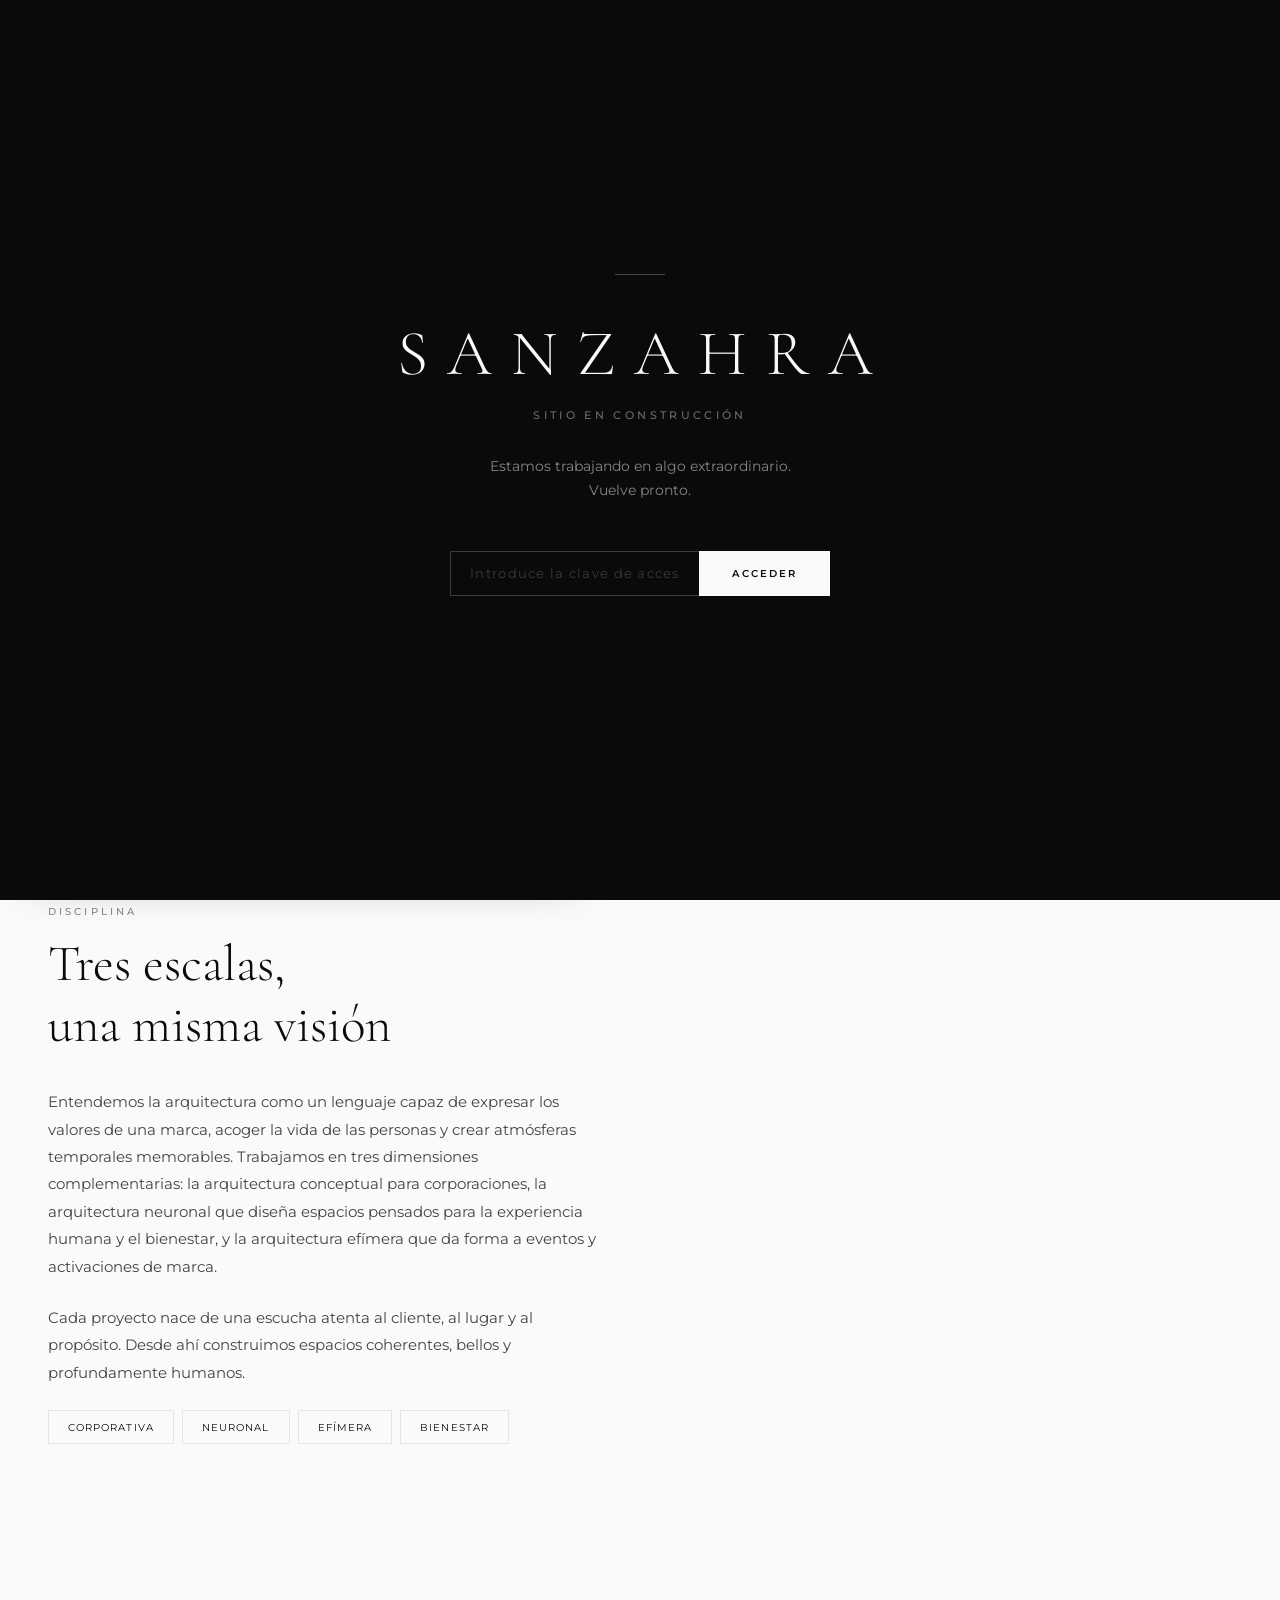
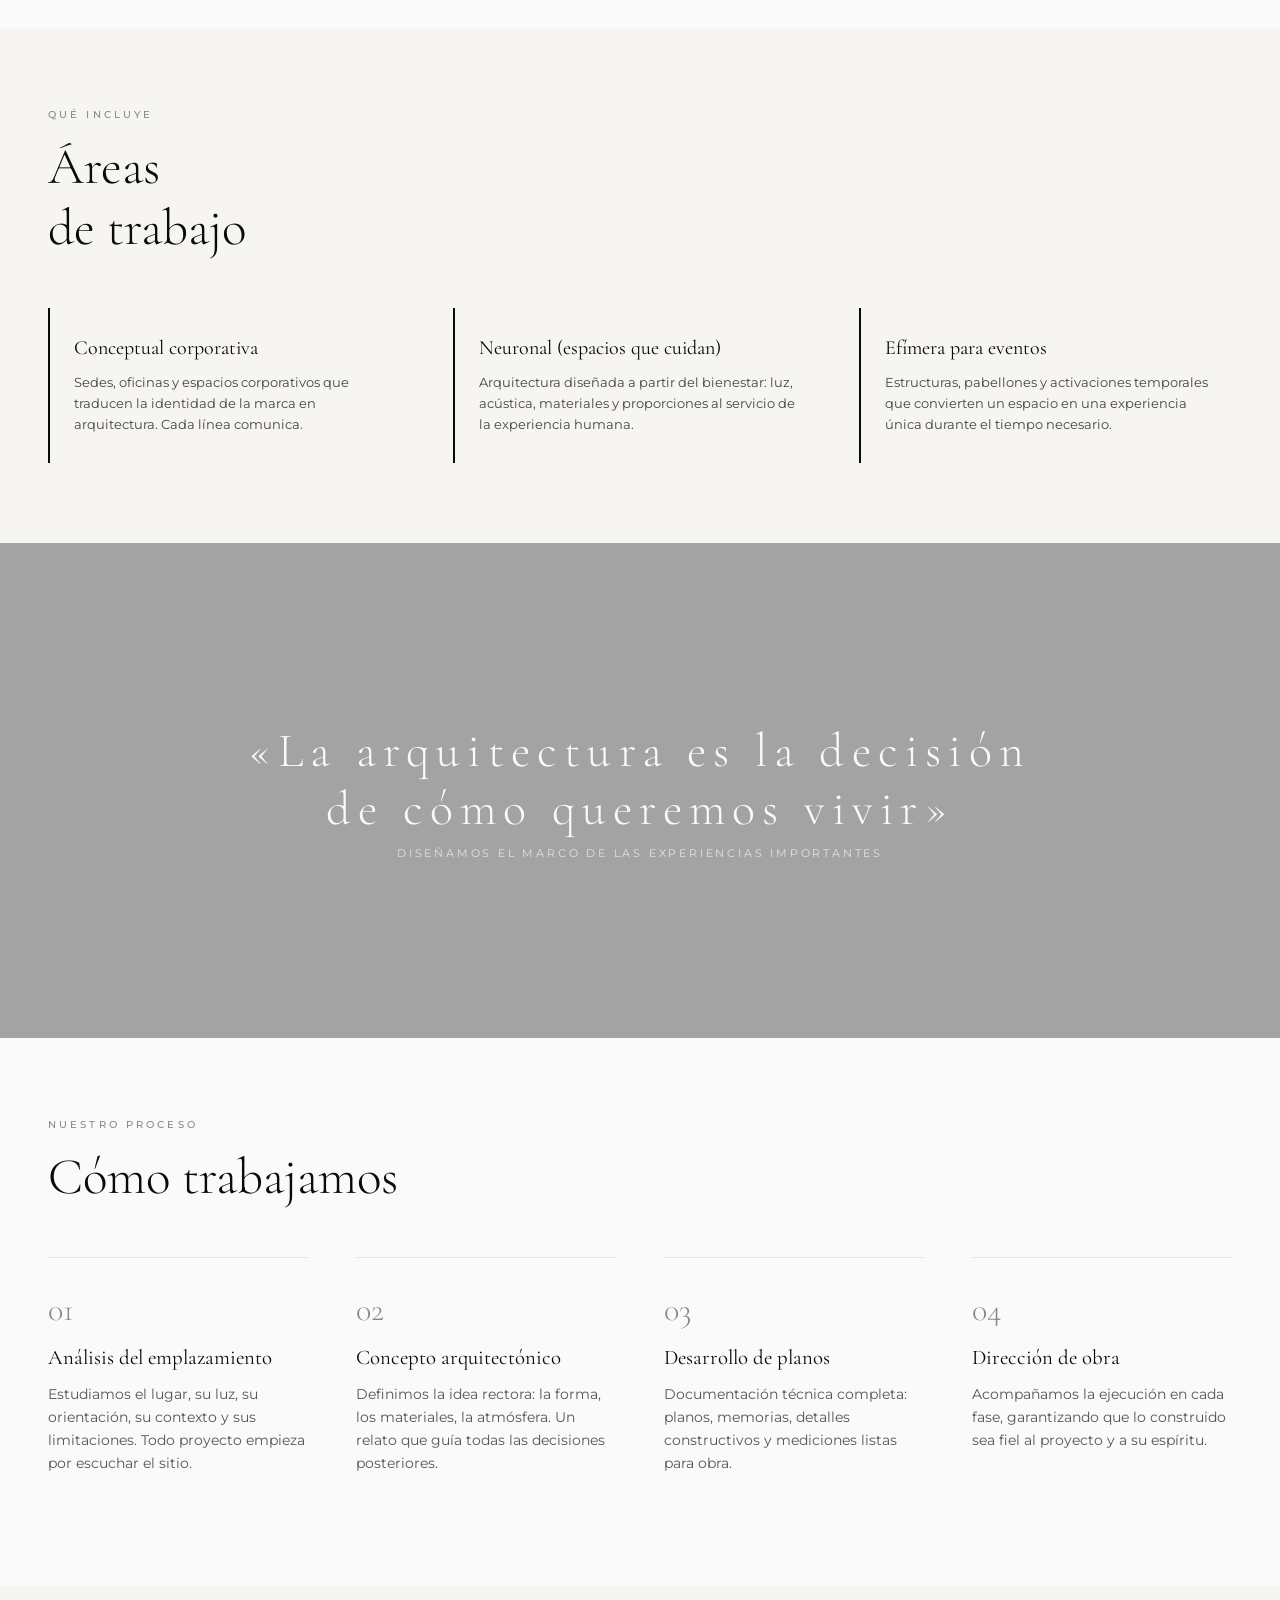
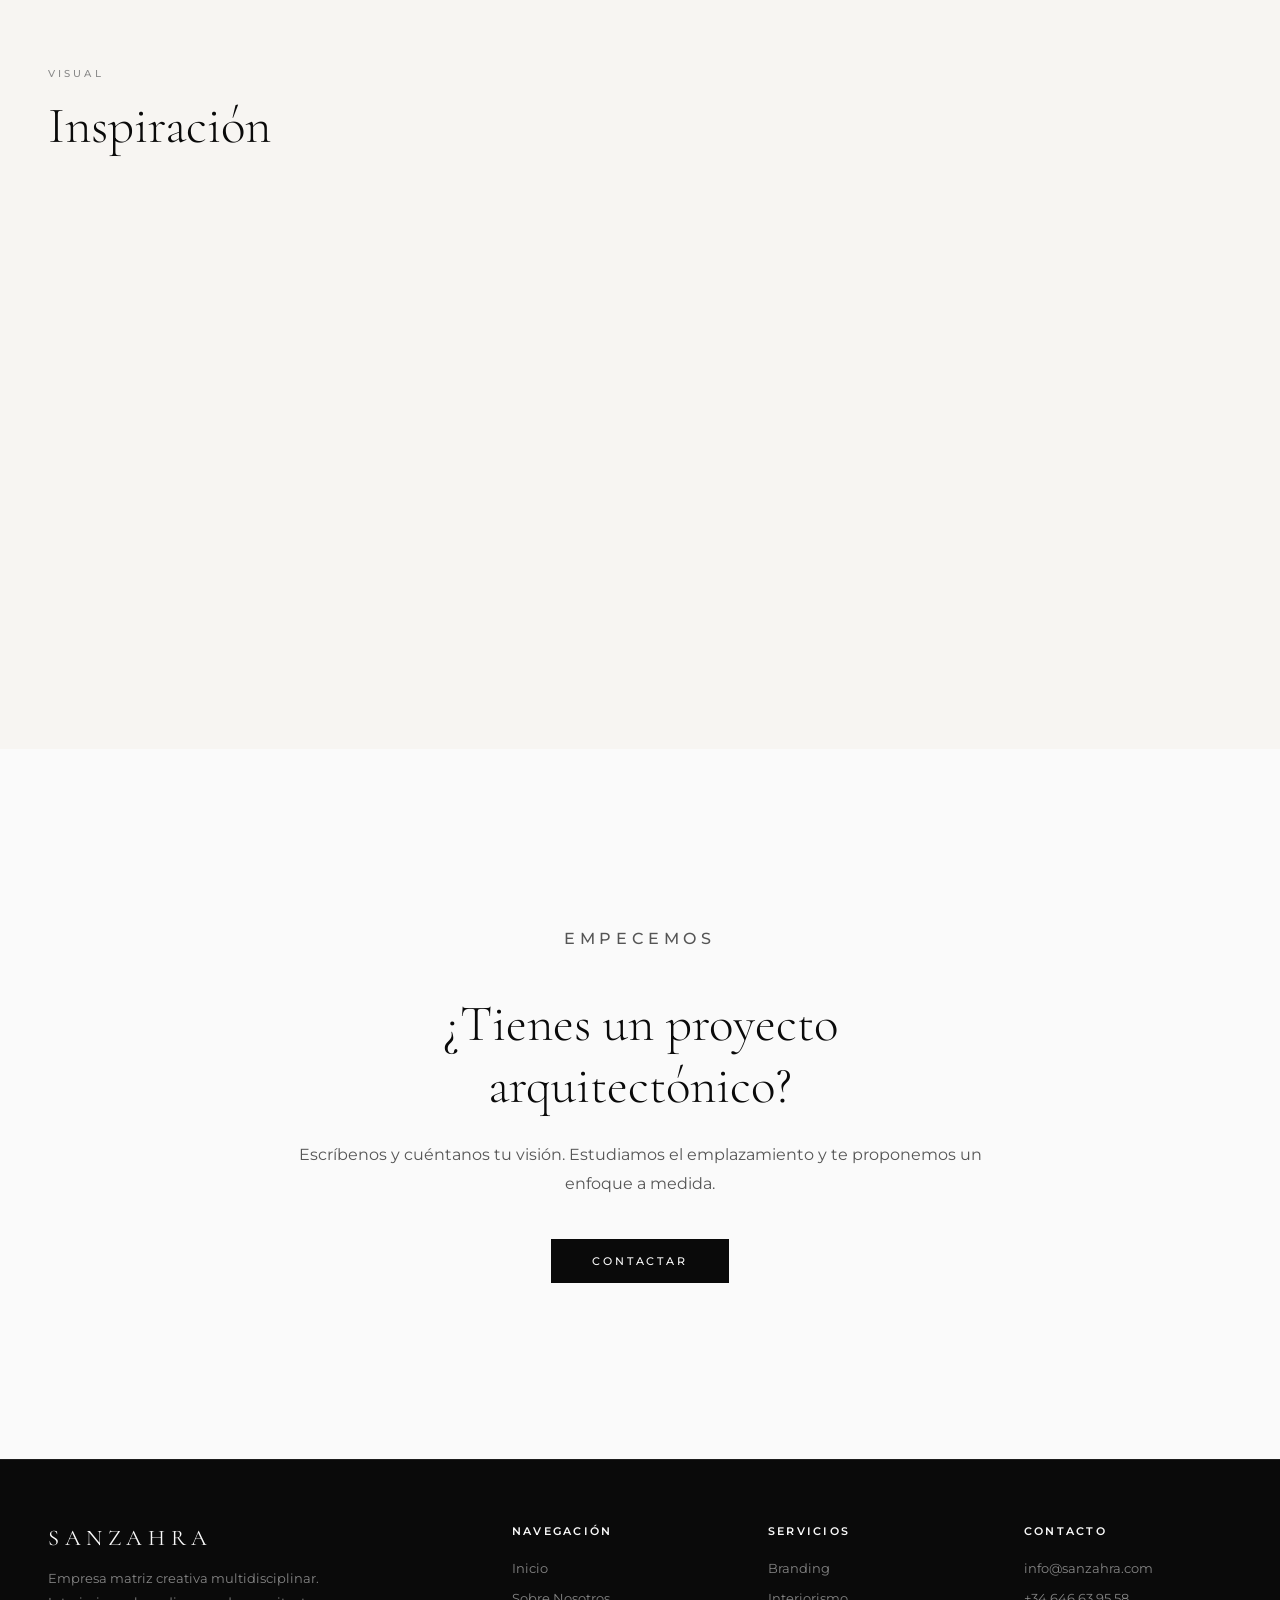
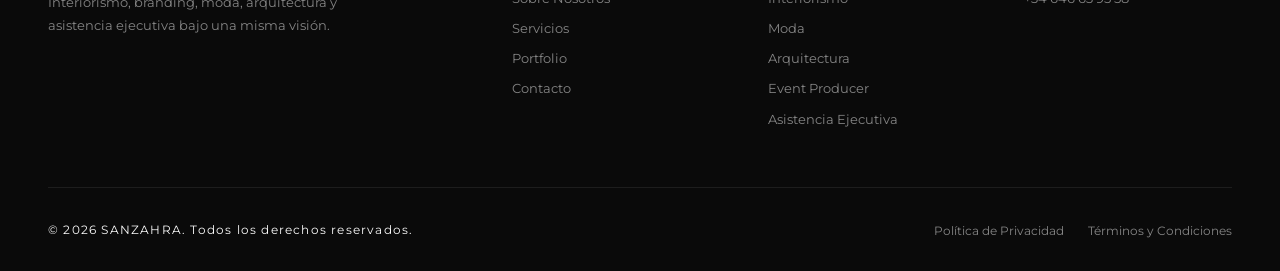
==== arquitectura.html @ 2884af5f "Apply meeting decisions (acta 17/04/2026) - Logo SANZAHRA: much larger (2.2rem) and distinctive from" ====
<!DOCTYPE html>
<html lang="es">
<head>
  <meta charset="UTF-8" />
  <meta name="viewport" content="width=device-width, initial-scale=1.0" />
  <meta name="description" content="Arquitectura SANZAHRA — Arquitectura conceptual, neuronal y efímera para corporaciones, espacios de bienestar y eventos." />
  <title>Arquitectura — SANZAHRA</title>
  <link rel="icon" type="image/svg+xml" href="assets/favicon.svg" />
  <link rel="preconnect" href="https://fonts.googleapis.com" />
  <link rel="preconnect" href="https://fonts.gstatic.com" crossorigin />
  <link href="https://fonts.googleapis.com/css2?family=Cormorant+Garamond:ital,wght@0,300;0,400;0,500;0,600;1,300;1,400&family=Montserrat:wght@300;400;500;600&display=swap" rel="stylesheet" />
  <link rel="stylesheet" href="assets/style.css" />
</head>
<body>

  <div id="maintenance">
    <div class="maint-inner">
      <div class="maint-line"></div>
      <h1 class="maint-title">SANZAHRA</h1>
      <p class="maint-sub">Sitio en construcci&oacute;n</p>
      <p class="maint-desc">Estamos trabajando en algo extraordinario.<br>Vuelve pronto.</p>
      <div class="maint-form">
        <input type="password" id="maintPass" placeholder="Introduce la clave de acceso" autocomplete="off" />
        <button id="maintBtn">Acceder</button>
      </div>
      <p class="maint-error" id="maintError">Clave incorrecta</p>
    </div>
  </div>

  <div id="loader"><span>SANZAHRA</span></div>

        <nav id="mainNav" data-transparent="true">
    <ul class="nav-links nav-links-left">
      <li><a href="index.html">Inicio</a></li>
      <li><a href="sobre-nosotros.html">Sobre Nosotros</a></li>
      <li class="has-dropdown">
        <a href="servicios.html" class="dropdown-toggle">Servicios</a>
        <ul class="dropdown">
          <li><a href="servicios.html">Ver todos</a></li>
          <li><a href="moda.html">Moda</a></li>
          <li><a href="interiorismo.html">Interiorismo</a></li>
          <li><a href="branding.html">Branding</a></li>
          <li><a href="arquitectura.html">Arquitectura</a></li>
          <li><a href="event-producer.html">Event Producer</a></li>
          <li><a href="asistencia-ejecutiva.html">Asistencia Ejecutiva</a></li>
        </ul>
      </li>
      <li><a href="portfolio.html">Portfolio</a></li>
    </ul>
    <a href="index.html" class="logo">SANZAHRA</a>
    <ul class="nav-links nav-links-right">
      <li><a href="moda.html">Moda</a></li>
      <li><a href="interiorismo.html">Interiorismo</a></li>
      <li><a href="branding.html">Branding</a></li>
      <li><a href="arquitectura.html">Arquitectura</a></li>
      <li><a href="contacto.html">Contacto</a></li>
    </ul>
    <div class="hamburger" id="hamburger"><span></span><span></span><span></span></div>
  </nav>

    <div class="mobile-menu" id="mobileMenu">
    <a href="index.html">Inicio</a>
    <a href="sobre-nosotros.html">Sobre Nosotros</a>
    <a href="servicios.html">Servicios</a>
    <a href="portfolio.html">Portfolio</a>
    <a href="moda.html">Moda</a>
    <a href="interiorismo.html">Interiorismo</a>
    <a href="branding.html">Branding</a>
    <a href="arquitectura.html">Arquitectura</a>
    <a href="event-producer.html">Event Producer</a>
    <a href="asistencia-ejecutiva.html">Asistencia Ejecutiva</a>
    <a href="contacto.html">Contacto</a>
  </div>

  <!-- Page Hero -->
  <section class="page-hero">
    <div class="hero-bg" style="background-image:url('https://images.unsplash.com/photo-1487958449943-2429e8be8625?w=1920&q=80')"></div>
    <div class="page-hero-content">
      <p class="kicker">Arquitectura</p>
      <h1>Arquitectura<br>como lenguaje</h1>
      <p class="subtitle">Proyectamos espacios que comunican, cuidan y perduran. Desde la arquitectura corporativa hasta la efímera, cada obra es una declaración de identidad.</p>
    </div>
  </section>

  <nav class="breadcrumb"><a href="index.html">Inicio</a> <span>/</span> <a href="servicios.html">Servicios</a> <span>/</span> Arquitectura</nav>

  <section>
    <div class="two-col">
      <div>
        <p class="section-label reveal">Disciplina</p>
        <h2 class="section-title reveal">Tres escalas,<br>una misma visi&oacute;n</h2>
        <p class="section-text reveal">Entendemos la arquitectura como un lenguaje capaz de expresar los valores de una marca, acoger la vida de las personas y crear atm&oacute;sferas temporales memorables. Trabajamos en tres dimensiones complementarias: la arquitectura conceptual para corporaciones, la arquitectura neuronal que dise&ntilde;a espacios pensados para la experiencia humana y el bienestar, y la arquitectura ef&iacute;mera que da forma a eventos y activaciones de marca.</p>
        <p class="section-text reveal">Cada proyecto nace de una escucha atenta al cliente, al lugar y al prop&oacute;sito. Desde ah&iacute; construimos espacios coherentes, bellos y profundamente humanos.</p>
        <div class="tag-list reveal">
          <span class="tag">Corporativa</span>
          <span class="tag">Neuronal</span>
          <span class="tag">Ef&iacute;mera</span>
          <span class="tag">Bienestar</span>
        </div>
      </div>
      <div class="two-col-image reveal" style="background-image:url('https://images.unsplash.com/photo-1449824913935-59a10b8d2000?w=800&q=80')"></div>
    </div>
  </section>

  <section class="bg-light">
    <div class="container">
      <p class="section-label reveal">Qu&eacute; incluye</p>
      <h2 class="section-title reveal">&Aacute;reas<br>de trabajo</h2>
    </div>
    <div class="features reveal">
      <div class="feature">
        <h4>Conceptual corporativa</h4>
        <p>Sedes, oficinas y espacios corporativos que traducen la identidad de la marca en arquitectura. Cada l&iacute;nea comunica.</p>
      </div>
      <div class="feature">
        <h4>Neuronal (espacios que cuidan)</h4>
        <p>Arquitectura dise&ntilde;ada a partir del bienestar: luz, ac&uacute;stica, materiales y proporciones al servicio de la experiencia humana.</p>
      </div>
      <div class="feature">
        <h4>Ef&iacute;mera para eventos</h4>
        <p>Estructuras, pabellones y activaciones temporales que convierten un espacio en una experiencia &uacute;nica durante el tiempo necesario.</p>
      </div>
    </div>
  </section>

  <div class="image-break" style="background-image:url('https://images.unsplash.com/photo-1520637836862-4d197d17c38a?w=1920&q=80')">
    <div class="image-break-text">
      <h3>&laquo;La arquitectura es la decisi&oacute;n<br>de c&oacute;mo queremos vivir&raquo;</h3>
      <p>Dise&ntilde;amos el marco de las experiencias importantes</p>
    </div>
  </div>

  <section>
    <div class="container">
      <p class="section-label reveal">Nuestro proceso</p>
      <h2 class="section-title reveal">C&oacute;mo trabajamos</h2>
    </div>
    <div class="process-grid reveal">
      <div class="process-step">
        <div class="step-num">01</div>
        <h4>An&aacute;lisis del emplazamiento</h4>
        <p>Estudiamos el lugar, su luz, su orientaci&oacute;n, su contexto y sus limitaciones. Todo proyecto empieza por escuchar el sitio.</p>
      </div>
      <div class="process-step">
        <div class="step-num">02</div>
        <h4>Concepto arquitect&oacute;nico</h4>
        <p>Definimos la idea rectora: la forma, los materiales, la atm&oacute;sfera. Un relato que gu&iacute;a todas las decisiones posteriores.</p>
      </div>
      <div class="process-step">
        <div class="step-num">03</div>
        <h4>Desarrollo de planos</h4>
        <p>Documentaci&oacute;n t&eacute;cnica completa: planos, memorias, detalles constructivos y mediciones listas para obra.</p>
      </div>
      <div class="process-step">
        <div class="step-num">04</div>
        <h4>Direcci&oacute;n de obra</h4>
        <p>Acompa&ntilde;amos la ejecuci&oacute;n en cada fase, garantizando que lo construido sea fiel al proyecto y a su esp&iacute;ritu.</p>
      </div>
    </div>
  </section>

  <section class="bg-light">
    <div class="container">
      <p class="section-label reveal">Visual</p>
      <h2 class="section-title reveal">Inspiraci&oacute;n</h2>
    </div>
    <div class="gallery reveal">
      <div class="gallery-item" style="background-image:url('https://images.unsplash.com/photo-1486406146926-c627a92ad1ab?w=800&q=80')"></div>
      <div class="gallery-item" style="background-image:url('https://images.unsplash.com/photo-1511818966892-d7d671e672a2?w=800&q=80')"></div>
      <div class="gallery-item" style="background-image:url('https://images.unsplash.com/photo-1496564203457-11bb12075d90?w=800&q=80')"></div>
    </div>
  </section>

  <section>
    <div class="cta-block">
      <p class="section-label">Empecemos</p>
      <h2 class="section-title">&iquest;Tienes un proyecto<br>arquitect&oacute;nico?</h2>
      <p>Escr&iacute;benos y cu&eacute;ntanos tu visi&oacute;n. Estudiamos el emplazamiento y te proponemos un enfoque a medida.</p>
      <a href="contacto.html" class="btn btn-dark">Contactar</a>
    </div>
  </section>

  <footer>
    <div class="footer-top">
      <div class="footer-brand">
        <span class="footer-logo">SANZAHRA</span>
        <p>Empresa matriz creativa multidisciplinar. Interiorismo, branding, moda, arquitectura y asistencia ejecutiva bajo una misma visi&oacute;n.</p>
      </div>
      <div class="footer-col"><h5>Navegaci&oacute;n</h5><ul><li><a href="index.html">Inicio</a></li><li><a href="sobre-nosotros.html">Sobre Nosotros</a></li><li><a href="servicios.html">Servicios</a></li><li><a href="portfolio.html">Portfolio</a></li><li><a href="contacto.html">Contacto</a></li></ul></div>
      <div class="footer-col"><h5>Servicios</h5><ul><li><a href="branding.html">Branding</a></li><li><a href="interiorismo.html">Interiorismo</a></li><li><a href="moda.html">Moda</a></li><li><a href="arquitectura.html">Arquitectura</a></li><li><a href="event-producer.html">Event Producer</a></li><li><a href="asistencia-ejecutiva.html">Asistencia Ejecutiva</a></li></ul></div>
      <div class="footer-col"><h5>Contacto</h5><ul><li><a href="mailto:info@sanzahra.com">info@sanzahra.com</a></li><li><a href="tel:+34646639558">+34 646 63 95 58</a></li></ul></div>
    </div>
    <div class="footer-bottom">
      <p>&copy; 2026 SANZAHRA. Todos los derechos reservados.</p>
      <ul class="footer-links"><li><a href="politica-privacidad.html">Pol&iacute;tica de Privacidad</a></li><li><a href="terminos-condiciones.html">T&eacute;rminos y Condiciones</a></li></ul>
    </div>
  </footer>

  <div id="cookieBanner" role="dialog" aria-label="Aviso de cookies">
    <h4 class="cookie-title">Utilizamos cookies</h4>
    <p class="cookie-text">Usamos cookies para mejorar tu experiencia, analizar el tr&aacute;fico y personalizar contenido. Puedes aceptar todas o rechazarlas. M&aacute;s informaci&oacute;n en nuestra <a href="politica-privacidad.html">pol&iacute;tica de privacidad</a>.</p>
    <div class="cookie-actions">
      <button class="accept" data-cookie-action="accepted">Aceptar</button>
      <button class="reject" data-cookie-action="rejected">Rechazar</button>
    </div>
  </div>

  <script src="assets/script.js"></script>
</body>
</html>
---- assets/style.css ----
/* ═══════════════════════════════════════════════════════
   SANZAHRA — Stylesheet principal
═══════════════════════════════════════════════════════ */

*, *::before, *::after { margin: 0; padding: 0; box-sizing: border-box; }

:root {
  --black: #0a0a0a;
  --white: #fafafa;
  --gray: #888;
  --light-gray: #e5e5e5;
  --cream: #f7f5f2;
  --serif: 'Cormorant Garamond', Georgia, serif;
  --sans: 'Montserrat', Helvetica, Arial, sans-serif;
}

html { scroll-behavior: smooth; font-size: 16px; }

body {
  font-family: var(--sans);
  background: var(--white);
  color: var(--black);
  overflow-x: hidden;
  -webkit-font-smoothing: antialiased;
}

img { max-width: 100%; display: block; }
a { color: inherit; }

/* ── MAINTENANCE ── */
#maintenance {
  position: fixed; inset: 0; z-index: 99999;
  background: var(--black);
  display: flex; align-items: center; justify-content: center;
  transition: opacity .6s ease, visibility .6s ease;
}
#maintenance.unlocked { opacity: 0; visibility: hidden; pointer-events: none; }
.maint-inner {
  text-align: center; width: 100%; max-width: 550px; padding: 2rem;
  display: flex; flex-direction: column; align-items: center; justify-content: center;
}
.maint-line { width: 50px; height: 1px; background: rgba(255,255,255,.25); margin: 0 auto 2.5rem; }
.maint-title {
  font-family: var(--serif); font-size: clamp(2.5rem, 6vw, 4rem); font-weight: 300;
  color: var(--white); letter-spacing: .3em; margin-bottom: 1rem; width: 100%;
}
.maint-sub {
  font-size: .7rem; font-weight: 500; letter-spacing: .3em; text-transform: uppercase;
  color: rgba(255,255,255,.4); margin-bottom: 2rem;
}
.maint-desc {
  font-size: .85rem; line-height: 1.8; color: rgba(255,255,255,.5); margin-bottom: 3rem;
}
.maint-form { display: flex; gap: 0; margin-bottom: 1rem; width: 100%; max-width: 380px; }
.maint-form input {
  flex: 1; background: transparent; border: 1px solid rgba(255,255,255,.2);
  border-right: none; padding: .9rem 1.2rem; color: var(--white);
  font-family: var(--sans); font-size: .8rem; outline: none;
  letter-spacing: .1em; transition: border-color .3s;
}
.maint-form input:focus { border-color: rgba(255,255,255,.5); }
.maint-form input::placeholder { color: rgba(255,255,255,.2); letter-spacing: .1em; }
.maint-form button {
  background: var(--white); border: 1px solid var(--white); color: var(--black);
  padding: .9rem 2rem; font-family: var(--sans); font-size: .65rem; font-weight: 600;
  letter-spacing: .2em; text-transform: uppercase; cursor: pointer; transition: all .3s;
}
.maint-form button:hover { background: transparent; color: var(--white); }
.maint-error {
  font-size: .7rem; color: #e74c3c; letter-spacing: .1em;
  opacity: 0; transition: opacity .3s;
}
.maint-error.show { opacity: 1; }
.maint-form.shake { animation: shake .4s ease; }
@keyframes shake { 0%,100%{transform:translateX(0)} 20%{transform:translateX(-8px)} 40%{transform:translateX(8px)} 60%{transform:translateX(-5px)} 80%{transform:translateX(5px)} }

/* ── LOADER ── */
#loader {
  position: fixed; inset: 0; z-index: 9999;
  background: var(--black);
  display: flex; align-items: center; justify-content: center;
  transition: opacity .8s ease, visibility .8s ease;
}
#loader.hide { opacity: 0; visibility: hidden; pointer-events: none; }
#loader span {
  font-family: var(--serif);
  font-size: clamp(2rem, 5vw, 4rem);
  color: var(--white);
  letter-spacing: .35em;
  animation: loaderPulse 1.6s ease-in-out infinite;
}
@keyframes loaderPulse { 0%,100%{opacity:.3} 50%{opacity:1} }

/* ── NAV ── */
nav#mainNav {
  position: fixed; top: 0; left: 0; width: 100%; z-index: 100;
  padding: 1.5rem 3rem;
  display: grid;
  grid-template-columns: 1fr auto 1fr;
  align-items: center;
  transition: background .4s, backdrop-filter .4s, padding .4s;
}
nav.scrolled,
nav.solid {
  background: rgba(250,250,250,.85);
  backdrop-filter: blur(12px);
  padding: 1rem 3rem;
  border-bottom: 1px solid var(--light-gray);
}
nav .logo {
  grid-column: 2;
  font-family: var(--serif);
  font-size: 2.2rem;
  font-weight: 500;
  letter-spacing: .28em;
  color: var(--white);
  text-decoration: none;
  transition: color .4s, font-size .4s;
  text-align: center;
  line-height: 1;
}
nav.scrolled .logo,
nav.solid .logo { font-size: 1.8rem; }
@media (max-width: 900px) {
  nav .logo { font-size: 1.5rem; }
}
nav.scrolled .logo,
nav.solid .logo { color: var(--black); }

.nav-links { display: flex; gap: 1.6rem; list-style: none; }
.nav-links-left { grid-column: 1; justify-self: start; }
.nav-links-right { grid-column: 3; justify-self: end; }
.nav-links a {
  font-size: .7rem;
  font-weight: 500;
  letter-spacing: .15em;
  text-transform: uppercase;
  color: rgba(255,255,255,.85);
  text-decoration: none;
  position: relative;
  transition: color .3s;
}
nav.scrolled .nav-links a,
nav.solid .nav-links a { color: var(--black); }
.nav-links a::after {
  content: ''; position: absolute; bottom: -4px; left: 0;
  width: 0; height: 1px; background: currentColor;
  transition: width .3s;
}
.nav-links a:hover::after,
.nav-links a.active::after { width: 100%; }

/* Dropdown */
.nav-links li.has-dropdown { position: relative; }
.nav-links .dropdown {
  position: absolute; top: calc(100% + 1rem); left: 50%; transform: translateX(-50%) translateY(-10px);
  background: rgba(10,10,10,.96); backdrop-filter: blur(14px);
  min-width: 240px; padding: 1.2rem 0;
  list-style: none; opacity: 0; visibility: hidden;
  transition: opacity .25s ease, visibility .25s ease, transform .25s ease;
  border: 1px solid rgba(255,255,255,.08);
  box-shadow: 0 20px 50px rgba(0,0,0,.35);
}
nav.scrolled .nav-links .dropdown,
nav.solid .nav-links .dropdown {
  background: rgba(255,255,255,.97);
  border-color: var(--light-gray);
}
.nav-links .dropdown li { display: block; }
.nav-links .dropdown a {
  display: block; padding: .7rem 1.8rem; font-size: .7rem;
  color: rgba(255,255,255,.85); white-space: nowrap; letter-spacing: .12em;
}
nav.scrolled .nav-links .dropdown a,
nav.solid .nav-links .dropdown a { color: var(--black); }
.nav-links .dropdown a::after { display: none; }
.nav-links .dropdown a:hover { background: rgba(255,255,255,.06); color: var(--white); }
nav.scrolled .nav-links .dropdown a:hover,
nav.solid .nav-links .dropdown a:hover { background: #f1f1f1; color: var(--black); }
.nav-links li.has-dropdown:hover .dropdown {
  opacity: 1; visibility: visible; transform: translateX(-50%) translateY(0);
}
.nav-links .dropdown-toggle::before {
  content: ''; display: inline-block; width: 6px; height: 6px;
  border-right: 1px solid currentColor; border-bottom: 1px solid currentColor;
  transform: rotate(45deg); margin-right: .4rem;
  transition: transform .25s;
}
.nav-links li.has-dropdown:hover .dropdown-toggle::before {
  transform: rotate(225deg);
}

/* hamburger */
.hamburger { display: none; flex-direction: column; gap: 5px; cursor: pointer; z-index: 200; grid-column: 3; justify-self: end; }
.hamburger span { width: 24px; height: 1.5px; background: var(--white); transition: all .3s; }
nav.scrolled .hamburger span,
nav.solid .hamburger span { background: var(--black); }
.hamburger.open span:nth-child(1) { transform: rotate(45deg) translate(5px,5px); }
.hamburger.open span:nth-child(2) { opacity: 0; }
.hamburger.open span:nth-child(3) { transform: rotate(-45deg) translate(4px,-4px); }

/* mobile menu */
.mobile-menu {
  position: fixed; inset: 0; z-index: 150;
  background: var(--black);
  display: flex; flex-direction: column; align-items: center; justify-content: center; gap: 1.5rem;
  opacity: 0; visibility: hidden; transition: all .4s;
}
.mobile-menu.open { opacity: 1; visibility: visible; }
.mobile-menu a {
  font-family: var(--serif); font-size: 1.5rem; color: var(--white);
  text-decoration: none; letter-spacing: .1em;
  opacity: 0; transform: translateY(20px); transition: opacity .4s, transform .4s;
}
.mobile-menu.open a { opacity: 1; transform: translateY(0); }

/* ── HERO SLIDER ── */
.hero-slider { position: absolute; inset: 0; overflow: hidden; }
.hero-slide {
  position: absolute; inset: 0;
  background-size: cover; background-position: center;
  opacity: 0; transition: opacity 1.6s ease;
}
.hero-slide.active { opacity: 1; }
.hero-slide::before {
  content: ''; position: absolute; inset: 0;
  background: rgba(0,0,0,.5);
}
.hero-slider-dots {
  position: absolute; bottom: 2.5rem; left: 50%; transform: translateX(-50%);
  display: flex; gap: .6rem; z-index: 3;
}
.hero-slider-dot {
  width: 28px; height: 2px; background: rgba(255,255,255,.3);
  cursor: pointer; transition: background .3s;
  border: none; padding: 0;
}
.hero-slider-dot.active { background: var(--white); }
.hero-slide-label {
  position: absolute; bottom: 5rem; left: 50%; transform: translateX(-50%);
  font-size: .65rem; font-weight: 500; letter-spacing: .4em;
  text-transform: uppercase; color: rgba(255,255,255,.8);
  z-index: 3; transition: opacity .6s;
}

/* ── LIGHTBOX ── */
#lightbox {
  position: fixed; inset: 0; z-index: 9500;
  background: rgba(0,0,0,.93);
  display: none; align-items: center; justify-content: center;
  opacity: 0; transition: opacity .3s;
}
#lightbox.open { display: flex; opacity: 1; }
#lightbox img {
  max-width: 90vw; max-height: 85vh;
  object-fit: contain;
  box-shadow: 0 20px 60px rgba(0,0,0,.5);
}
.lightbox-close, .lightbox-prev, .lightbox-next {
  position: absolute; z-index: 1;
  background: transparent; border: 1px solid rgba(255,255,255,.3);
  color: var(--white); width: 48px; height: 48px;
  display: flex; align-items: center; justify-content: center;
  cursor: pointer; font-size: 1.1rem; transition: all .3s;
}
.lightbox-close:hover, .lightbox-prev:hover, .lightbox-next:hover {
  background: rgba(255,255,255,.1); border-color: var(--white);
}
.lightbox-close { top: 2rem; right: 2rem; }
.lightbox-prev { left: 2rem; top: 50%; transform: translateY(-50%); }
.lightbox-next { right: 2rem; top: 50%; transform: translateY(-50%); }
.lightbox-caption {
  position: absolute; bottom: 2rem; left: 50%; transform: translateX(-50%);
  color: rgba(255,255,255,.7); font-size: .75rem; letter-spacing: .2em;
  text-transform: uppercase; text-align: center;
}
.masonry-item, .portfolio-item { cursor: zoom-in; }

/* ── HERO (home) ── */
.hero {
  position: relative; height: 100vh; width: 100%;
  display: flex; align-items: center; justify-content: center;
  background: var(--black); overflow: hidden;
}
.hero-bg {
  position: absolute; inset: 0;
  background-size: cover; background-position: center; background-repeat: no-repeat;
}
.hero-bg::before {
  content: ''; position: absolute; inset: 0;
  background: rgba(0,0,0,.5);
}
.hero-content {
  position: relative; z-index: 3; text-align: center;
  animation: heroFadeIn 1.5s ease .5s both;
  padding: 0 1.5rem;
}
@keyframes heroFadeIn { from{opacity:0;transform:translateY(30px)} to{opacity:1;transform:translateY(0)} }
.hero h1 {
  font-family: var(--serif); font-size: clamp(3rem, 8vw, 7rem); font-weight: 300;
  color: var(--white); letter-spacing: .3em; margin-bottom: 1.5rem;
}
.hero p {
  font-size: .75rem; font-weight: 400; letter-spacing: .3em; text-transform: uppercase;
  color: rgba(255,255,255,.6); margin-bottom: 3rem;
}
.hero-line { width: 60px; height: 1px; background: rgba(255,255,255,.3); margin: 0 auto 2rem; }
.hero-scroll { position: absolute; bottom: 3rem; left: 50%; transform: translateX(-50%); z-index: 2; }
.hero-scroll span {
  display: block; width: 1px; height: 50px;
  background: linear-gradient(to bottom, rgba(255,255,255,.5), transparent);
  animation: scrollLine 2s ease-in-out infinite;
}
@keyframes scrollLine { 0%{transform:scaleY(0);transform-origin:top} 50%{transform:scaleY(1);transform-origin:top} 51%{transform-origin:bottom} 100%{transform:scaleY(0);transform-origin:bottom} }

/* ── ABOUT HERO con fondo neutro + logo ── */
.about-hero .about-hero-bg {
  position: absolute; inset: 0;
  background: linear-gradient(135deg, #1a1a1a 0%, #0a0a0a 40%, #141414 100%);
}
.about-hero .about-hero-bg::before {
  content: ''; position: absolute; inset: 0;
  background-image:
    radial-gradient(circle at 20% 20%, rgba(255,255,255,.04) 0, transparent 40%),
    radial-gradient(circle at 80% 80%, rgba(255,255,255,.03) 0, transparent 40%);
}
.about-brand {
  font-family: var(--serif);
  font-size: clamp(3.5rem, 9vw, 7rem);
  font-weight: 300;
  color: var(--white);
  letter-spacing: .25em;
  margin: 1.5rem 0;
  text-align: center;
}

/* ── EQUIPO con emoticonos/iniciales ── */
.team-card .team-photo.avatar-style {
  background: linear-gradient(135deg, #f5f1ea, #e8dfd1);
  display: flex; align-items: center; justify-content: center;
  font-family: var(--serif); font-size: 4.5rem; font-weight: 300;
  color: rgba(0,0,0,.5);
}
.team-card .team-emoji {
  font-size: 4rem; opacity: .6;
}

/* ── MODA: Coming Soon cards ── */
.coming-soon-card {
  position: relative; padding: 4rem 2rem;
  background: var(--black); color: var(--white);
  text-align: center; border: 1px solid rgba(255,255,255,.08);
}
.coming-soon-card .cs-logo {
  font-family: var(--serif); font-size: 2.5rem; font-weight: 300;
  letter-spacing: .1em; margin-bottom: 1.5rem;
}
.coming-soon-card .cs-badge {
  display: inline-block; padding: .4rem 1.2rem;
  border: 1px solid rgba(255,255,255,.3);
  font-size: .65rem; letter-spacing: .25em; text-transform: uppercase;
  color: rgba(255,255,255,.6); margin-top: 1rem;
}
.coming-soon-card .cs-desc {
  color: rgba(255,255,255,.6); margin-top: 1rem;
  max-width: 500px; margin-left: auto; margin-right: auto;
  line-height: 1.7; font-size: .9rem;
}

/* ── PAGE HERO (subpáginas) ── */
.page-hero {
  position: relative; min-height: 75vh; width: 100%;
  display: flex; align-items: flex-end; justify-content: center;
  background: var(--black); overflow: hidden;
  padding: 14rem 2rem 5rem;
}
.page-hero .hero-bg::before { background: rgba(0,0,0,.55); }
.page-hero-content { position: relative; z-index: 2; text-align: center; max-width: 800px; }
.page-hero .kicker {
  font-size: .7rem; font-weight: 500; letter-spacing: .3em;
  text-transform: uppercase; color: rgba(255,255,255,.5); margin-bottom: 1rem;
}
.page-hero h1 {
  font-family: var(--serif); font-size: clamp(2.5rem, 6vw, 5rem);
  font-weight: 300; color: var(--white); letter-spacing: .15em;
  margin-bottom: 1.5rem; line-height: 1.1;
}
.page-hero .subtitle {
  font-size: 1rem; font-weight: 300; color: rgba(255,255,255,.7);
  max-width: 600px; margin: 0 auto; line-height: 1.7;
}

/* ── BREADCRUMB ── */
.breadcrumb {
  padding: 2rem 3rem 0;
  font-size: .7rem; letter-spacing: .15em; text-transform: uppercase;
  color: var(--gray);
}
.breadcrumb a { color: var(--gray); text-decoration: none; transition: color .3s; }
.breadcrumb a:hover { color: var(--black); }
.breadcrumb span { margin: 0 .5rem; opacity: .5; }

/* ── SECTIONS BASE ── */
section { padding: 5rem 3rem; }
.container { max-width: 1200px; margin: 0 auto; }
.container-wide { max-width: 1400px; margin: 0 auto; }
.section-label {
  font-size: .65rem; font-weight: 500; letter-spacing: .3em;
  text-transform: uppercase; color: var(--gray); margin-bottom: 1rem;
}
.section-title {
  font-family: var(--serif); font-size: clamp(2rem, 4vw, 3.5rem);
  font-weight: 300; line-height: 1.2; margin-bottom: 2rem;
}
.section-text { font-size: .95rem; line-height: 1.8; color: #444; max-width: 650px; }
.section-text + .section-text { margin-top: 1.5rem; }

/* reveal */
.reveal { opacity: 0; transform: translateY(40px); transition: opacity .8s ease, transform .8s ease; }
.reveal.visible { opacity: 1; transform: translateY(0); }

/* ── BUTTONS ── */
.btn {
  display: inline-block;
  background: transparent;
  border: 1px solid var(--black);
  color: var(--black);
  padding: .9rem 2.5rem;
  font-family: var(--sans);
  font-size: .7rem;
  font-weight: 500;
  letter-spacing: .25em;
  text-transform: uppercase;
  cursor: pointer;
  text-decoration: none;
  transition: all .3s;
}
.btn:hover { background: var(--black); color: var(--white); }
.btn-dark { background: var(--black); color: var(--white); border-color: var(--black); }
.btn-dark:hover { background: transparent; color: var(--black); }
.btn-light {
  border-color: var(--white); color: var(--white);
}
.btn-light:hover { background: var(--white); color: var(--black); }

/* ── MARQUEE ── */
.marquee-container {
  overflow: hidden; padding: 2.5rem 0;
  border-top: 1px solid var(--light-gray); border-bottom: 1px solid var(--light-gray);
}
.marquee { display: flex; width: max-content; animation: marquee 25s linear infinite; }
@keyframes marquee { 0%{transform:translateX(0)} 100%{transform:translateX(-50%)} }
.marquee span {
  font-family: var(--serif); font-size: clamp(1.5rem, 4vw, 3rem); font-weight: 300;
  letter-spacing: .15em; white-space: nowrap; padding: 0 2rem; color: var(--black); opacity: .5;
}
.marquee span.filled { opacity: .3; }

/* ── TWO-COL ── */
.two-col {
  display: grid; grid-template-columns: 1fr 1fr; gap: 4rem;
  align-items: center; max-width: 1200px; margin: 0 auto;
}
.two-col.reverse > :first-child { order: 2; }
.two-col-image {
  aspect-ratio: 3/4;
  background-size: cover; background-position: center;
  position: relative; overflow: hidden;
}
.two-col-image.wide { aspect-ratio: 4/3; }
.two-col-image.tall { aspect-ratio: 3/5; }

/* ── IMAGE BREAK ── */
.image-break {
  width: 100%; height: 55vh; min-height: 400px;
  background-size: cover; background-position: center; background-attachment: fixed;
  position: relative;
}
.image-break::after {
  content: ''; position: absolute; inset: 0;
  background: rgba(0,0,0,.35);
}
.image-break-text {
  position: absolute; inset: 0; z-index: 2;
  display: flex; flex-direction: column; align-items: center; justify-content: center;
  color: var(--white); text-align: center; padding: 0 2rem;
}
.image-break-text h3 {
  font-family: var(--serif); font-size: clamp(1.8rem, 4vw, 3rem);
  font-weight: 300; letter-spacing: .15em; margin-bottom: .5rem;
}
.image-break-text p {
  font-size: .7rem; letter-spacing: .25em; text-transform: uppercase;
  color: rgba(255,255,255,.7);
}

/* ── SERVICES VISUAL GRID ── */
.services-visual-grid {
  display: grid; grid-template-columns: repeat(3, 1fr);
  max-width: 1400px; margin: 3rem auto 0; gap: 4px;
}
.service-visual-card {
  position: relative; aspect-ratio: 3/4; overflow: hidden; cursor: pointer;
  background-size: cover; background-position: center;
  text-decoration: none;
  transition: transform .6s ease;
}
.service-visual-card:hover { transform: scale(1.01); }
.service-visual-card::before {
  content: ''; position: absolute; inset: 0;
  background: linear-gradient(to top, rgba(0,0,0,.8) 0%, rgba(0,0,0,.1) 60%);
  transition: background .4s;
}
.service-visual-card:hover::before {
  background: linear-gradient(to top, rgba(0,0,0,.9) 0%, rgba(0,0,0,.3) 60%);
}
.service-visual-card .card-content {
  position: absolute; bottom: 0; left: 0; right: 0;
  padding: 2.5rem; color: var(--white); z-index: 2;
}
.service-visual-card .card-number {
  font-family: var(--serif); font-size: 1rem; font-weight: 300;
  color: rgba(255,255,255,.5); margin-bottom: .5rem; letter-spacing: .1em;
}
.service-visual-card h3 {
  font-family: var(--serif); font-size: 1.6rem; font-weight: 300;
  letter-spacing: .05em; margin-bottom: .5rem;
}
.service-visual-card p {
  font-size: .72rem; line-height: 1.6; color: rgba(255,255,255,.7);
  max-height: 0; overflow: hidden; transition: max-height .4s ease, margin .4s;
}
.service-visual-card:hover p { max-height: 100px; margin-top: .5rem; }
.service-visual-card .card-arrow {
  position: absolute; top: 2rem; right: 2rem;
  font-size: 1.2rem; color: rgba(255,255,255,.4);
  transition: color .3s, transform .3s;
  z-index: 2;
}
.service-visual-card:hover .card-arrow { color: var(--white); transform: translate(3px,-3px); }

/* ── PORTFOLIO ── */
.portfolio-grid {
  display: grid; grid-template-columns: repeat(4, 1fr); grid-template-rows: auto auto;
  gap: 4px; max-width: 100%; margin: 3rem -3rem 0;
}
.portfolio-item {
  position: relative; overflow: hidden; cursor: pointer;
  background-size: cover; background-position: center;
  min-height: 300px;
  text-decoration: none;
}
.portfolio-item.tall { grid-row: span 2; min-height: 604px; }
.portfolio-item.wide { grid-column: span 2; }
.portfolio-item::before {
  content: ''; position: absolute; inset: 0;
  background: rgba(0,0,0,0); transition: background .4s;
}
.portfolio-item:hover::before { background: rgba(0,0,0,.55); }
.portfolio-item .portfolio-info {
  position: absolute; bottom: 0; left: 0; right: 0;
  padding: 2rem; color: var(--white); z-index: 2;
  transform: translateY(20px); opacity: 0; transition: all .4s;
}
.portfolio-item:hover .portfolio-info { transform: translateY(0); opacity: 1; }
.portfolio-info h4 {
  font-family: var(--serif); font-size: 1.3rem; font-weight: 300;
  letter-spacing: .05em; margin-bottom: .3rem;
}
.portfolio-info span {
  font-size: .65rem; letter-spacing: .15em; text-transform: uppercase;
  color: rgba(255,255,255,.7);
}

/* ── GALLERY (service pages) ── */
.gallery {
  display: grid; grid-template-columns: repeat(3, 1fr); gap: 1rem;
  max-width: 1400px; margin: 0 auto;
}
.gallery-item {
  aspect-ratio: 4/5;
  background-size: cover; background-position: center;
  overflow: hidden; position: relative;
}

/* ── TAGS ── */
.tag-list { display: flex; flex-wrap: wrap; gap: .5rem; margin-top: 1.5rem; }
.tag {
  font-size: .65rem; letter-spacing: .1em; text-transform: uppercase;
  padding: .6rem 1.2rem; border: 1px solid var(--light-gray); transition: all .3s;
  background: transparent;
}
.tag:hover { background: var(--black); color: var(--white); border-color: var(--black); }

/* ── PROCESS STEPS ── */
.process-grid {
  display: grid; grid-template-columns: repeat(4, 1fr); gap: 3rem;
  max-width: 1200px; margin: 3rem auto 0;
}
.process-step {
  padding: 2rem 0; border-top: 1px solid var(--light-gray);
}
.process-step .step-num {
  font-family: var(--serif); font-size: 2rem; font-weight: 300;
  color: var(--gray); display: block; margin-bottom: 1rem;
}
.process-step h4 {
  font-family: var(--serif); font-size: 1.3rem; font-weight: 400;
  margin-bottom: .8rem;
}
.process-step p {
  font-size: .85rem; line-height: 1.7; color: #555;
}

/* ── FEATURE LIST ── */
.features {
  display: grid; grid-template-columns: repeat(3, 1fr); gap: 2rem;
  max-width: 1200px; margin: 3rem auto 0;
}
.features-row { grid-template-columns: repeat(4, 1fr); gap: 1.5rem; }
.feature {
  padding: 1.8rem 1.5rem; background: var(--cream); border-left: 2px solid var(--black);
}
.features-row .feature { padding: 1.5rem 1.2rem; }
.feature h4 {
  font-family: var(--serif); font-size: 1.25rem; font-weight: 400;
  margin-bottom: .7rem;
}
.feature p {
  font-size: .82rem; line-height: 1.6; color: #444;
}

/* alternating bg */
.bg-light { background: var(--cream); }
.bg-dark { background: var(--black); color: var(--white); }
.bg-dark .section-label { color: rgba(255,255,255,.4); }
.bg-dark .section-title { color: var(--white); }
.bg-dark .section-text { color: rgba(255,255,255,.7); }

/* ── CTA BLOCK ── */
.cta-block {
  text-align: center; padding: 6rem 2rem; max-width: 800px; margin: 0 auto;
}
.cta-block .section-title { margin-bottom: 1.5rem; }
.cta-block p { font-size: 1rem; line-height: 1.8; color: #555; margin-bottom: 2.5rem; }

/* ── CONTACT FORM ── */
.contact-grid {
  display: grid; grid-template-columns: 1fr 1.1fr; gap: 5rem;
  max-width: 1200px; margin: 0 auto;
  align-items: start;
}
.contact-info .section-label { color: rgba(255,255,255,.45); margin-bottom: 1.2rem; }
.contact-info .section-title { color: var(--white); margin-bottom: 1.5rem; }
.contact-info > p { font-size: .95rem; line-height: 1.85; color: rgba(255,255,255,.7); margin-bottom: 2.5rem; max-width: 480px; }
.contact-info ul { list-style: none; display: flex; flex-direction: column; gap: 1.5rem; padding: 0; }
.contact-info li {
  display: grid; grid-template-columns: 110px 1fr; gap: 1.5rem;
  align-items: baseline; padding-bottom: 1.3rem;
  border-bottom: 1px solid rgba(255,255,255,.08);
}
.contact-info li:last-child { border-bottom: none; }
.contact-info li strong {
  font-size: .65rem; font-weight: 600; letter-spacing: .25em;
  text-transform: uppercase; color: rgba(255,255,255,.45);
}
.contact-info li a,
.contact-info li span { font-size: .92rem; color: var(--white); text-decoration: none; line-height: 1.5; border: none; }
.contact-info li a:hover { color: rgba(255,255,255,.7); }

.contact-form { display: flex; flex-direction: column; gap: 1.8rem; }
.contact-form label {
  display: flex; flex-direction: column; gap: .5rem;
}
.contact-form label > span {
  font-size: .65rem; font-weight: 600; letter-spacing: .25em;
  text-transform: uppercase; color: rgba(255,255,255,.5);
}
.contact-form input,
.contact-form textarea {
  background: transparent; border: none; border-bottom: 1px solid rgba(255,255,255,.2);
  padding: .8rem 0; color: var(--white); font-family: var(--sans); font-size: .95rem;
  outline: none; transition: border-color .3s;
}
.contact-form input:focus, .contact-form textarea:focus { border-color: var(--white); }
.contact-form input::placeholder, .contact-form textarea::placeholder { color: rgba(255,255,255,.25); }
.contact-form textarea { resize: vertical; min-height: 110px; }
.contact-form button {
  align-self: flex-start; margin-top: 1rem;
  background: transparent; border: 1px solid var(--white);
  color: var(--white); padding: 1rem 3rem; font-family: var(--sans); font-size: .7rem;
  font-weight: 500; letter-spacing: .25em; text-transform: uppercase; cursor: pointer; transition: all .3s;
}
.contact-form button:hover { background: var(--white); color: var(--black); }

/* ── LEGAL PAGES ── */
.legal {
  max-width: 850px; margin: 0 auto; padding: 10rem 2rem 6rem;
  font-size: .95rem; line-height: 1.8; color: #333;
}
.legal h1 {
  font-family: var(--serif); font-size: clamp(2rem, 4vw, 3rem);
  font-weight: 300; margin-bottom: .5rem;
}
.legal .legal-meta {
  font-size: .7rem; letter-spacing: .15em; text-transform: uppercase;
  color: var(--gray); margin-bottom: 3rem;
}
.legal h2 {
  font-family: var(--serif); font-size: 1.6rem; font-weight: 400;
  margin: 2.5rem 0 1rem;
}
.legal p { margin-bottom: 1rem; }
.legal ul { margin: 1rem 0 1rem 1.5rem; }
.legal li { margin-bottom: .5rem; }

/* ── FOOTER ── */
footer {
  background: var(--black); border-top: 1px solid rgba(255,255,255,.08);
  padding: 4rem 3rem 2rem;
}
.footer-top {
  display: grid; grid-template-columns: 2fr 1fr 1fr 1fr; gap: 3rem;
  max-width: 1400px; margin: 0 auto 3rem;
}
.footer-brand .footer-logo {
  font-family: var(--serif); font-size: 1.4rem; font-weight: 400;
  letter-spacing: .25em; color: var(--white); margin-bottom: 1rem;
  display: block;
}
.footer-brand p {
  font-size: .8rem; line-height: 1.8; color: rgba(255,255,255,.5);
  max-width: 320px;
}
.footer-col h5 {
  font-size: .7rem; font-weight: 600; letter-spacing: .2em;
  text-transform: uppercase; color: var(--white); margin-bottom: 1.2rem;
}
.footer-col ul { list-style: none; }
.footer-col li { margin-bottom: .7rem; }
.footer-col a {
  font-size: .8rem; color: rgba(255,255,255,.5); text-decoration: none;
  transition: color .3s;
}
.footer-col a:hover { color: var(--white); }
.footer-bottom {
  padding-top: 2rem; border-top: 1px solid rgba(255,255,255,.08);
  display: flex; justify-content: space-between; align-items: center;
  max-width: 1400px; margin: 0 auto; flex-wrap: wrap; gap: 1rem;
}
.footer-bottom p {
  font-size: .75rem; color: var(--white); letter-spacing: .1em;
}
.footer-bottom .footer-links {
  display: flex; gap: 1.5rem; list-style: none;
}
.footer-bottom .footer-links a {
  font-size: .75rem; color: rgba(255,255,255,.5); text-decoration: none;
  transition: color .3s;
}
.footer-bottom .footer-links a:hover { color: var(--white); }

/* ── COOKIE BANNER ── */
#cookieBanner {
  position: fixed; bottom: 2rem; left: 2rem; right: 2rem;
  max-width: 540px; z-index: 9000;
  background: var(--black); color: var(--white);
  padding: 1.5rem 1.8rem;
  border: 1px solid rgba(255,255,255,.1);
  box-shadow: 0 10px 40px rgba(0,0,0,.4);
  transform: translateY(150%); opacity: 0;
  transition: transform .6s ease, opacity .6s ease;
}
#cookieBanner.show { transform: translateY(0); opacity: 1; }
.cookie-title {
  font-family: var(--serif); font-size: 1.2rem; font-weight: 400;
  margin-bottom: .5rem;
}
.cookie-text {
  font-size: .8rem; line-height: 1.6; color: rgba(255,255,255,.65);
  margin-bottom: 1.2rem;
}
.cookie-text a { color: var(--white); border-bottom: 1px solid rgba(255,255,255,.3); text-decoration: none; }
.cookie-actions { display: flex; gap: .8rem; flex-wrap: wrap; }
.cookie-actions button {
  font-family: var(--sans); font-size: .68rem;
  letter-spacing: .2em; text-transform: uppercase;
  padding: .7rem 1.5rem; cursor: pointer; border: 1px solid var(--white);
  background: transparent; color: var(--white); transition: all .3s;
}
.cookie-actions .accept { background: var(--white); color: var(--black); }
.cookie-actions .accept:hover { background: transparent; color: var(--white); }
.cookie-actions .reject:hover { background: var(--white); color: var(--black); }

/* ── RESPONSIVE ── */
@media (max-width: 1024px) {
  .services-visual-grid { grid-template-columns: repeat(2, 1fr); }
  .portfolio-grid { grid-template-columns: repeat(3, 1fr); }
  .process-grid, .features { grid-template-columns: repeat(2, 1fr); }
  .gallery { grid-template-columns: repeat(2, 1fr); }
  .footer-top { grid-template-columns: 1fr 1fr; }
}

@media (max-width: 900px) {
  .nav-links { display: none !important; }
  .hamburger { display: flex; }
  nav { padding: 1.2rem 1.5rem; grid-template-columns: 1fr auto 1fr; }
  nav .logo { grid-column: 2; }
  section { padding: 3.5rem 1.5rem; }
  .breadcrumb { padding: 1.5rem 1.5rem 0; }
  .features-row { grid-template-columns: 1fr 1fr; gap: 1rem; }
  .two-col, .contact-grid { grid-template-columns: 1fr; gap: 2rem; }
  .two-col.reverse > :first-child { order: 0; }
  .services-visual-grid { grid-template-columns: 1fr; }
  .service-visual-card { aspect-ratio: 16/10; }
  .portfolio-grid { grid-template-columns: 1fr 1fr; margin: 3rem -1.5rem 0; }
  .portfolio-item.tall { grid-row: span 1; min-height: 300px; }
  .portfolio-item.wide { grid-column: span 1; }
  .gallery { grid-template-columns: 1fr; }
  .image-break { background-attachment: scroll; }
  .process-grid, .features { grid-template-columns: 1fr; gap: 1.5rem; }
  .footer-top { grid-template-columns: 1fr; gap: 2rem; }
  .footer-bottom { flex-direction: column; text-align: center; }
  #cookieBanner { left: 1rem; right: 1rem; bottom: 1rem; padding: 1.2rem; }
}

/* ── NUEVAS MAQUETACIONES ── */

/* sobre-nosotros: narrativo */
.pull-quote {
  max-width: 900px;
  margin: 0 auto;
  text-align: center;
  font-family: 'Cormorant Garamond', serif;
  font-style: italic;
  font-weight: 300;
  font-size: clamp(1.8rem, 3.5vw, 3rem);
  line-height: 1.3;
  color: #1a1a1a;
  padding: 2rem 1rem;
}
.pull-quote::before,
.pull-quote::after {
  content: '';
  display: block;
  width: 60px;
  height: 1px;
  background: #b8a07a;
  margin: 2rem auto;
}
.full-image {
  width: 100%;
  aspect-ratio: 21/9;
  background-size: cover;
  background-position: center;
  background-repeat: no-repeat;
}
.stat-block {
  display: grid;
  grid-template-columns: 1fr 1fr;
  gap: 4rem;
  align-items: center;
  max-width: 1200px;
  margin: 0 auto;
}
.stat-block .stat-num {
  font-family: 'Cormorant Garamond', serif;
  font-size: clamp(5rem, 12vw, 10rem);
  font-weight: 300;
  line-height: 1;
  color: #b8a07a;
  letter-spacing: -0.02em;
}
.stat-block .stat-text h3 {
  font-family: 'Cormorant Garamond', serif;
  font-size: 2rem;
  margin-bottom: 1rem;
  font-weight: 400;
}
.stat-block .stat-text p {
  font-size: 1rem;
  line-height: 1.8;
  color: #555;
}
.timeline {
  display: flex;
  justify-content: space-between;
  align-items: flex-start;
  gap: 2rem;
  max-width: 1200px;
  margin: 3rem auto 0;
  position: relative;
}
.timeline::before {
  content: '';
  position: absolute;
  top: 14px;
  left: 5%;
  right: 5%;
  height: 1px;
  background: #d9cdb8;
  z-index: 0;
}
.timeline-item {
  flex: 1;
  text-align: center;
  position: relative;
  z-index: 1;
}
.timeline-dot {
  width: 12px;
  height: 12px;
  background: #b8a07a;
  border: 3px solid #faf7f2;
  border-radius: 50%;
  margin: 0 auto 1.5rem;
  box-shadow: 0 0 0 4px rgba(184,160,122,0.2);
}
.timeline-year {
  font-family: 'Cormorant Garamond', serif;
  font-size: 2rem;
  font-weight: 500;
  color: #1a1a1a;
  margin-bottom: 0.5rem;
}
.timeline-item p {
  font-size: 0.9rem;
  color: #666;
  line-height: 1.6;
}
.team-grid {
  display: grid;
  grid-template-columns: repeat(3, 1fr);
  gap: 3rem;
  max-width: 1200px;
  margin: 3rem auto 0;
}
.team-card { text-align: center; }
.team-photo {
  width: 100%;
  aspect-ratio: 3/4;
  background-size: cover;
  background-position: center;
  margin-bottom: 1.5rem;
  filter: grayscale(30%);
  transition: filter 0.4s ease;
}
.team-card:hover .team-photo { filter: grayscale(0%); }
.team-card h4 {
  font-family: 'Cormorant Garamond', serif;
  font-size: 1.5rem;
  font-weight: 500;
  margin-bottom: 0.3rem;
}
.team-card .role {
  font-size: 0.75rem;
  letter-spacing: 0.2em;
  text-transform: uppercase;
  color: #b8a07a;
}

/* servicios: catálogo vertical */
.service-row {
  display: grid;
  grid-template-columns: 1fr 1fr;
  gap: 4rem;
  align-items: center;
  padding: 5rem 0;
  border-bottom: 1px solid #ece5d7;
  position: relative;
  overflow: hidden;
}
.service-row:last-child { border-bottom: none; }
.service-row.reverse > :first-child { order: 2; }
.service-row-image {
  width: 100%;
  aspect-ratio: 4/3;
  background-size: cover;
  background-position: center;
}
.service-row-content {
  display: flex;
  flex-direction: column;
  gap: 1.5rem;
  position: relative;
}
.service-row-content .big-num {
  font-family: 'Cormorant Garamond', serif;
  font-size: clamp(4rem, 8vw, 6rem);
  font-weight: 300;
  color: #e8ddc7;
  line-height: 1;
  letter-spacing: -0.02em;
}
.service-row-content h3 {
  font-family: 'Cormorant Garamond', serif;
  font-size: clamp(2rem, 4vw, 2.5rem);
  font-weight: 400;
  line-height: 1.1;
  color: #1a1a1a;
  margin: 0;
}
.service-row-content > p {
  font-size: 1rem;
  line-height: 1.8;
  color: #555;
}
.service-row-content ul {
  list-style: disc;
  padding-left: 1.3rem;
  color: #777;
  font-size: 0.95rem;
  line-height: 1.8;
}
.service-row-content ul li { margin-bottom: 0.4rem; }
.service-row-content .btn { align-self: flex-start; }

/* portfolio: masonry */
.portfolio-filters {
  display: flex;
  justify-content: center;
  gap: 0.5rem;
  flex-wrap: wrap;
  margin: 4rem auto 1rem;
  max-width: 1200px;
}
.portfolio-filter {
  background: none;
  border: none;
  border-bottom: 1px solid transparent;
  padding: 0.6rem 1.2rem;
  font-family: 'Montserrat', sans-serif;
  font-size: 0.75rem;
  letter-spacing: 0.2em;
  text-transform: uppercase;
  color: #666;
  cursor: pointer;
  transition: all 0.3s ease;
}
.portfolio-filter:hover,
.portfolio-filter.active {
  color: #1a1a1a;
  border-bottom-color: #b8a07a;
}
.masonry {
  columns: 3;
  column-gap: 4px;
  max-width: 1400px;
  margin: 0 auto;
  padding: 0 0.5rem;
}
.masonry-item {
  break-inside: avoid;
  margin-bottom: 4px;
  position: relative;
  display: block;
  background: #fff;
  overflow: hidden;
  cursor: pointer;
}
.masonry-item .img {
  width: 100%;
  display: block;
  background-size: cover;
  background-position: center;
  transition: transform 0.6s ease;
}
.masonry-item:hover .img { transform: scale(1.04); }
.masonry-item .info {
  padding: 1.2rem 1.4rem;
  background: #faf7f2;
}
.masonry-item .info h4 {
  font-family: 'Cormorant Garamond', serif;
  font-size: 1.3rem;
  font-weight: 500;
  color: #1a1a1a;
  margin: 0 0 0.3rem;
}
.masonry-item .info span {
  font-size: 0.7rem;
  letter-spacing: 0.18em;
  text-transform: uppercase;
  color: #b8a07a;
}

/* contacto: imagen + formulario en dos bloques */
.contact-duo {
  display: grid;
  grid-template-columns: 1fr 1fr;
  gap: 4rem;
  max-width: 1200px;
  margin: 0 auto;
  align-items: stretch;
}
.contact-duo-image {
  background-size: cover;
  background-position: center;
  background-repeat: no-repeat;
  min-height: 520px;
  aspect-ratio: auto;
}
.contact-duo-form {
  display: flex;
  flex-direction: column;
}
.contact-duo-lead {
  font-size: .95rem; line-height: 1.7; color: #555;
  margin-bottom: 2rem; max-width: 460px;
}
.contact-duo .contact-simple-info {
  margin-top: 2rem;
  padding-top: 2rem;
  border-top: 1px solid rgba(0,0,0,.08);
}
@media (max-width: 900px) {
  .contact-duo { grid-template-columns: 1fr; gap: 2rem; }
  .contact-duo-image { min-height: 300px; }
}

/* contacto: simple split imagen + formulario (legacy) */
.contact-simple {
  display: grid;
  grid-template-columns: 1fr 1fr;
  min-height: 100vh;
  padding: 0 !important;
}
.contact-simple-image {
  background-size: cover;
  background-position: center;
  background-repeat: no-repeat;
}
.contact-simple-form {
  padding: 8rem 4rem 4rem;
  background: var(--cream);
  display: flex;
  flex-direction: column;
  justify-content: center;
  max-width: 640px;
}
.contact-simple-form .kicker-dark {
  font-size: .7rem; font-weight: 500; letter-spacing: .3em;
  text-transform: uppercase; color: var(--gray); margin-bottom: 1rem;
}
.contact-simple-form h1 {
  font-family: var(--serif); font-size: clamp(2.2rem, 4vw, 3.2rem);
  font-weight: 300; letter-spacing: .05em; margin-bottom: 1rem; color: var(--black);
}
.contact-simple-form .lead {
  font-size: .95rem; line-height: 1.7; color: #555; margin-bottom: 2.5rem;
  max-width: 440px;
}
.contact-form-simple {
  display: flex; flex-direction: column; gap: 1rem; margin-bottom: 2.5rem;
}
.contact-form-simple input,
.contact-form-simple textarea {
  background: transparent;
  border: none;
  border-bottom: 1px solid rgba(0,0,0,.15);
  padding: .9rem 0;
  font-family: var(--sans); font-size: .9rem;
  color: var(--black); outline: none;
  transition: border-color .3s;
}
.contact-form-simple input:focus,
.contact-form-simple textarea:focus { border-color: var(--black); }
.contact-form-simple input::placeholder,
.contact-form-simple textarea::placeholder { color: rgba(0,0,0,.35); }
.contact-form-simple textarea { resize: vertical; min-height: 90px; }
.contact-form-simple button {
  align-self: flex-start; margin-top: .8rem;
  background: var(--black); border: 1px solid var(--black);
  color: var(--white); padding: .9rem 2.8rem;
  font-family: var(--sans); font-size: .7rem; font-weight: 500;
  letter-spacing: .25em; text-transform: uppercase;
  cursor: pointer; transition: all .3s;
}
.contact-form-simple button:hover { background: transparent; color: var(--black); }
.contact-simple-info {
  display: flex; flex-direction: column; gap: .7rem;
  padding-top: 2rem; border-top: 1px solid rgba(0,0,0,.1);
  font-size: .85rem; color: #555;
}
.contact-simple-info a {
  color: var(--black); text-decoration: none;
  border-bottom: 1px solid rgba(0,0,0,.15);
  padding-bottom: 2px; width: fit-content;
  transition: border-color .3s;
}
.contact-simple-info a:hover { border-color: var(--black); }
@media (max-width: 900px) {
  .contact-simple { grid-template-columns: 1fr; min-height: auto; }
  .contact-simple-image { min-height: 45vh; }
  .contact-simple-form { padding: 4rem 1.5rem; }
}

/* contacto: split asimétrico */
.page-hero.short { min-height: 45vh; height: 45vh; }
.contact-split {
  display: grid;
  grid-template-columns: 1fr 1fr;
  gap: 0;
  min-height: 80vh;
}
.contact-side-image {
  background-size: cover;
  background-position: center;
  min-height: 100%;
}
.contact-side-form {
  padding: 5rem 4rem;
  background: #faf7f2;
  display: flex;
  flex-direction: column;
  justify-content: center;
}
.contact-side-form h2 {
  font-family: 'Cormorant Garamond', serif;
  font-size: 2.2rem;
  font-weight: 400;
  margin-bottom: 0.6rem;
  color: #1a1a1a;
}
.contact-side-form > p {
  color: #666;
  margin-bottom: 2rem;
  font-size: 0.95rem;
}
.contact-quick-info {
  display: grid;
  grid-template-columns: repeat(4, 1fr);
  gap: 0;
  max-width: 1200px;
  margin: 0 auto;
}
.contact-quick-info .item {
  text-align: center;
  padding: 2rem 1.5rem;
  border-left: 1px solid #ece5d7;
}
.contact-quick-info .item:first-child { border-left: none; }
.contact-quick-info .icon-line {
  width: 30px;
  height: 1px;
  background: #b8a07a;
  margin: 0 auto 1.2rem;
}
.contact-quick-info h5 {
  font-size: 0.7rem;
  letter-spacing: 0.25em;
  text-transform: uppercase;
  color: #b8a07a;
  margin-bottom: 0.8rem;
  font-weight: 500;
}
.contact-quick-info p,
.contact-quick-info a {
  font-family: 'Cormorant Garamond', serif;
  font-size: 1.15rem;
  color: #1a1a1a;
  text-decoration: none;
  line-height: 1.4;
}
.contact-quick-info a:hover { color: #b8a07a; }
.faq {
  max-width: 800px;
  margin: 3rem auto 0;
}
.faq details {
  border-top: 1px solid #ece5d7;
  padding: 1.5rem 0;
  cursor: pointer;
}
.faq details:last-of-type { border-bottom: 1px solid #ece5d7; }
.faq summary {
  font-family: 'Cormorant Garamond', serif;
  font-size: 1.3rem;
  font-weight: 500;
  color: #1a1a1a;
  list-style: none;
  display: flex;
  justify-content: space-between;
  align-items: center;
  cursor: pointer;
}
.faq summary::-webkit-details-marker { display: none; }
.faq summary::after {
  content: '+';
  font-family: 'Cormorant Garamond', serif;
  font-size: 1.8rem;
  color: #b8a07a;
  transition: transform 0.3s ease;
  font-weight: 300;
}
.faq details[open] summary::after { content: '\2212'; }
.faq details p {
  margin-top: 1rem;
  color: #666;
  font-size: 0.95rem;
  line-height: 1.8;
}
.contact-map {
  width: 100%;
  aspect-ratio: 16/6;
  background-size: cover;
  background-position: center;
  filter: grayscale(40%) contrast(1.05);
}

/* Responsive new layouts */
@media (max-width: 900px) {
  .stat-block { grid-template-columns: 1fr; gap: 1.5rem; text-align: center; }
  .timeline { flex-direction: column; gap: 2.5rem; }
  .timeline::before {
    top: 5%; bottom: 5%; left: 50%; right: auto;
    width: 1px; height: auto;
  }
  .team-grid { grid-template-columns: 1fr; gap: 2rem; }
  .service-row { grid-template-columns: 1fr; gap: 2rem; padding: 3.5rem 0; }
  .service-row.reverse > :first-child { order: 0; }
  .masonry { columns: 2; }
  .contact-split { grid-template-columns: 1fr; min-height: auto; }
  .contact-side-image { min-height: 300px; }
  .contact-side-form { padding: 3rem 1.5rem; }
  .contact-quick-info { grid-template-columns: 1fr 1fr; }
  .contact-quick-info .item { border-left: none; border-top: 1px solid #ece5d7; }
  .contact-quick-info .item:nth-child(-n+2) { border-top: none; }
  .pull-quote { font-size: 1.6rem; padding: 1.5rem 1rem; }
  .full-image { aspect-ratio: 16/10; }
}
@media (max-width: 600px) {
  .masonry { columns: 1; }
  .contact-quick-info { grid-template-columns: 1fr; }
  .contact-quick-info .item { border-top: 1px solid #ece5d7; }
  .contact-quick-info .item:first-child { border-top: none; }
}
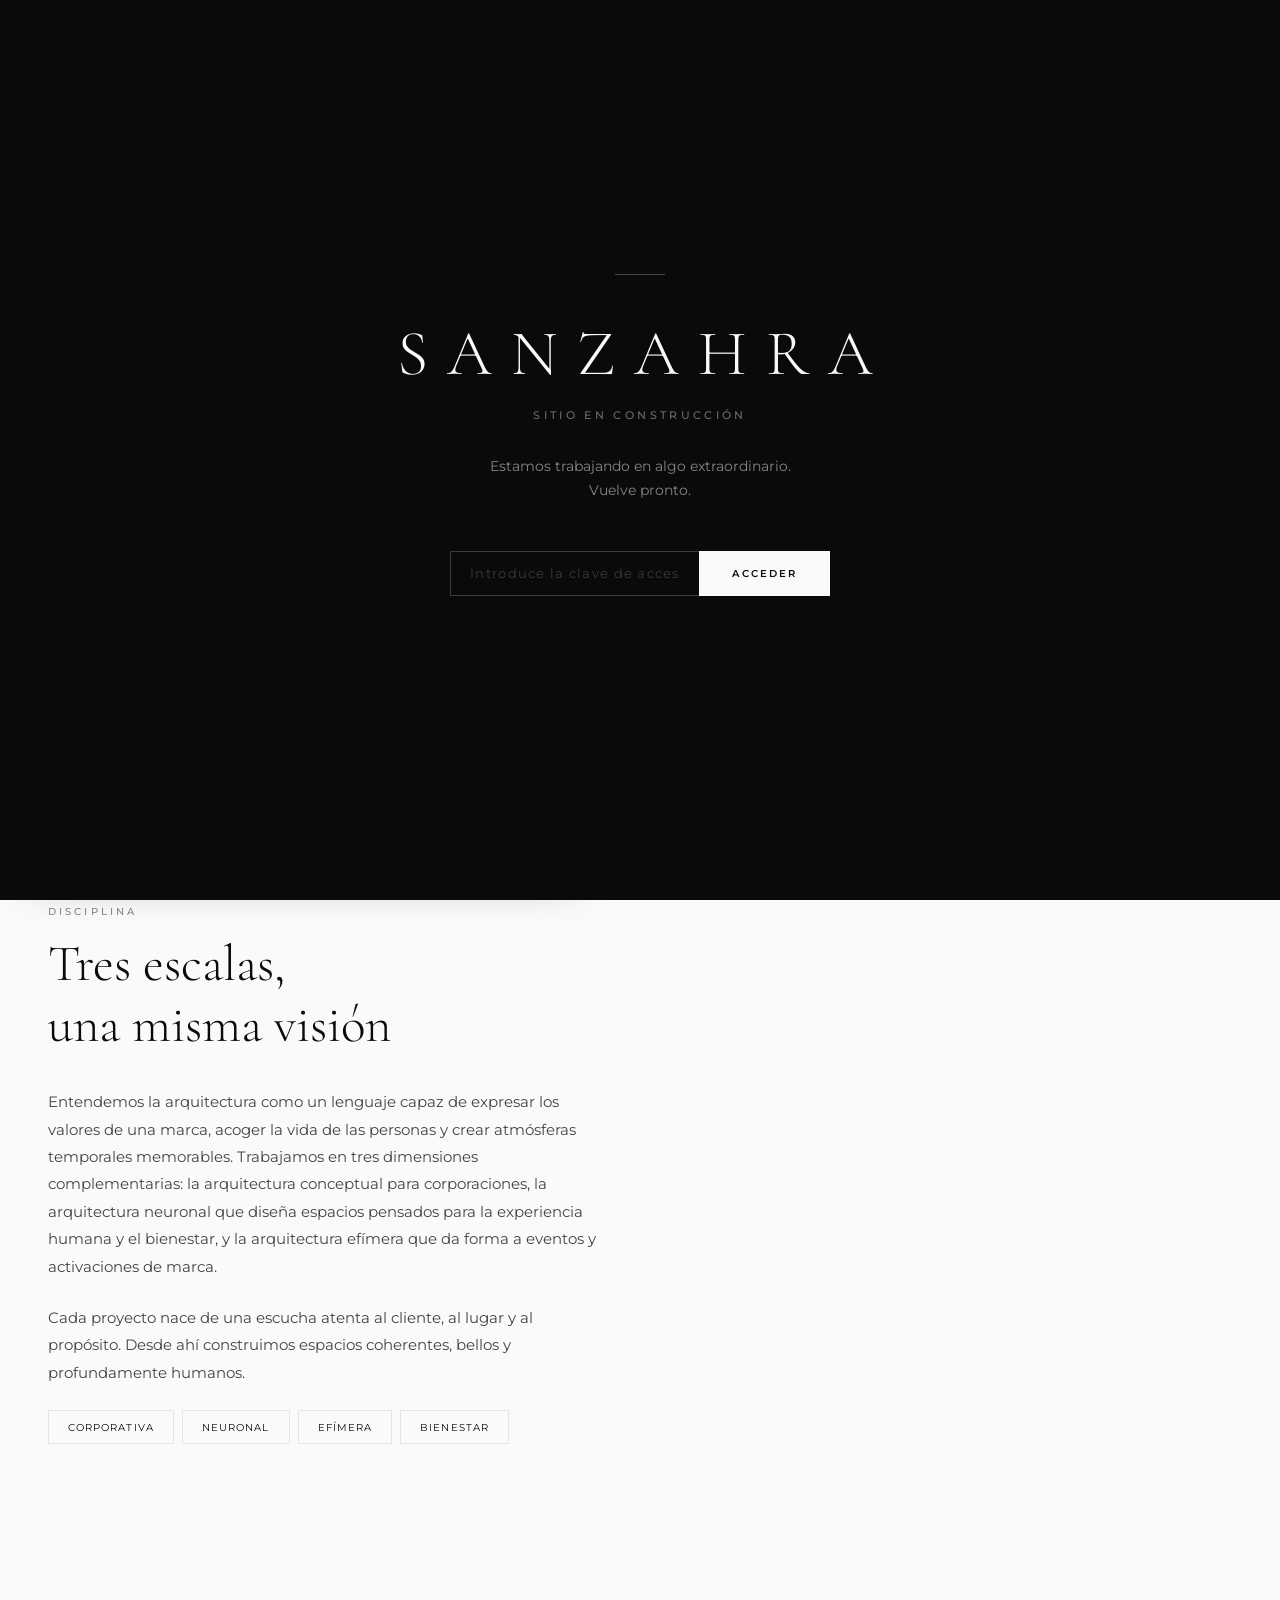
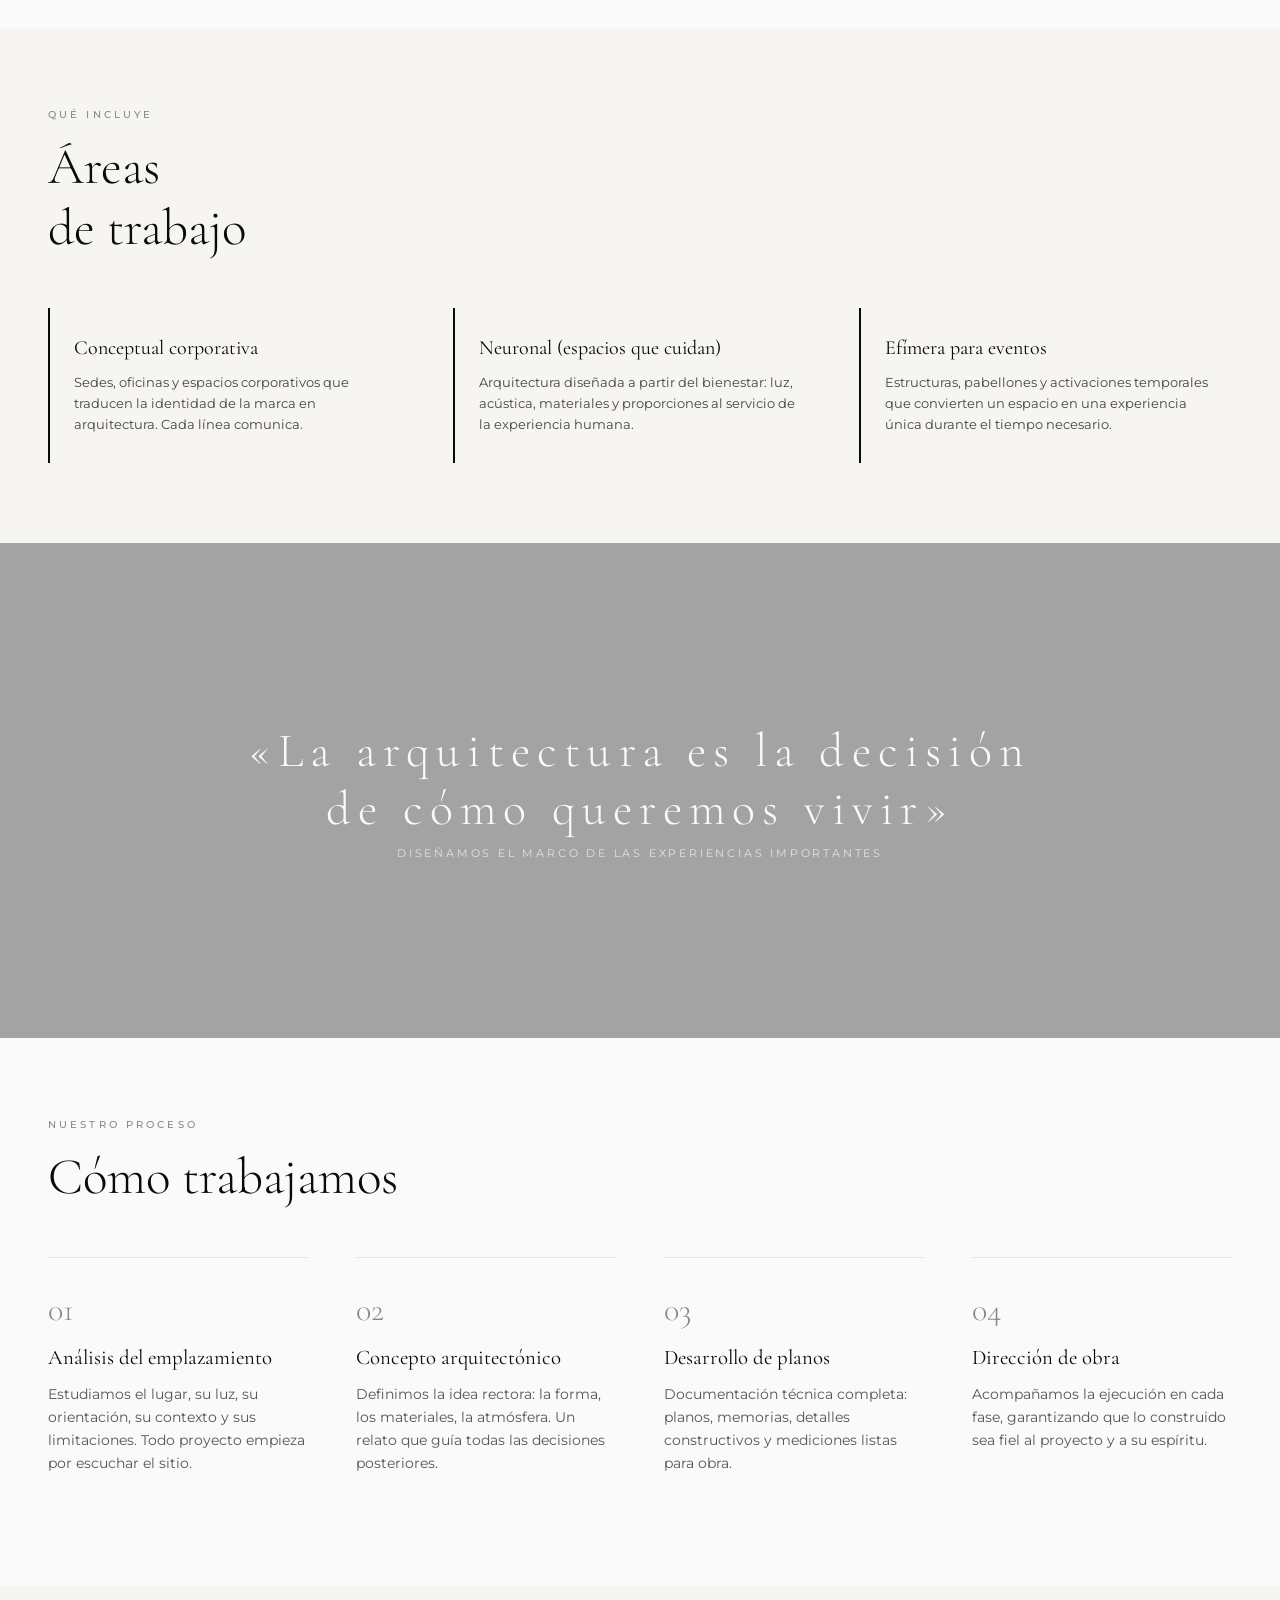
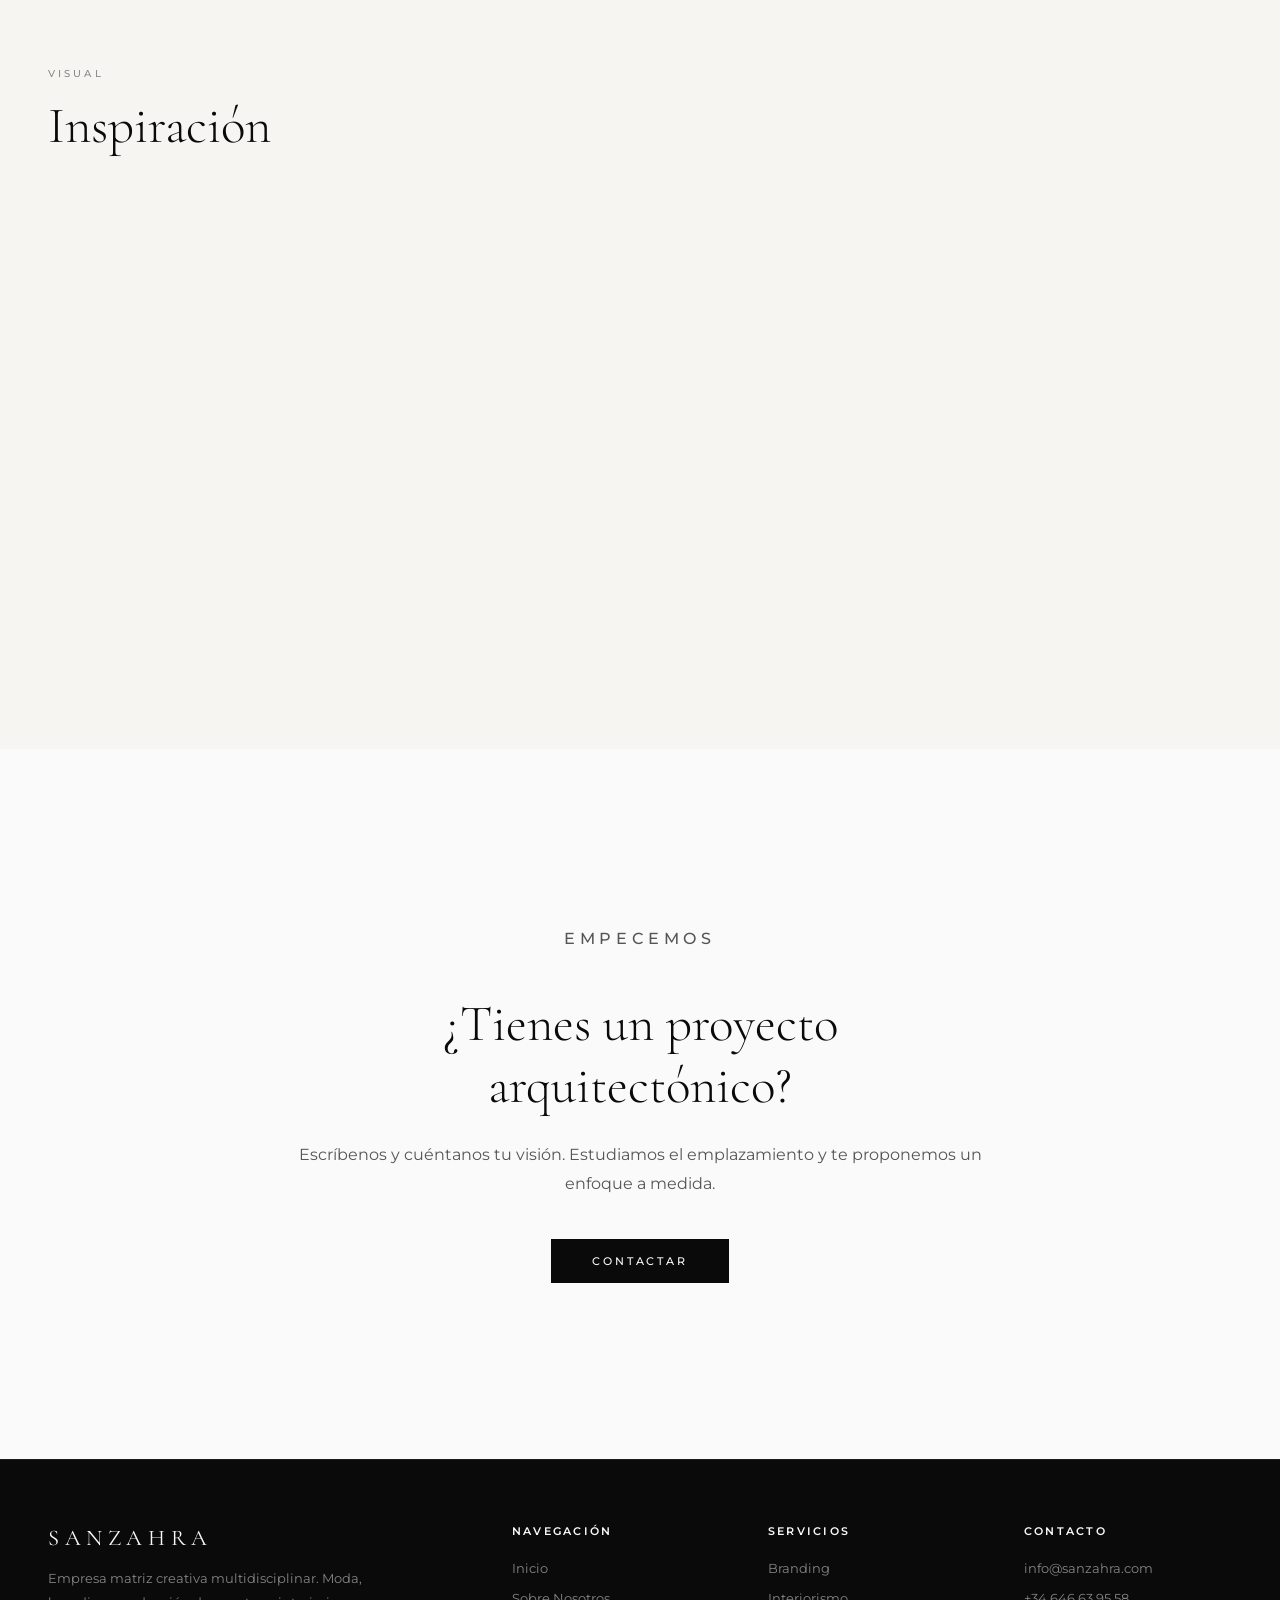
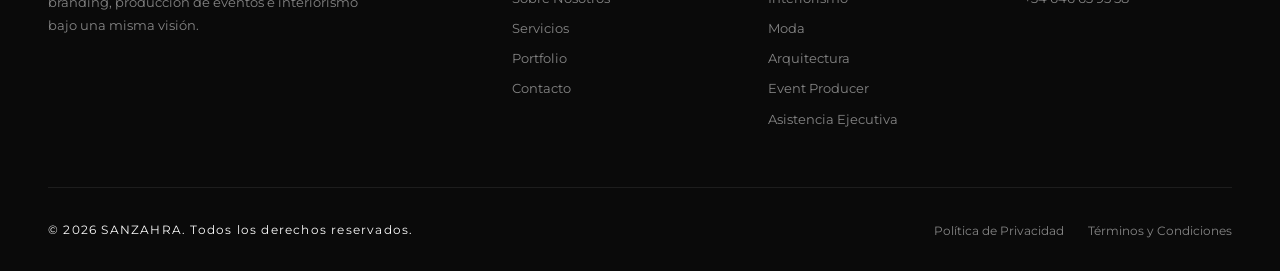
==== commit 87320904: "Reduce interiorismo prominence, emphasize moda/branding/eventos - Home intro: image and text now abo" ====
--- a/arquitectura.html
+++ b/arquitectura.html
@@ -29,7 +29,7 @@
 
   <div id="loader"><span>SANZAHRA</span></div>
 
-        <nav id="mainNav" data-transparent="true">
+          <nav id="mainNav" data-transparent="true">
     <ul class="nav-links nav-links-left">
       <li><a href="index.html">Inicio</a></li>
       <li><a href="sobre-nosotros.html">Sobre Nosotros</a></li>
@@ -38,10 +38,10 @@
         <ul class="dropdown">
           <li><a href="servicios.html">Ver todos</a></li>
           <li><a href="moda.html">Moda</a></li>
+          <li><a href="branding.html">Branding</a></li>
+          <li><a href="event-producer.html">Producci&oacute;n de Eventos</a></li>
           <li><a href="interiorismo.html">Interiorismo</a></li>
-          <li><a href="branding.html">Branding</a></li>
           <li><a href="arquitectura.html">Arquitectura</a></li>
-          <li><a href="event-producer.html">Event Producer</a></li>
           <li><a href="asistencia-ejecutiva.html">Asistencia Ejecutiva</a></li>
         </ul>
       </li>
@@ -49,25 +49,33 @@
     </ul>
     <a href="index.html" class="logo">SANZAHRA</a>
     <ul class="nav-links nav-links-right">
-      <li><a href="moda.html">Moda</a></li>
+      <li class="has-dropdown">
+        <a href="moda.html" class="dropdown-toggle">Moda</a>
+        <ul class="dropdown">
+          <li><a href="moda.html#marcas-propias">Marcas propias</a></li>
+          <li><a href="moda.html#colaboraciones">Colaboraciones</a></li>
+          <li><a href="moda.html#talento">Talento</a></li>
+          <li><a href="moda.html#identidad">Identidad de marcas</a></li>
+        </ul>
+      </li>
+      <li><a href="branding.html">Branding</a></li>
+      <li><a href="event-producer.html">Producci&oacute;n de Eventos</a></li>
       <li><a href="interiorismo.html">Interiorismo</a></li>
-      <li><a href="branding.html">Branding</a></li>
-      <li><a href="arquitectura.html">Arquitectura</a></li>
       <li><a href="contacto.html">Contacto</a></li>
     </ul>
     <div class="hamburger" id="hamburger"><span></span><span></span><span></span></div>
   </nav>
 
-    <div class="mobile-menu" id="mobileMenu">
+      <div class="mobile-menu" id="mobileMenu">
     <a href="index.html">Inicio</a>
     <a href="sobre-nosotros.html">Sobre Nosotros</a>
     <a href="servicios.html">Servicios</a>
     <a href="portfolio.html">Portfolio</a>
     <a href="moda.html">Moda</a>
+    <a href="branding.html">Branding</a>
+    <a href="event-producer.html">Producci&oacute;n de Eventos</a>
     <a href="interiorismo.html">Interiorismo</a>
-    <a href="branding.html">Branding</a>
     <a href="arquitectura.html">Arquitectura</a>
-    <a href="event-producer.html">Event Producer</a>
     <a href="asistencia-ejecutiva.html">Asistencia Ejecutiva</a>
     <a href="contacto.html">Contacto</a>
   </div>
@@ -184,7 +192,7 @@
     <div class="footer-top">
       <div class="footer-brand">
         <span class="footer-logo">SANZAHRA</span>
-        <p>Empresa matriz creativa multidisciplinar. Interiorismo, branding, moda, arquitectura y asistencia ejecutiva bajo una misma visi&oacute;n.</p>
+        <p>Empresa matriz creativa multidisciplinar. Moda, branding, producci&oacute;n de eventos e interiorismo bajo una misma visi&oacute;n.</p>
       </div>
       <div class="footer-col"><h5>Navegaci&oacute;n</h5><ul><li><a href="index.html">Inicio</a></li><li><a href="sobre-nosotros.html">Sobre Nosotros</a></li><li><a href="servicios.html">Servicios</a></li><li><a href="portfolio.html">Portfolio</a></li><li><a href="contacto.html">Contacto</a></li></ul></div>
       <div class="footer-col"><h5>Servicios</h5><ul><li><a href="branding.html">Branding</a></li><li><a href="interiorismo.html">Interiorismo</a></li><li><a href="moda.html">Moda</a></li><li><a href="arquitectura.html">Arquitectura</a></li><li><a href="event-producer.html">Event Producer</a></li><li><a href="asistencia-ejecutiva.html">Asistencia Ejecutiva</a></li></ul></div>
--- a/assets/style.css
+++ b/assets/style.css
@@ -110,19 +110,23 @@
 nav .logo {
   grid-column: 2;
   font-family: var(--serif);
-  font-size: 2.2rem;
+  font-size: 3rem;
   font-weight: 500;
-  letter-spacing: .28em;
+  letter-spacing: .3em;
   color: var(--white);
   text-decoration: none;
   transition: color .4s, font-size .4s;
   text-align: center;
   line-height: 1;
 }
+/* En el inicio el logo se mantiene más discreto */
+body.is-home nav .logo { font-size: 2.2rem; letter-spacing: .28em; }
 nav.scrolled .logo,
-nav.solid .logo { font-size: 1.8rem; }
+nav.solid .logo { font-size: 2rem; letter-spacing: .25em; }
+body.is-home nav.scrolled .logo { font-size: 1.8rem; }
 @media (max-width: 900px) {
-  nav .logo { font-size: 1.5rem; }
+  nav .logo { font-size: 1.8rem; }
+  body.is-home nav .logo { font-size: 1.5rem; }
 }
 nav.scrolled .logo,
 nav.solid .logo { color: var(--black); }
@@ -219,7 +223,7 @@
 .hero-slide {
   position: absolute; inset: 0;
   background-size: cover; background-position: center;
-  opacity: 0; transition: opacity 1.6s ease;
+  opacity: 0; transition: opacity .9s ease;
 }
 .hero-slide.active { opacity: 1; }
 .hero-slide::before {
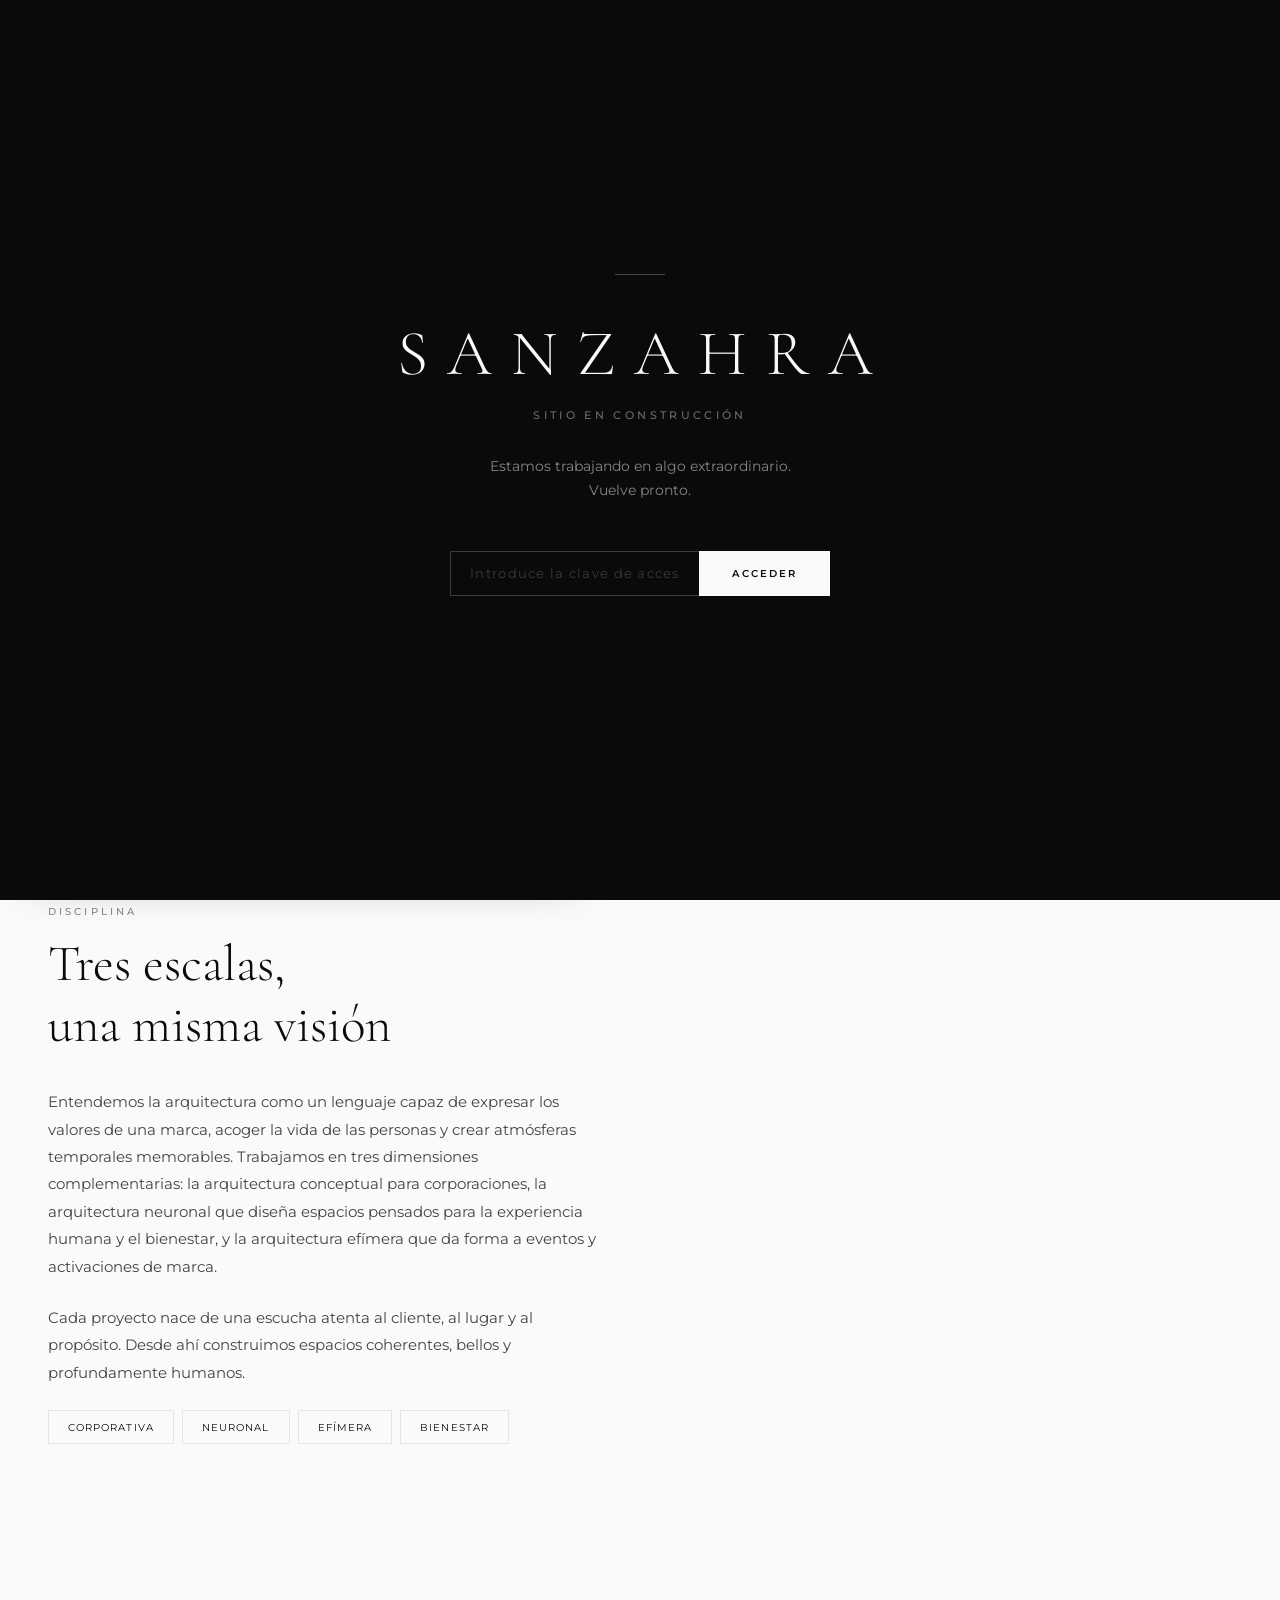
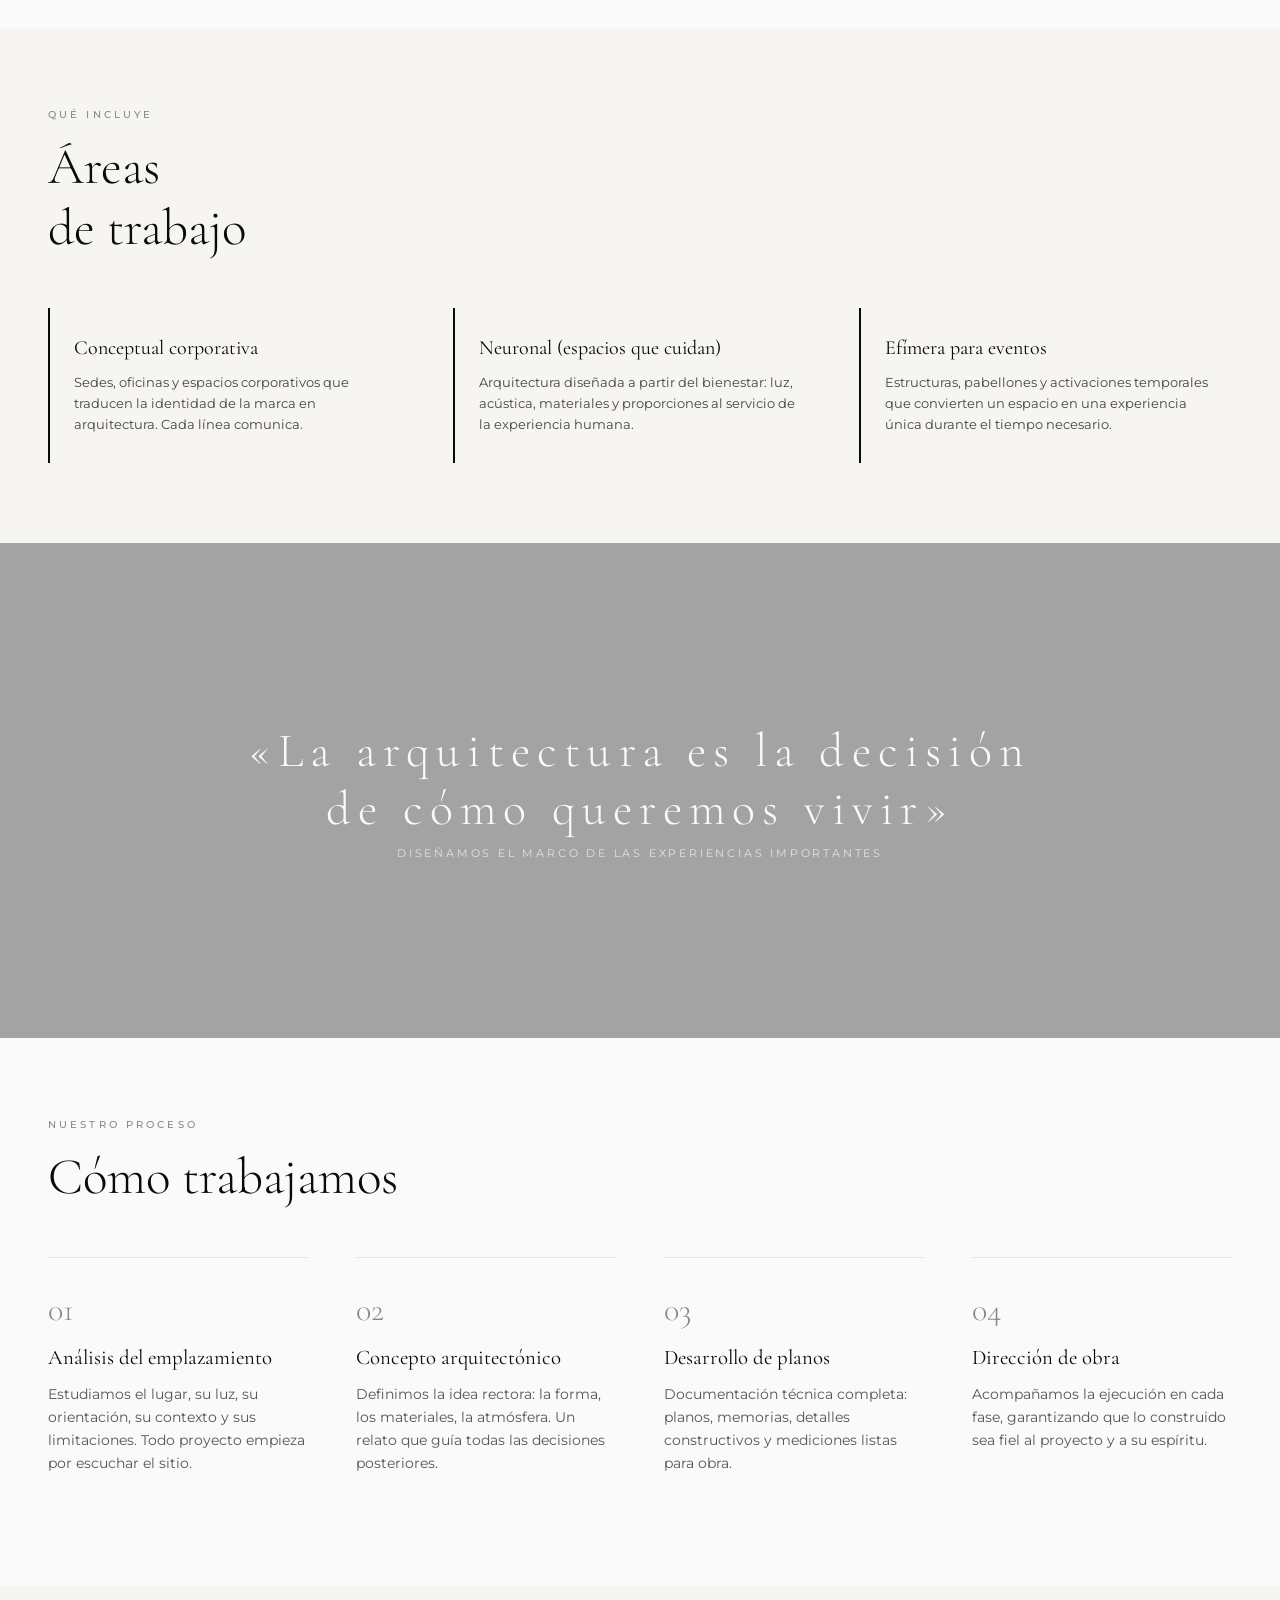
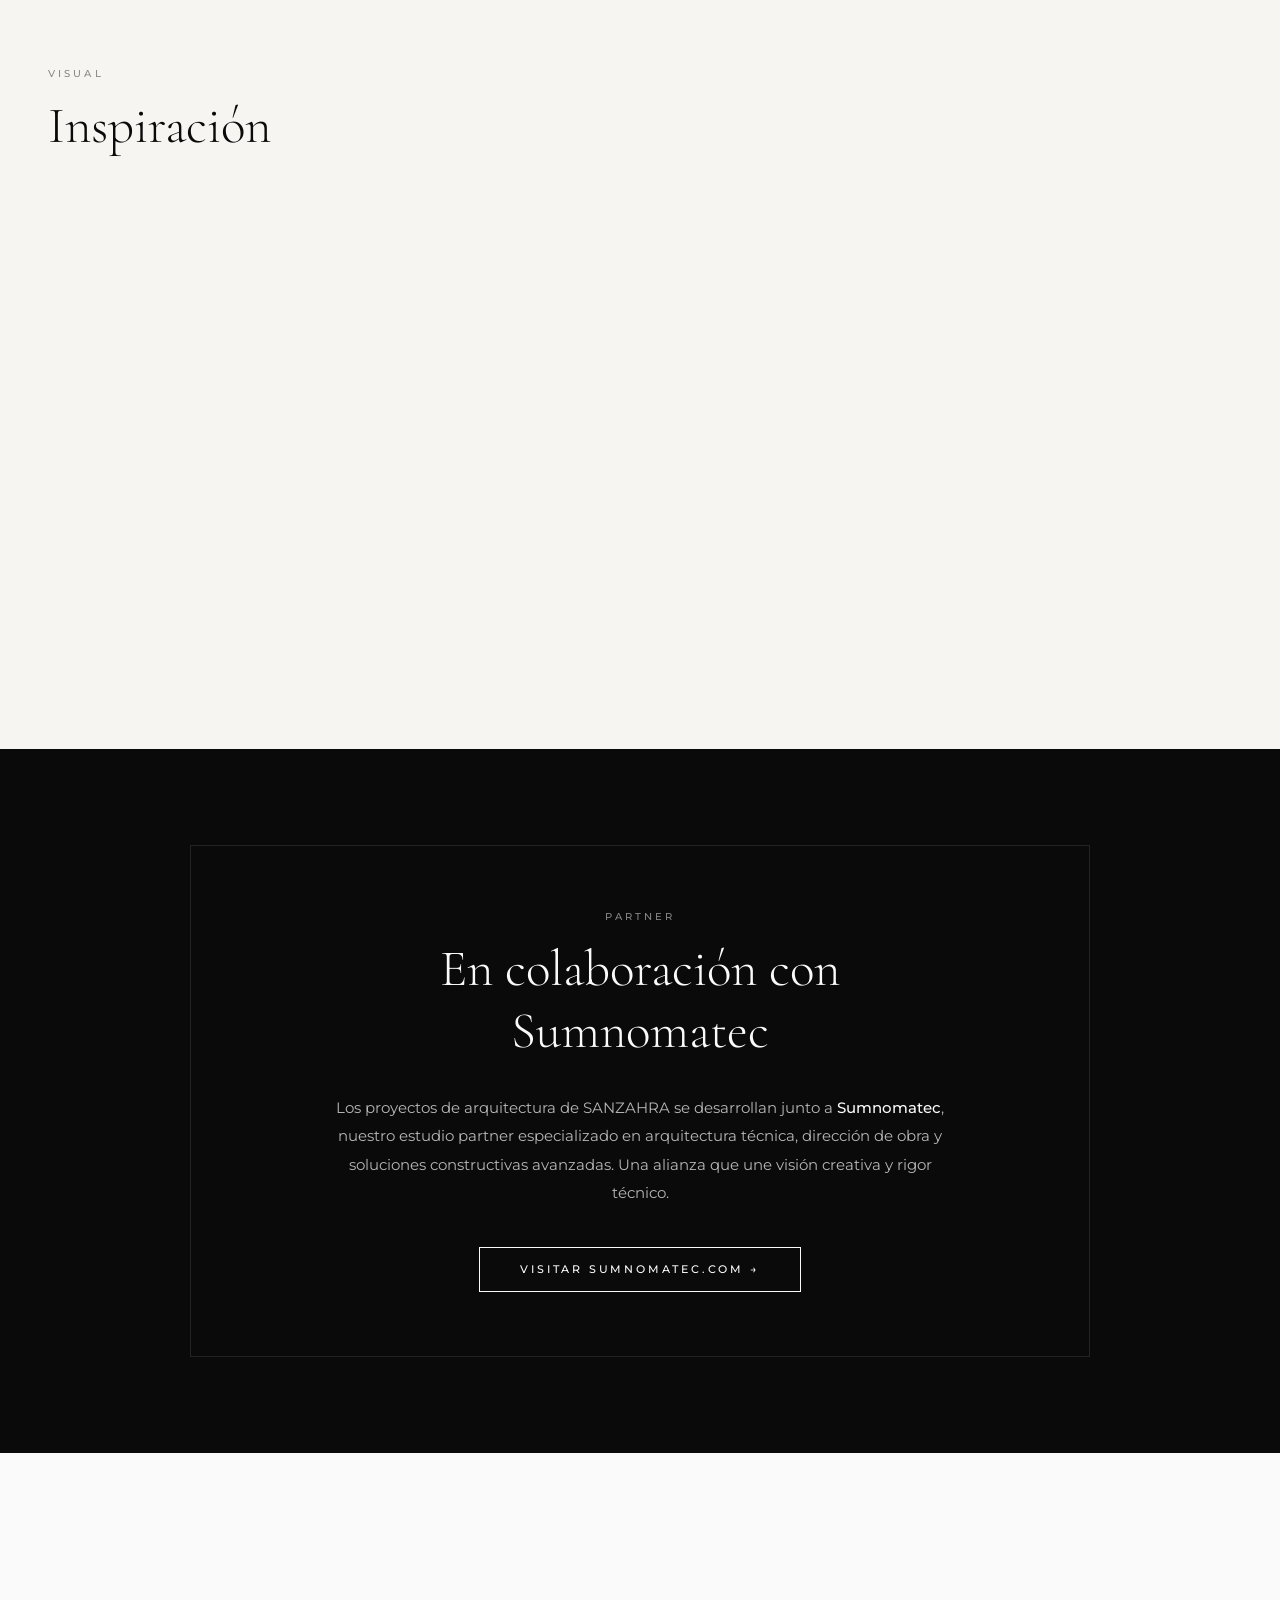
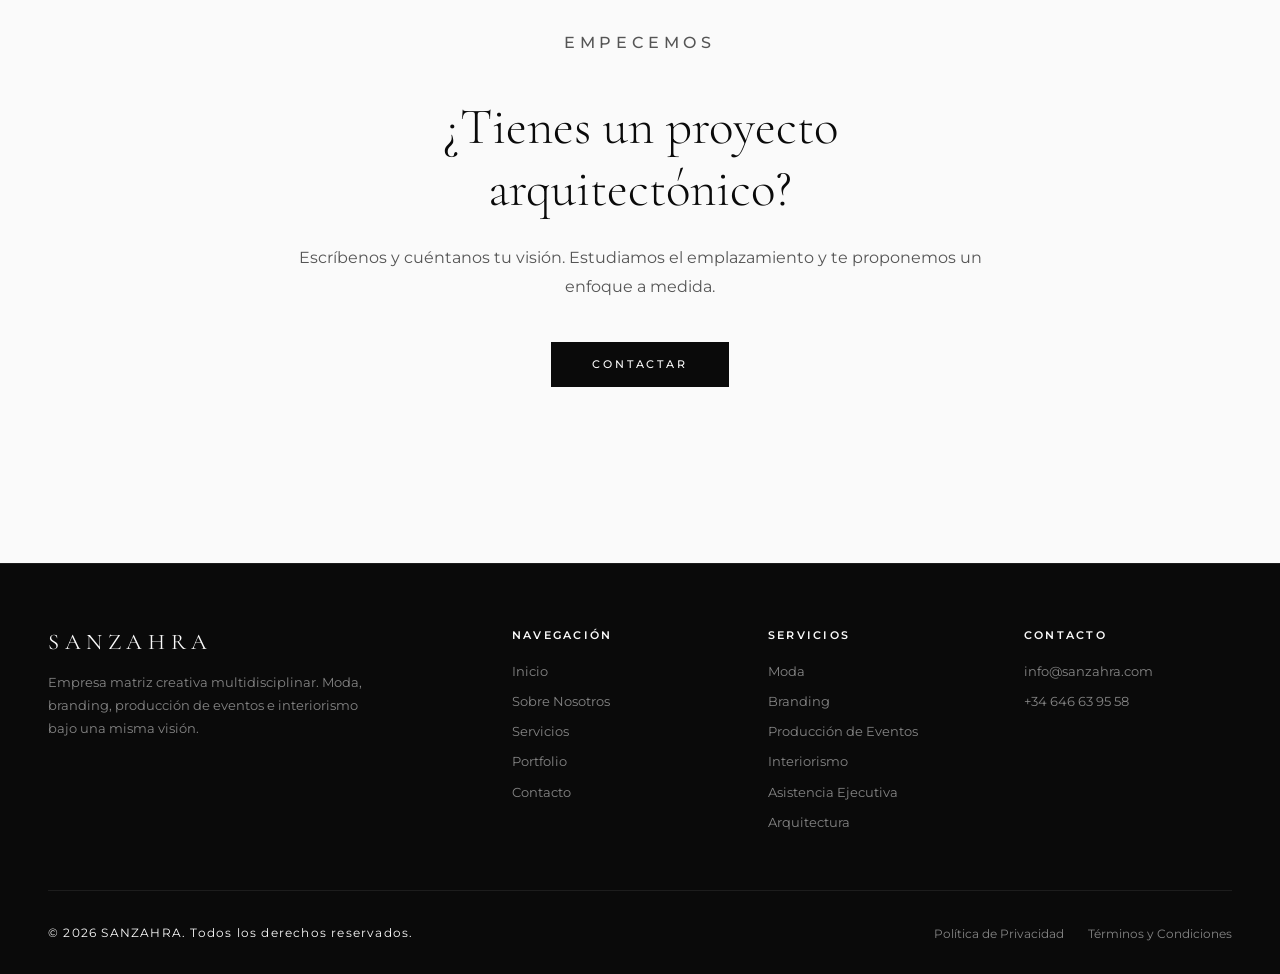
==== commit 52bf0a33: "Move Arquitectura to last position + link to Sumnomatec partner Arquitectura now always last: - Serv" ====
--- a/arquitectura.html
+++ b/arquitectura.html
@@ -29,7 +29,7 @@
 
   <div id="loader"><span>SANZAHRA</span></div>
 
-          <nav id="mainNav" data-transparent="true">
+            <nav id="mainNav" data-transparent="true">
     <ul class="nav-links nav-links-left">
       <li><a href="index.html">Inicio</a></li>
       <li><a href="sobre-nosotros.html">Sobre Nosotros</a></li>
@@ -41,8 +41,8 @@
           <li><a href="branding.html">Branding</a></li>
           <li><a href="event-producer.html">Producci&oacute;n de Eventos</a></li>
           <li><a href="interiorismo.html">Interiorismo</a></li>
+          <li><a href="asistencia-ejecutiva.html">Asistencia Ejecutiva</a></li>
           <li><a href="arquitectura.html">Arquitectura</a></li>
-          <li><a href="asistencia-ejecutiva.html">Asistencia Ejecutiva</a></li>
         </ul>
       </li>
       <li><a href="portfolio.html">Portfolio</a></li>
@@ -66,7 +66,7 @@
     <div class="hamburger" id="hamburger"><span></span><span></span><span></span></div>
   </nav>
 
-      <div class="mobile-menu" id="mobileMenu">
+        <div class="mobile-menu" id="mobileMenu">
     <a href="index.html">Inicio</a>
     <a href="sobre-nosotros.html">Sobre Nosotros</a>
     <a href="servicios.html">Servicios</a>
@@ -75,8 +75,8 @@
     <a href="branding.html">Branding</a>
     <a href="event-producer.html">Producci&oacute;n de Eventos</a>
     <a href="interiorismo.html">Interiorismo</a>
+    <a href="asistencia-ejecutiva.html">Asistencia Ejecutiva</a>
     <a href="arquitectura.html">Arquitectura</a>
-    <a href="asistencia-ejecutiva.html">Asistencia Ejecutiva</a>
     <a href="contacto.html">Contacto</a>
   </div>
 
@@ -131,7 +131,7 @@
     </div>
   </section>
 
-  <div class="image-break" style="background-image:url('https://images.unsplash.com/photo-1520637836862-4d197d17c38a?w=1920&q=80')">
+  <div class="image-break" style="background-image:url('https://images.unsplash.com/photo-1449824913935-59a10b8d2000?w=1920&q=80')">
     <div class="image-break-text">
       <h3>&laquo;La arquitectura es la decisi&oacute;n<br>de c&oacute;mo queremos vivir&raquo;</h3>
       <p>Dise&ntilde;amos el marco de las experiencias importantes</p>
@@ -176,6 +176,18 @@
       <div class="gallery-item" style="background-image:url('https://images.unsplash.com/photo-1486406146926-c627a92ad1ab?w=800&q=80')"></div>
       <div class="gallery-item" style="background-image:url('https://images.unsplash.com/photo-1511818966892-d7d671e672a2?w=800&q=80')"></div>
       <div class="gallery-item" style="background-image:url('https://images.unsplash.com/photo-1496564203457-11bb12075d90?w=800&q=80')"></div>
+    </div>
+  </section>
+
+  <!-- Partner: Sumnomatec -->
+  <section class="partner-section">
+    <div class="container reveal">
+      <div class="partner-card">
+        <p class="section-label" style="color: rgba(255,255,255,.5);">Partner</p>
+        <h2 class="section-title" style="color: var(--white);">En colaboraci&oacute;n con<br>Sumnomatec</h2>
+        <p class="partner-desc">Los proyectos de arquitectura de SANZAHRA se desarrollan junto a <strong>Sumnomatec</strong>, nuestro estudio partner especializado en arquitectura t&eacute;cnica, direcci&oacute;n de obra y soluciones constructivas avanzadas. Una alianza que une visi&oacute;n creativa y rigor t&eacute;cnico.</p>
+        <a href="https://sumnomatec.com" target="_blank" rel="noopener" class="btn btn-light">Visitar sumnomatec.com &rarr;</a>
+      </div>
     </div>
   </section>
 
@@ -195,7 +207,7 @@
         <p>Empresa matriz creativa multidisciplinar. Moda, branding, producci&oacute;n de eventos e interiorismo bajo una misma visi&oacute;n.</p>
       </div>
       <div class="footer-col"><h5>Navegaci&oacute;n</h5><ul><li><a href="index.html">Inicio</a></li><li><a href="sobre-nosotros.html">Sobre Nosotros</a></li><li><a href="servicios.html">Servicios</a></li><li><a href="portfolio.html">Portfolio</a></li><li><a href="contacto.html">Contacto</a></li></ul></div>
-      <div class="footer-col"><h5>Servicios</h5><ul><li><a href="branding.html">Branding</a></li><li><a href="interiorismo.html">Interiorismo</a></li><li><a href="moda.html">Moda</a></li><li><a href="arquitectura.html">Arquitectura</a></li><li><a href="event-producer.html">Event Producer</a></li><li><a href="asistencia-ejecutiva.html">Asistencia Ejecutiva</a></li></ul></div>
+      <div class="footer-col"><h5>Servicios</h5><ul><li><a href="moda.html">Moda</a></li><li><a href="branding.html">Branding</a></li><li><a href="event-producer.html">Producci&oacute;n de Eventos</a></li><li><a href="interiorismo.html">Interiorismo</a></li><li><a href="asistencia-ejecutiva.html">Asistencia Ejecutiva</a></li><li><a href="arquitectura.html">Arquitectura</a></li></ul></div>
       <div class="footer-col"><h5>Contacto</h5><ul><li><a href="mailto:info@sanzahra.com">info@sanzahra.com</a></li><li><a href="tel:+34646639558">+34 646 63 95 58</a></li></ul></div>
     </div>
     <div class="footer-bottom">
--- a/assets/style.css
+++ b/assets/style.css
@@ -348,6 +348,21 @@
 .team-card .team-emoji {
   font-size: 4rem; opacity: .6;
 }
+
+/* ── PARTNER SECTION ── */
+.partner-section {
+  background: var(--black);
+  padding: 6rem 3rem;
+}
+.partner-card {
+  max-width: 900px; margin: 0 auto; text-align: center;
+  padding: 4rem 2rem; border: 1px solid rgba(255,255,255,.1);
+}
+.partner-desc {
+  color: rgba(255,255,255,.7); line-height: 1.85; font-size: .95rem;
+  max-width: 620px; margin: 0 auto 2.5rem;
+}
+.partner-desc strong { color: var(--white); font-weight: 500; }
 
 /* ── MODA: Coming Soon cards ── */
 .coming-soon-card {
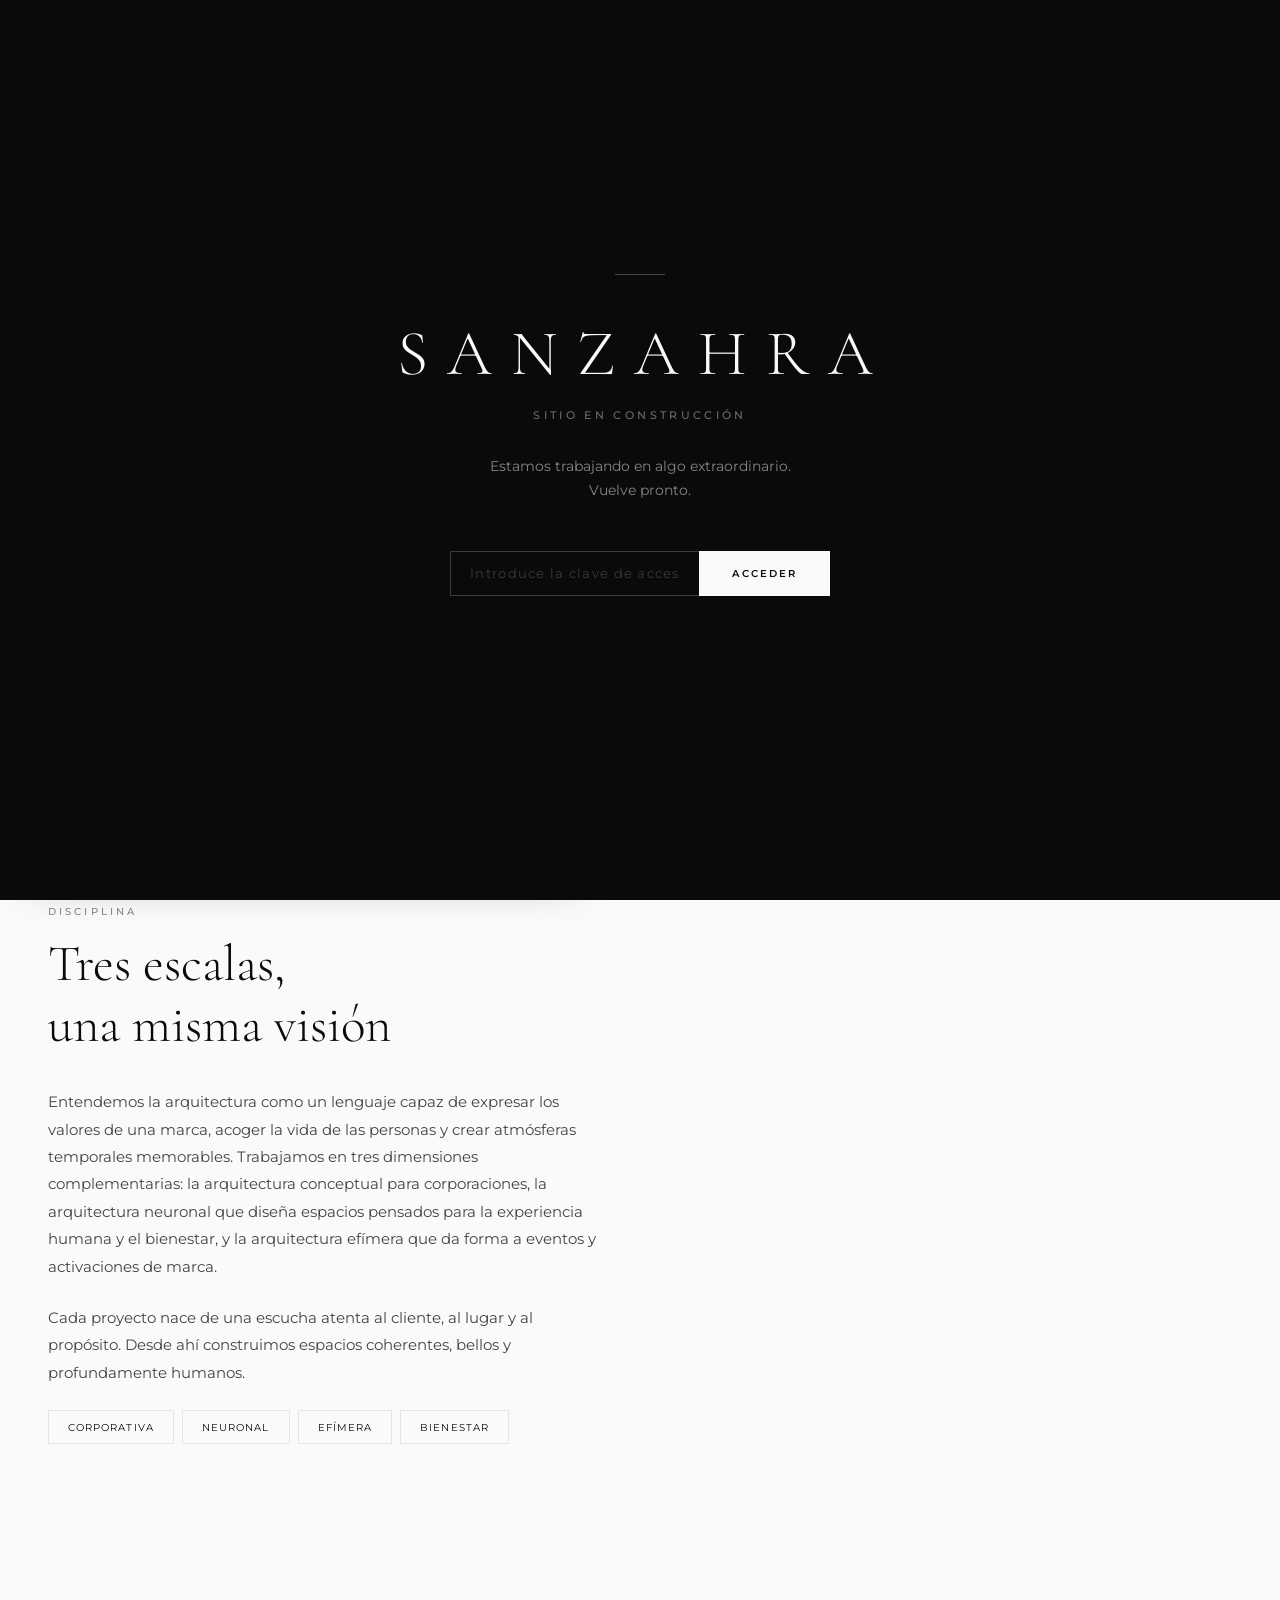
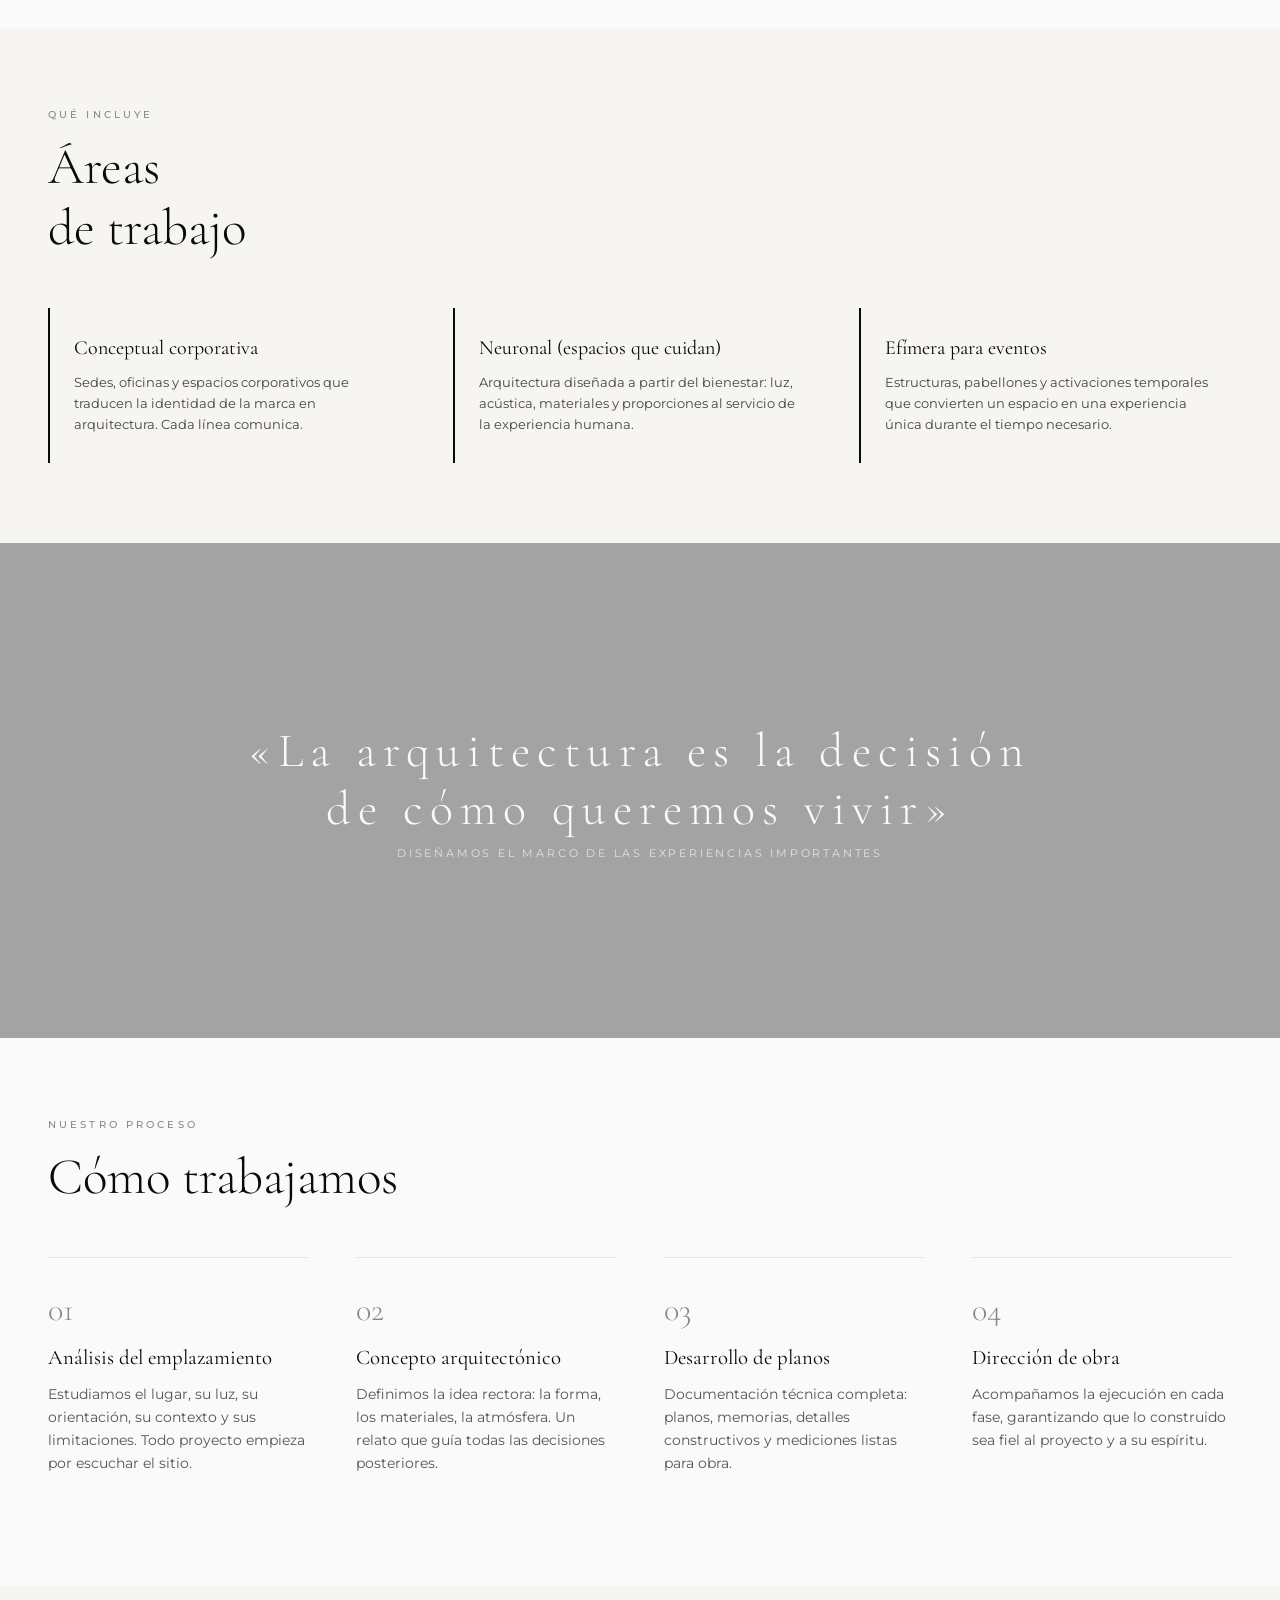
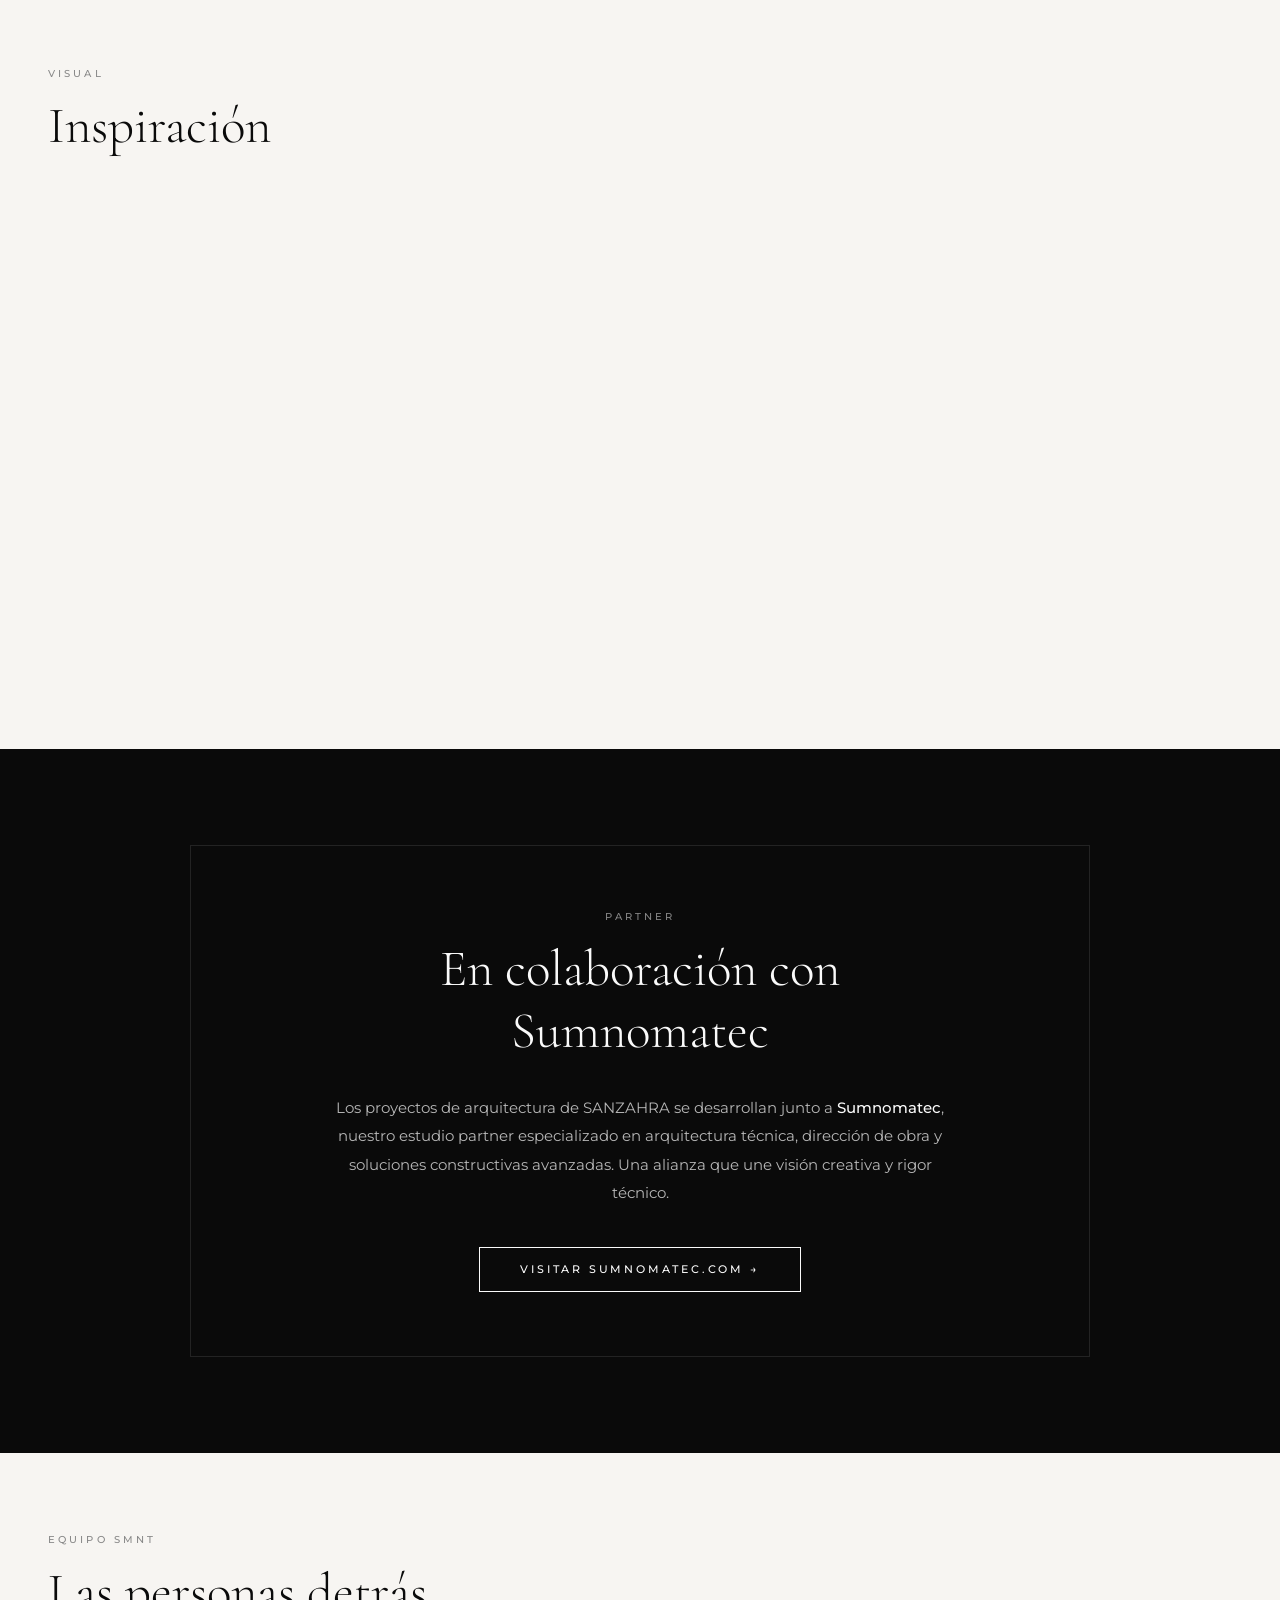
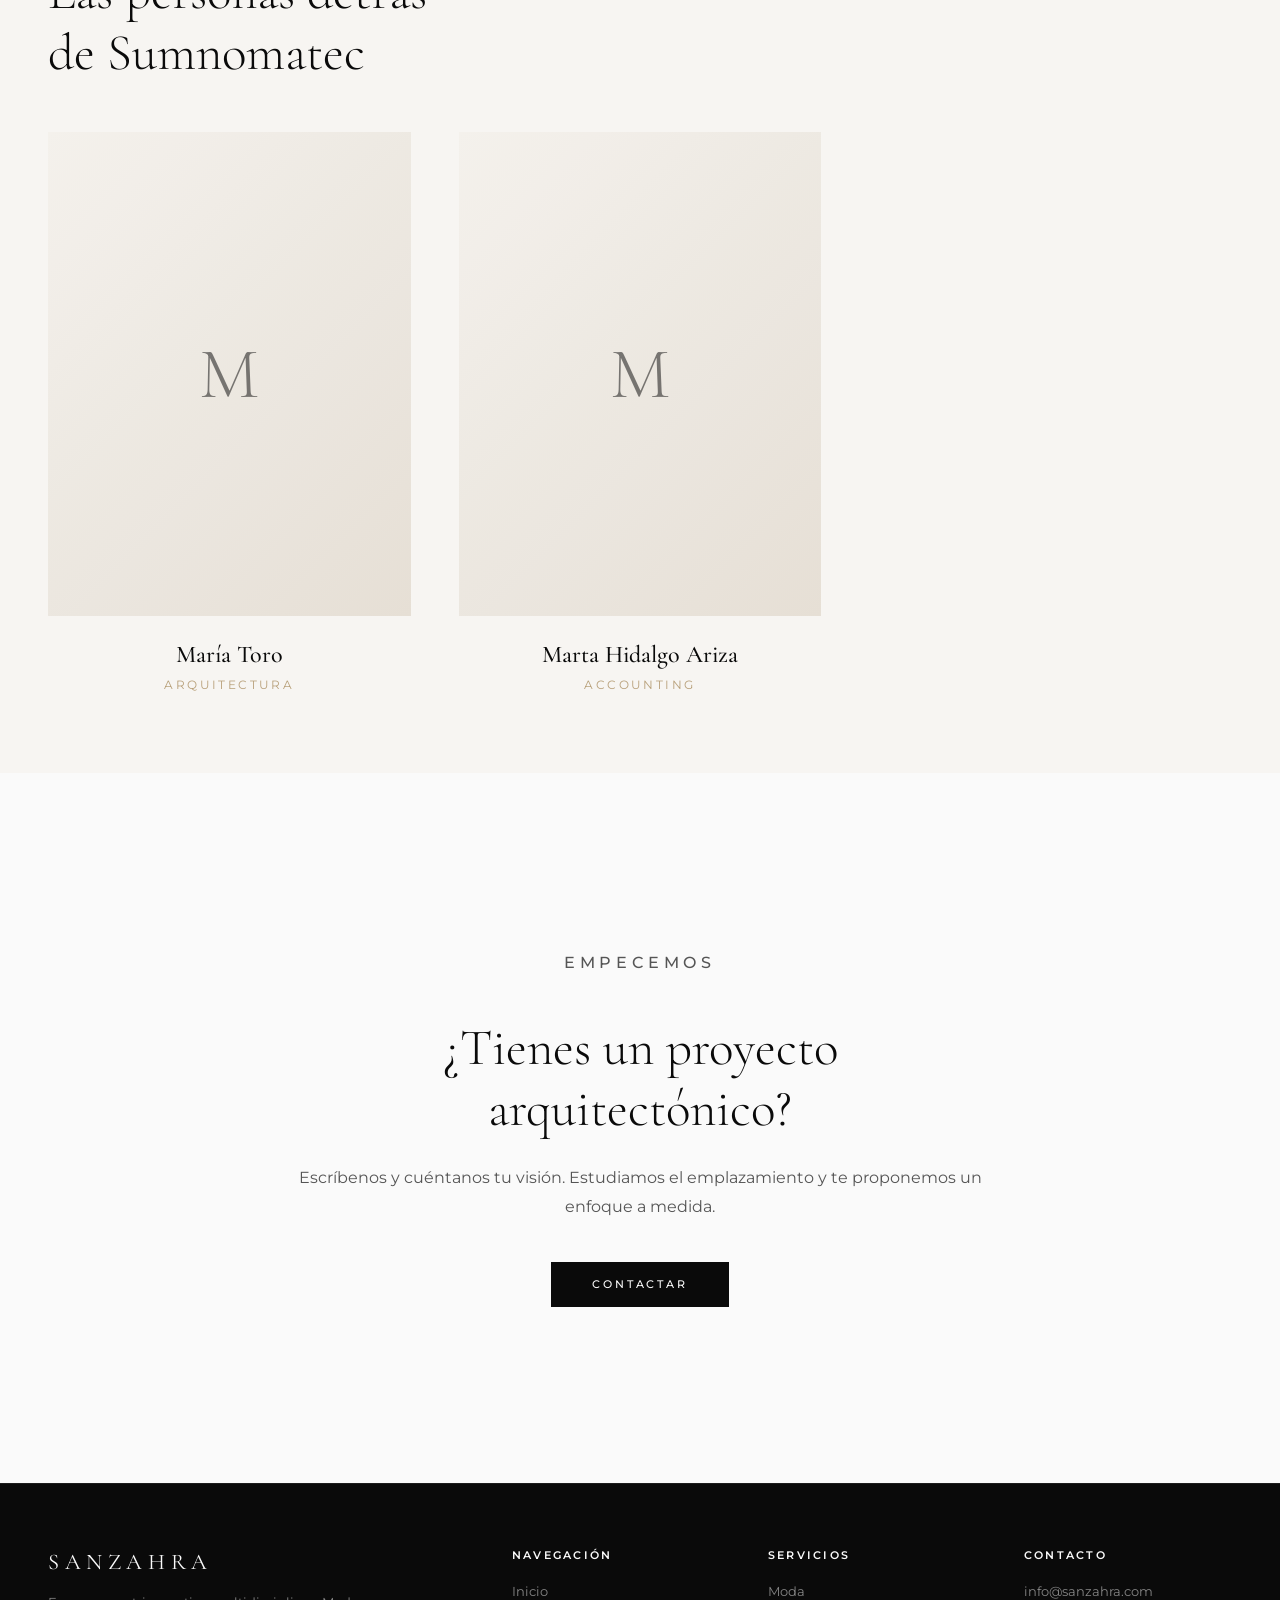
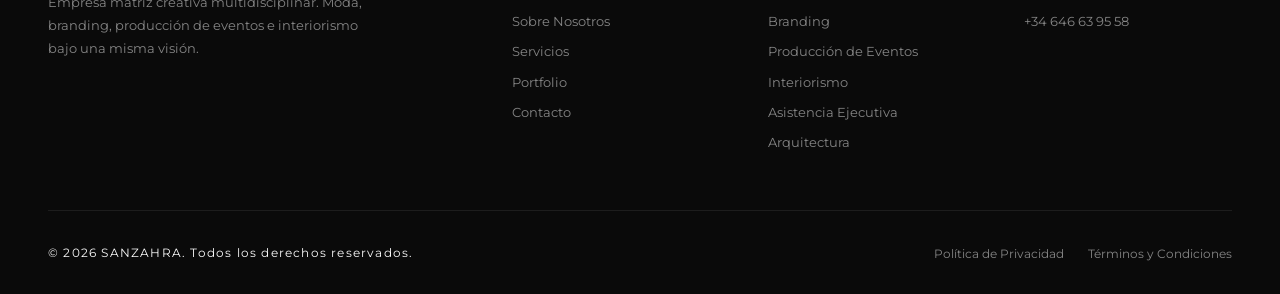
==== commit a6bc2988: "Apply client feedback (acta 20/04): Sobre Nosotros: - Team reordered: Tamara Moreno (Moda y Marketin" ====
--- a/arquitectura.html
+++ b/arquitectura.html
@@ -191,6 +191,26 @@
     </div>
   </section>
 
+  <!-- Equipo SMNT -->
+  <section class="bg-light">
+    <div class="container">
+      <p class="section-label reveal">Equipo SMNT</p>
+      <h2 class="section-title reveal">Las personas detr&aacute;s<br>de Sumnomatec</h2>
+    </div>
+    <div class="team-grid reveal">
+      <div class="team-card">
+        <div class="team-photo avatar-style">M</div>
+        <h4>Mar&iacute;a Toro</h4>
+        <span class="role">Arquitectura</span>
+      </div>
+      <div class="team-card">
+        <div class="team-photo avatar-style">M</div>
+        <h4>Marta Hidalgo Ariza</h4>
+        <span class="role">Accounting</span>
+      </div>
+    </div>
+  </section>
+
   <section>
     <div class="cta-block">
       <p class="section-label">Empecemos</p>
--- a/assets/style.css
+++ b/assets/style.css
@@ -131,11 +131,12 @@
 nav.scrolled .logo,
 nav.solid .logo { color: var(--black); }
 
-.nav-links { display: flex; gap: 1.6rem; list-style: none; }
+.nav-links { display: flex; gap: 1.4rem; list-style: none; flex-wrap: nowrap; }
 .nav-links-left { grid-column: 1; justify-self: start; }
 .nav-links-right { grid-column: 3; justify-self: end; }
 .nav-links a {
-  font-size: .7rem;
+  font-size: .68rem;
+  white-space: nowrap;
   font-weight: 500;
   letter-spacing: .15em;
   text-transform: uppercase;
@@ -363,6 +364,77 @@
   max-width: 620px; margin: 0 auto 2.5rem;
 }
 .partner-desc strong { color: var(--white); font-weight: 500; }
+
+/* ── LA FLORECILLA MODAL ── */
+.cs-btn {
+  display: inline-block;
+  background: var(--white); color: var(--black);
+  border: 1px solid var(--white);
+  padding: 1rem 2.5rem;
+  font-family: var(--sans); font-size: .72rem; font-weight: 500;
+  letter-spacing: .3em; text-transform: uppercase;
+  cursor: pointer; margin-top: 1.5rem;
+  transition: all .3s;
+}
+.cs-btn:hover { background: transparent; color: var(--white); }
+
+.fl-modal {
+  position: fixed; inset: 0; z-index: 9600;
+  display: none; align-items: center; justify-content: center;
+  background: rgba(0,0,0,.92); backdrop-filter: blur(8px);
+  opacity: 0; transition: opacity .4s ease;
+  padding: 2rem;
+}
+.fl-modal.open { display: flex; opacity: 1; }
+.fl-modal-inner {
+  position: relative; width: 100%; max-width: 1100px; height: 85vh; max-height: 800px;
+  overflow: hidden; box-shadow: 0 30px 80px rgba(0,0,0,.6);
+}
+.fl-modal-bg {
+  position: absolute; inset: 0;
+  background-size: cover; background-position: center;
+  animation: flZoom 8s ease-out infinite alternate;
+}
+@keyframes flZoom { from { transform: scale(1); } to { transform: scale(1.08); } }
+.fl-modal-bg::after {
+  content: ''; position: absolute; inset: 0;
+  background: linear-gradient(to bottom, rgba(0,0,0,.2) 0%, rgba(0,0,0,.55) 70%, rgba(0,0,0,.8) 100%);
+}
+.fl-modal-content {
+  position: absolute; inset: 0; z-index: 2;
+  display: flex; flex-direction: column; align-items: center; justify-content: center;
+  text-align: center; color: var(--white); padding: 2rem;
+}
+.fl-brand {
+  font-family: var(--serif); font-size: clamp(1.4rem, 3vw, 2.2rem);
+  font-weight: 300; letter-spacing: .15em;
+  margin-bottom: 2rem;
+  opacity: .9;
+}
+.fl-title {
+  font-family: var(--serif);
+  font-size: clamp(4rem, 12vw, 9rem);
+  font-weight: 300; letter-spacing: .2em;
+  line-height: .95;
+  margin-bottom: 2.5rem;
+}
+.fl-sub {
+  font-size: .95rem; letter-spacing: .1em; line-height: 1.8;
+  color: rgba(255,255,255,.8); max-width: 480px;
+}
+.fl-close {
+  position: absolute; top: 2rem; right: 2rem; z-index: 9602;
+  background: transparent; border: 1px solid rgba(255,255,255,.3);
+  color: var(--white); width: 48px; height: 48px;
+  font-size: 1.5rem; cursor: pointer; line-height: 1;
+  display: flex; align-items: center; justify-content: center;
+  transition: all .3s;
+}
+.fl-close:hover { background: rgba(255,255,255,.1); border-color: var(--white); }
+@media (max-width: 700px) {
+  .fl-modal-inner { height: 90vh; }
+  .fl-close { top: 1rem; right: 1rem; }
+}
 
 /* ── MODA: Coming Soon cards ── */
 .coming-soon-card {
@@ -812,12 +884,25 @@
 .cookie-actions .reject:hover { background: var(--white); color: var(--black); }
 
 /* ── RESPONSIVE ── */
+@media (max-width: 1280px) {
+  /* Nav ajustado para que todos los enlaces sean visibles */
+  nav#mainNav { padding: 1.3rem 1.5rem; }
+  nav .logo { font-size: 2rem; letter-spacing: .22em; }
+  body.is-home nav .logo { font-size: 1.6rem; letter-spacing: .2em; }
+  .nav-links { gap: 1rem; }
+  .nav-links a { font-size: .62rem; letter-spacing: .12em; }
+}
+
 @media (max-width: 1024px) {
   .services-visual-grid { grid-template-columns: repeat(2, 1fr); }
   .portfolio-grid { grid-template-columns: repeat(3, 1fr); }
   .process-grid, .features { grid-template-columns: repeat(2, 1fr); }
   .gallery { grid-template-columns: repeat(2, 1fr); }
   .footer-top { grid-template-columns: 1fr 1fr; }
+  /* Nav más compacto en tablets */
+  nav .logo { font-size: 1.6rem; }
+  .nav-links { gap: .8rem; }
+  .nav-links a { font-size: .58rem; }
 }
 
 @media (max-width: 900px) {
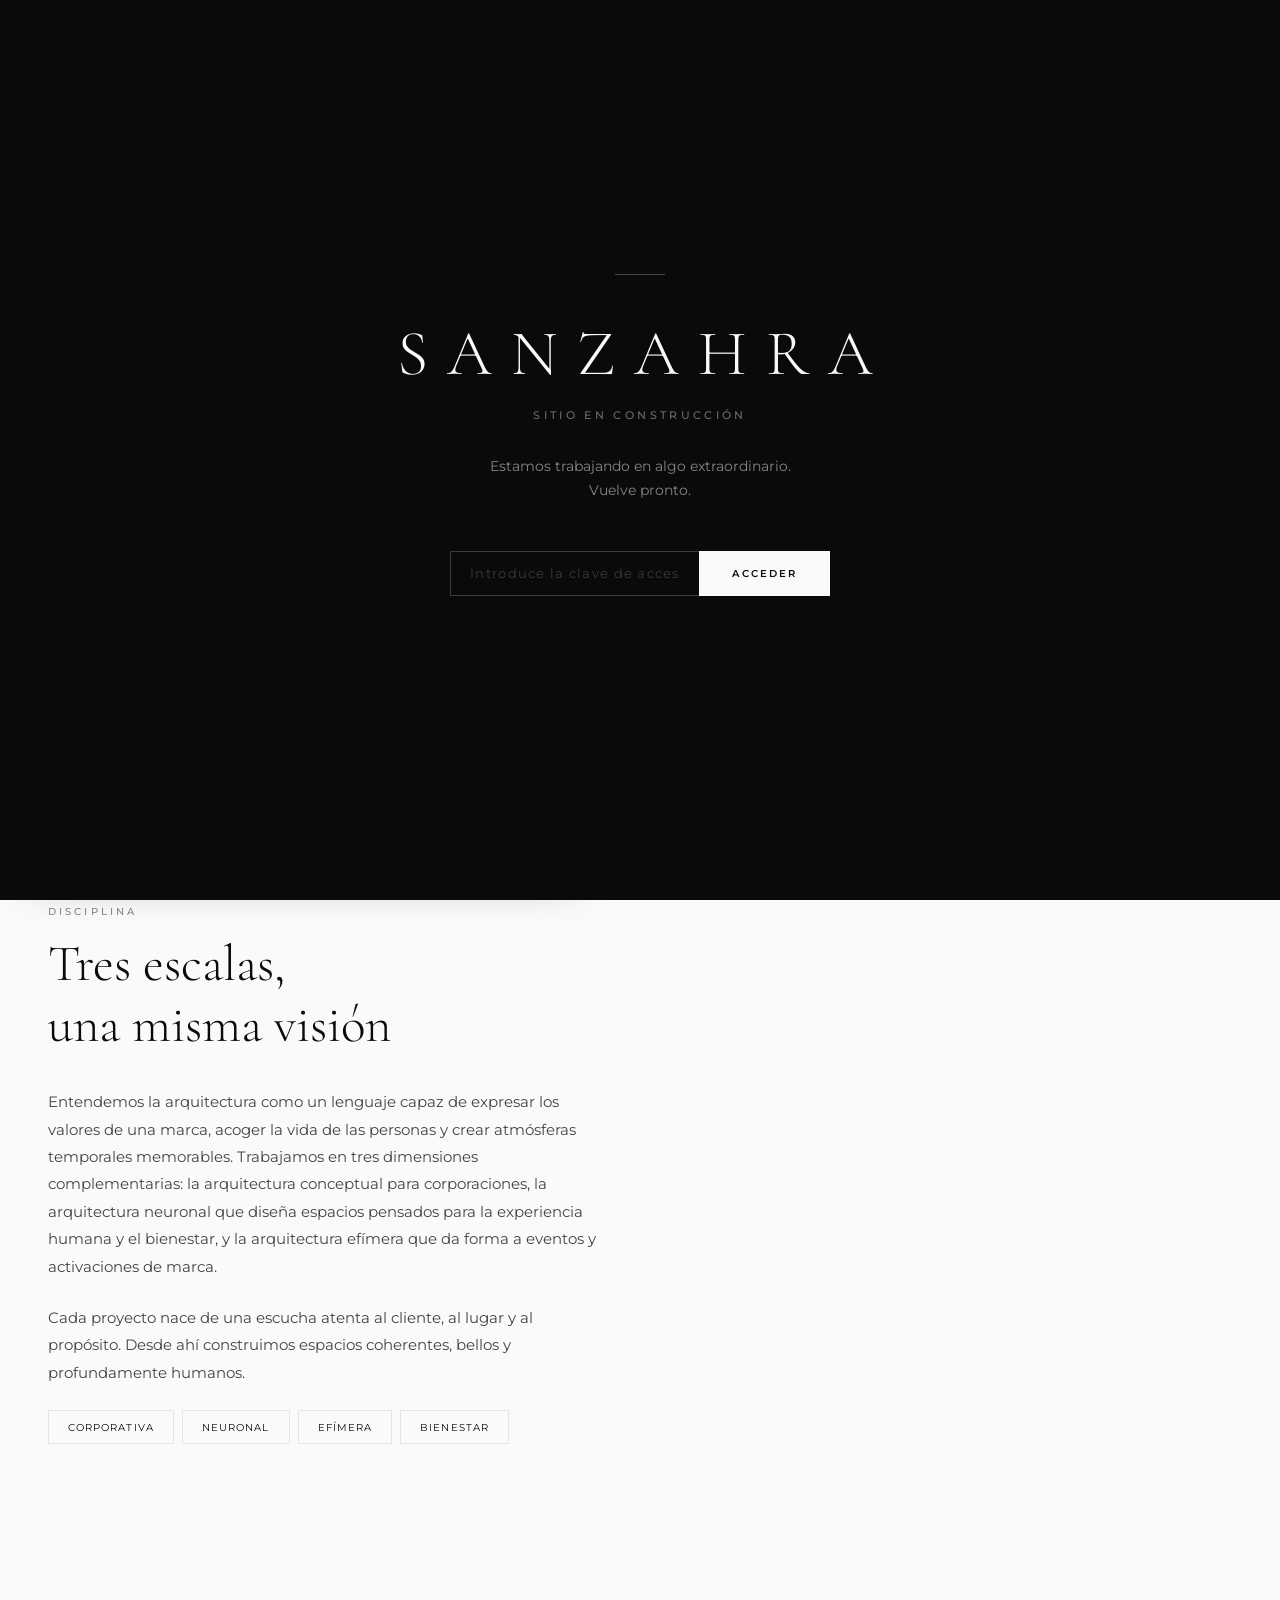
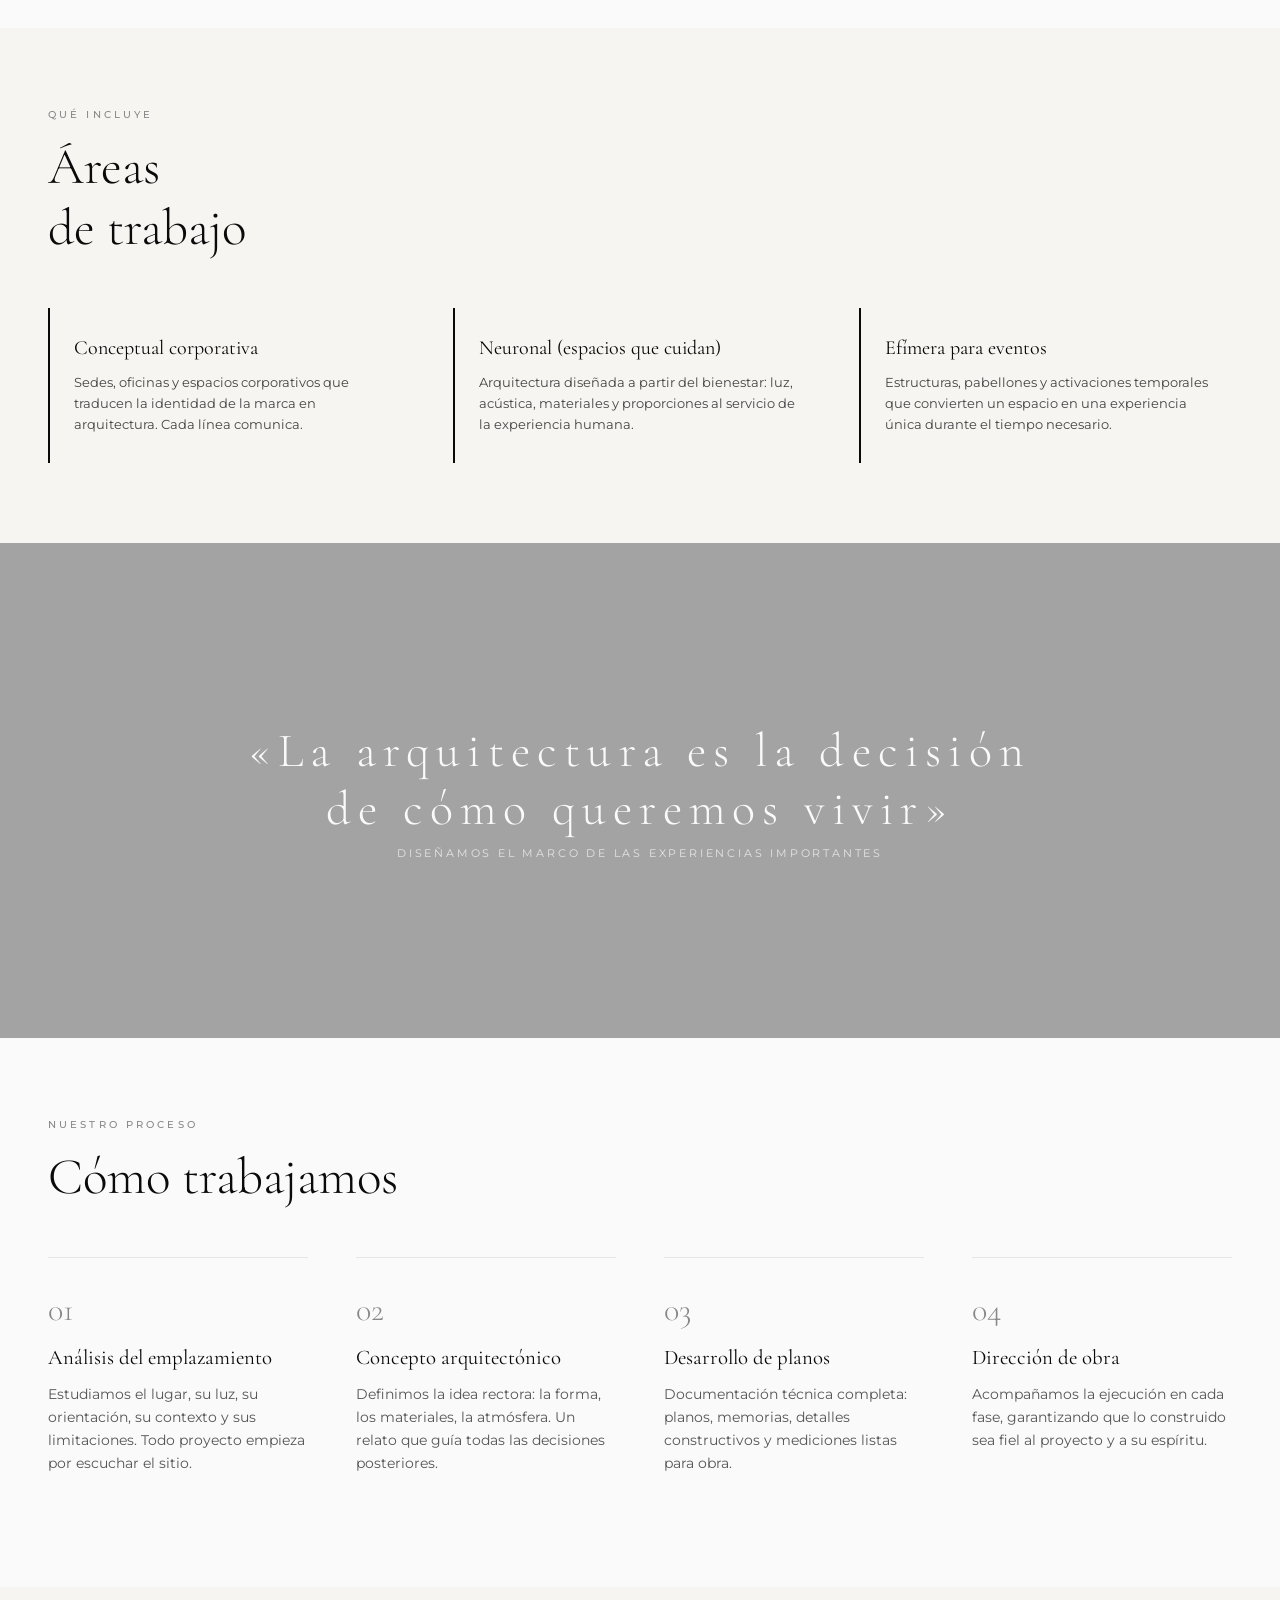
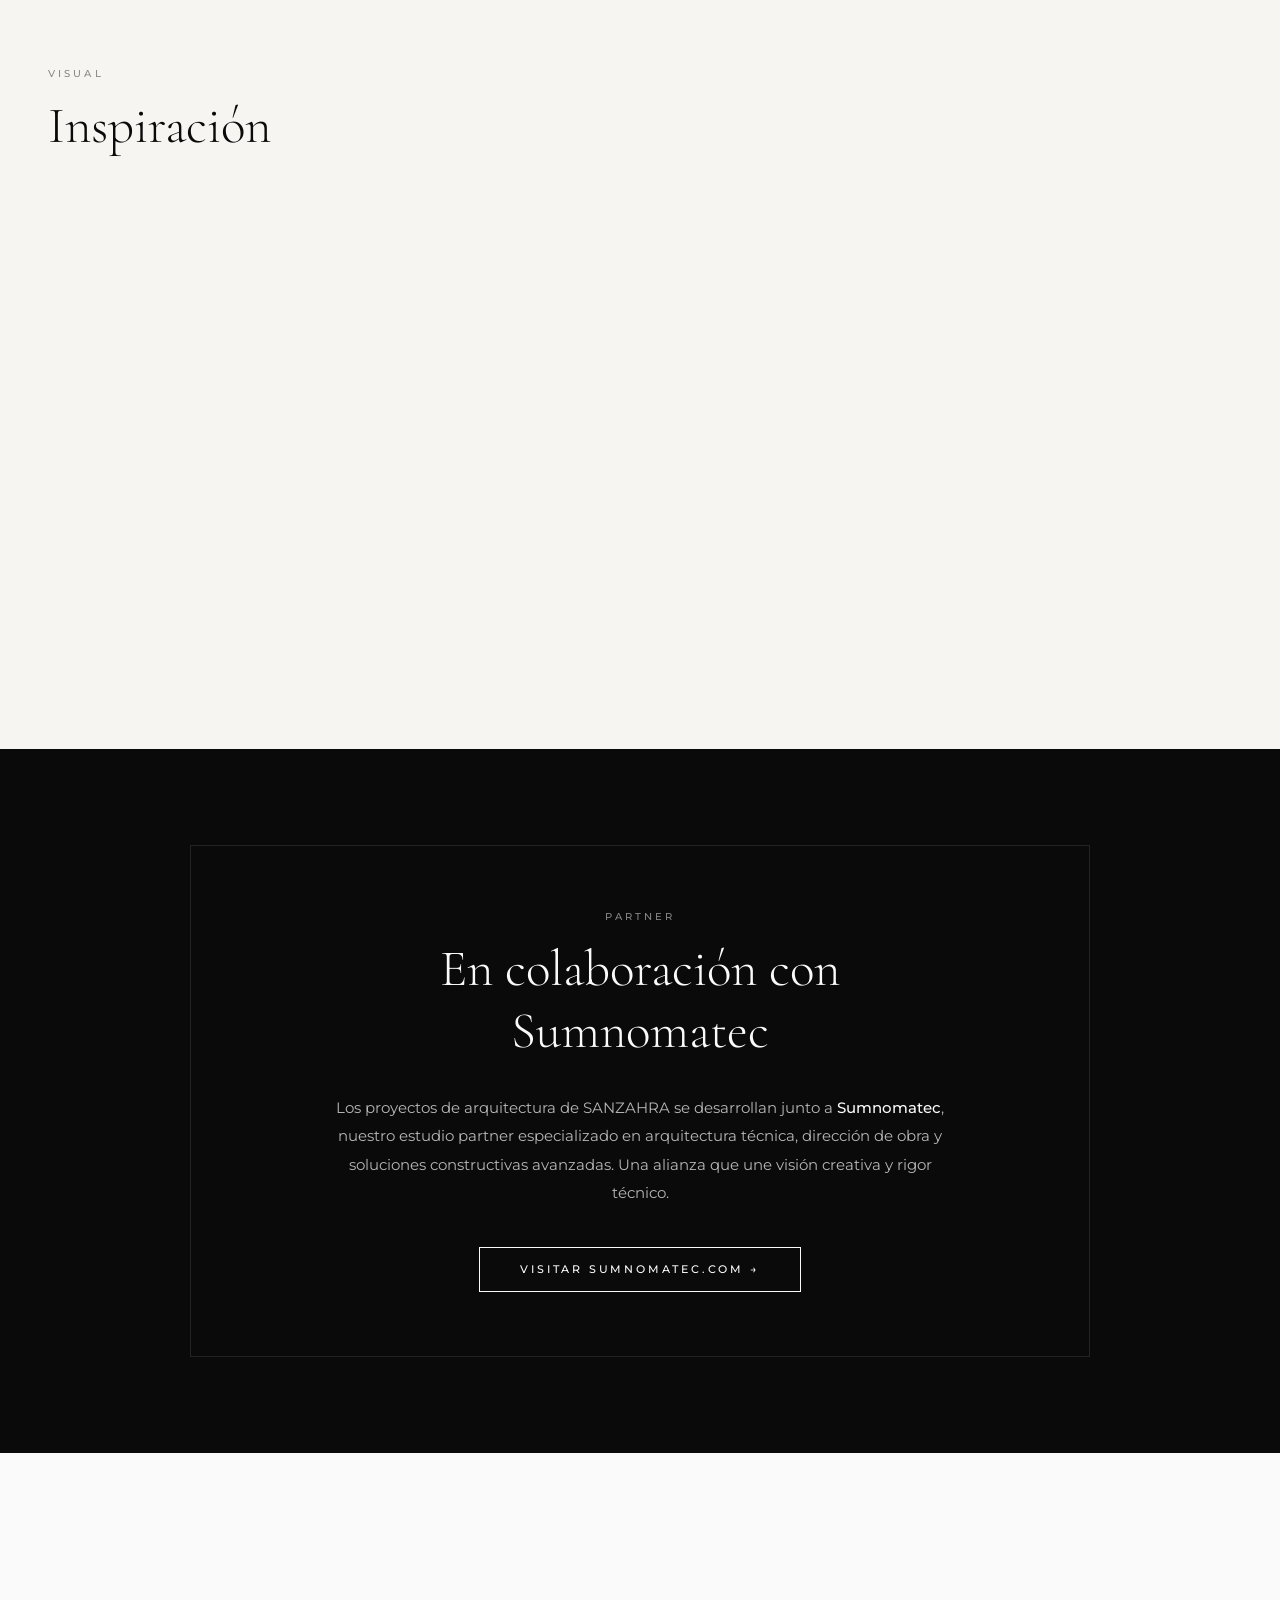
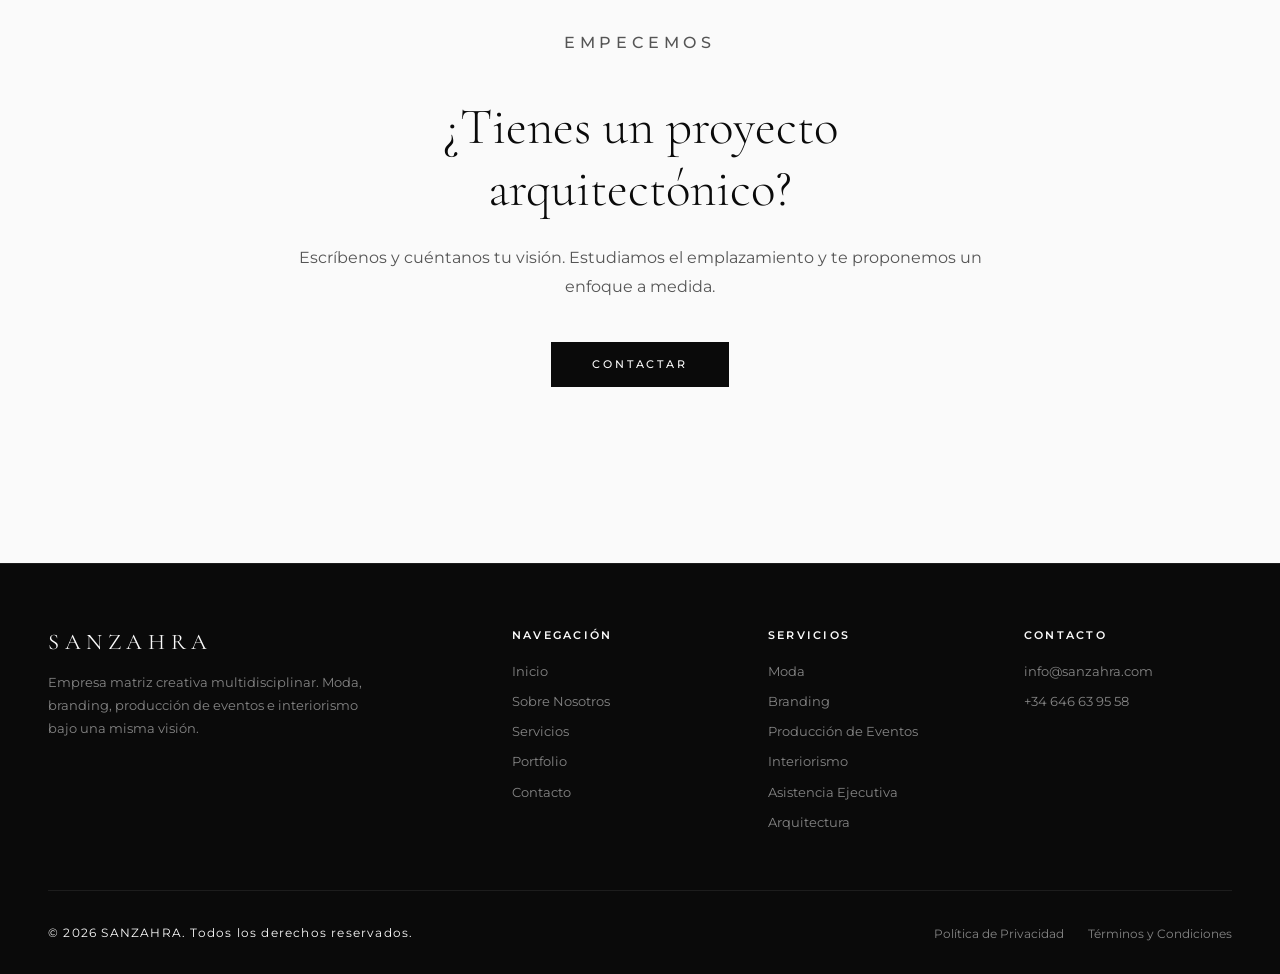
==== commit 7bd9e059: "Arquitectura: eliminar sección "Equipo SMNT" Quitada la sección con las tarjetas de María Toro y Mar" ====
--- a/arquitectura.html
+++ b/arquitectura.html
@@ -191,26 +191,6 @@
     </div>
   </section>
 
-  <!-- Equipo SMNT -->
-  <section class="bg-light">
-    <div class="container">
-      <p class="section-label reveal">Equipo SMNT</p>
-      <h2 class="section-title reveal">Las personas detr&aacute;s<br>de Sumnomatec</h2>
-    </div>
-    <div class="team-grid reveal">
-      <div class="team-card">
-        <div class="team-photo avatar-style">M</div>
-        <h4>Mar&iacute;a Toro</h4>
-        <span class="role">Arquitectura</span>
-      </div>
-      <div class="team-card">
-        <div class="team-photo avatar-style">M</div>
-        <h4>Marta Hidalgo Ariza</h4>
-        <span class="role">Accounting</span>
-      </div>
-    </div>
-  </section>
-
   <section>
     <div class="cta-block">
       <p class="section-label">Empecemos</p>
--- a/assets/style.css
+++ b/assets/style.css
@@ -110,20 +110,21 @@
 nav .logo {
   grid-column: 2;
   font-family: var(--serif);
-  font-size: 3rem;
+  font-size: 2.4rem;
   font-weight: 500;
-  letter-spacing: .3em;
+  letter-spacing: .25em;
   color: var(--white);
   text-decoration: none;
   transition: color .4s, font-size .4s;
   text-align: center;
   line-height: 1;
+  white-space: nowrap;
 }
 /* En el inicio el logo se mantiene más discreto */
-body.is-home nav .logo { font-size: 2.2rem; letter-spacing: .28em; }
+body.is-home nav .logo { font-size: 2rem; letter-spacing: .22em; }
 nav.scrolled .logo,
-nav.solid .logo { font-size: 2rem; letter-spacing: .25em; }
-body.is-home nav.scrolled .logo { font-size: 1.8rem; }
+nav.solid .logo { font-size: 1.7rem; letter-spacing: .2em; }
+body.is-home nav.scrolled .logo { font-size: 1.6rem; }
 @media (max-width: 900px) {
   nav .logo { font-size: 1.8rem; }
   body.is-home nav .logo { font-size: 1.5rem; }
@@ -224,7 +225,7 @@
 .hero-slide {
   position: absolute; inset: 0;
   background-size: cover; background-position: center;
-  opacity: 0; transition: opacity .9s ease;
+  opacity: 0; transition: opacity .5s ease;
 }
 .hero-slide.active { opacity: 1; }
 .hero-slide::before {
@@ -564,8 +565,9 @@
 /* ── IMAGE BREAK ── */
 .image-break {
   width: 100%; height: 55vh; min-height: 400px;
-  background-size: cover; background-position: center; background-attachment: fixed;
+  background-size: cover; background-position: center;
   position: relative;
+  will-change: transform;
 }
 .image-break::after {
   content: ''; position: absolute; inset: 0;
@@ -884,25 +886,27 @@
 .cookie-actions .reject:hover { background: var(--white); color: var(--black); }
 
 /* ── RESPONSIVE ── */
-@media (max-width: 1280px) {
-  /* Nav ajustado para que todos los enlaces sean visibles */
+@media (max-width: 1440px) {
+  /* Nav ajustado para que todos los enlaces sean visibles en laptops comunes */
   nav#mainNav { padding: 1.3rem 1.5rem; }
-  nav .logo { font-size: 2rem; letter-spacing: .22em; }
-  body.is-home nav .logo { font-size: 1.6rem; letter-spacing: .2em; }
+  nav .logo { font-size: 1.8rem; letter-spacing: .2em; }
+  body.is-home nav .logo { font-size: 1.5rem; letter-spacing: .18em; }
   .nav-links { gap: 1rem; }
   .nav-links a { font-size: .62rem; letter-spacing: .12em; }
 }
 
-@media (max-width: 1024px) {
+@media (max-width: 1200px) {
   .services-visual-grid { grid-template-columns: repeat(2, 1fr); }
   .portfolio-grid { grid-template-columns: repeat(3, 1fr); }
   .process-grid, .features { grid-template-columns: repeat(2, 1fr); }
   .gallery { grid-template-columns: repeat(2, 1fr); }
   .footer-top { grid-template-columns: 1fr 1fr; }
-  /* Nav más compacto en tablets */
-  nav .logo { font-size: 1.6rem; }
-  .nav-links { gap: .8rem; }
-  .nav-links a { font-size: .58rem; }
+  /* Nav más compacto */
+  nav#mainNav { padding: 1rem 1rem; }
+  nav .logo { font-size: 1.5rem; letter-spacing: .15em; }
+  body.is-home nav .logo { font-size: 1.3rem; }
+  .nav-links { gap: .75rem; }
+  .nav-links a { font-size: .55rem; letter-spacing: .1em; }
 }
 
 @media (max-width: 900px) {
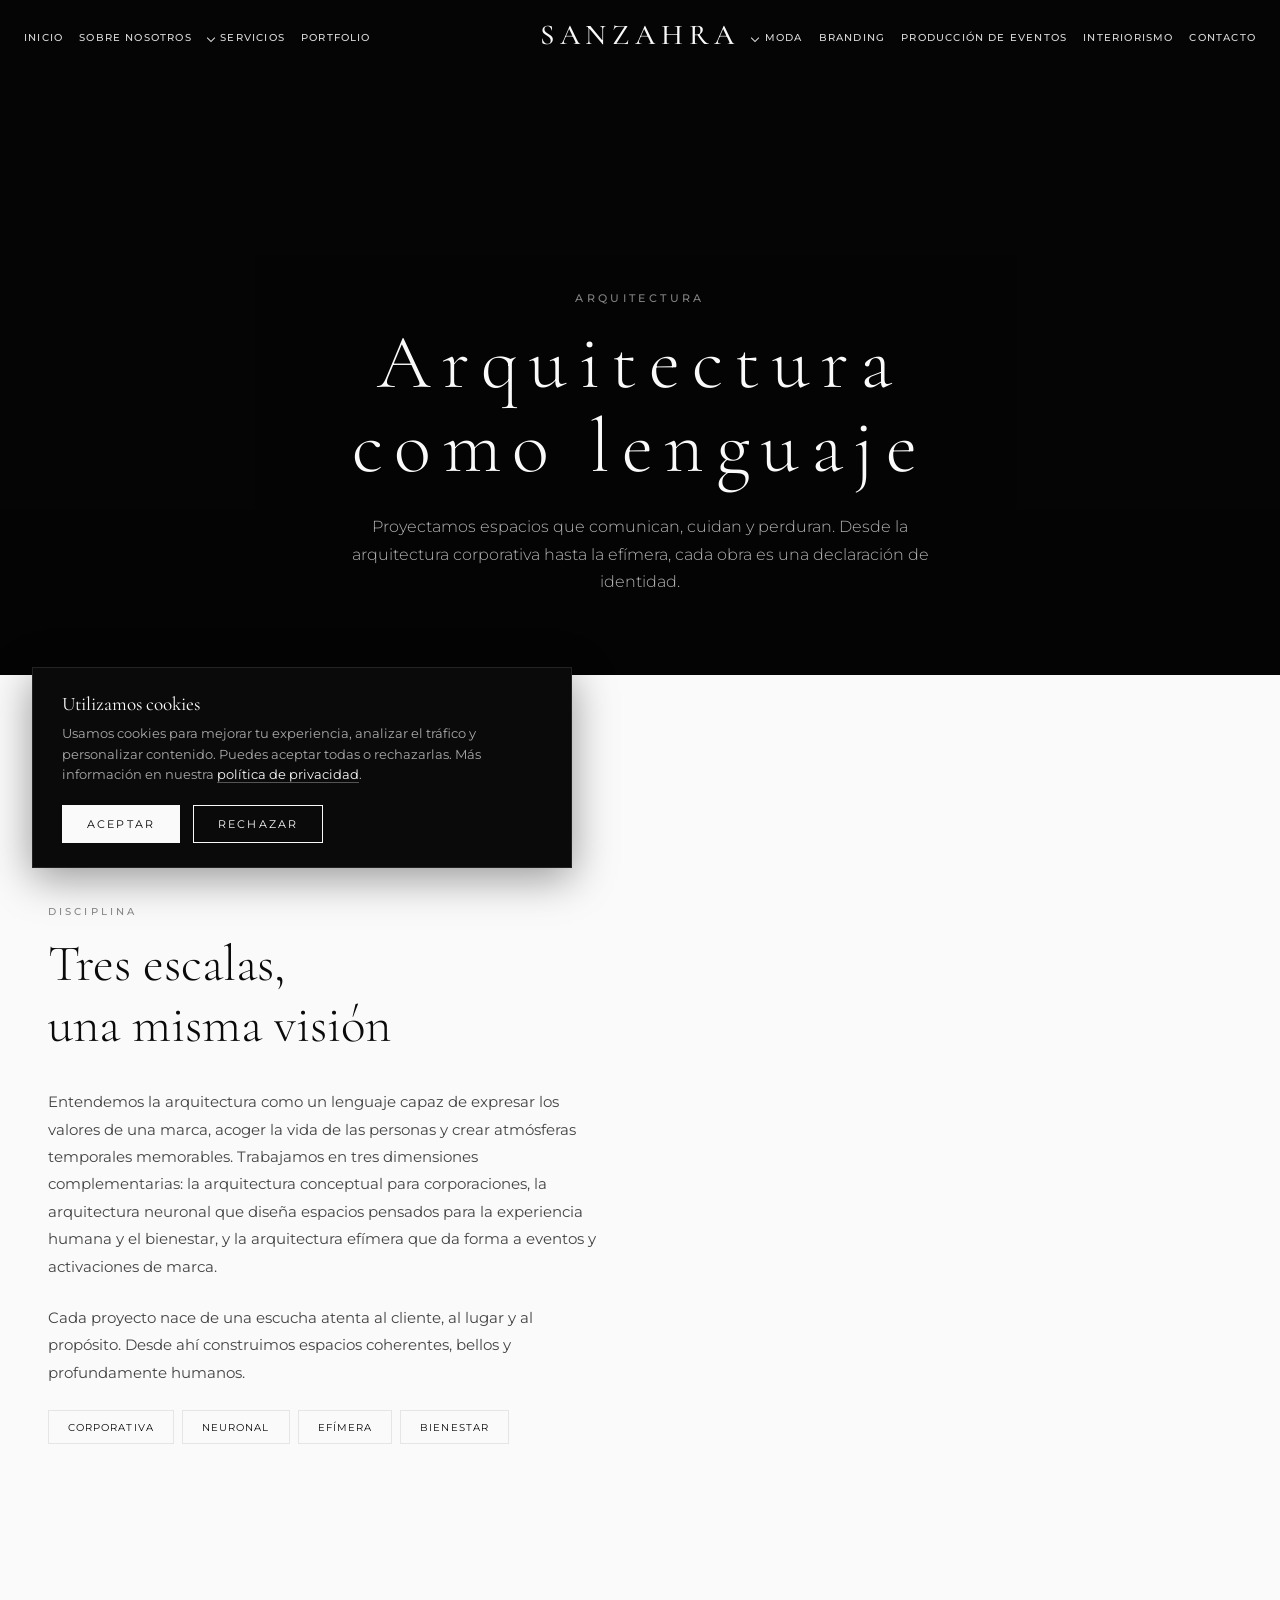
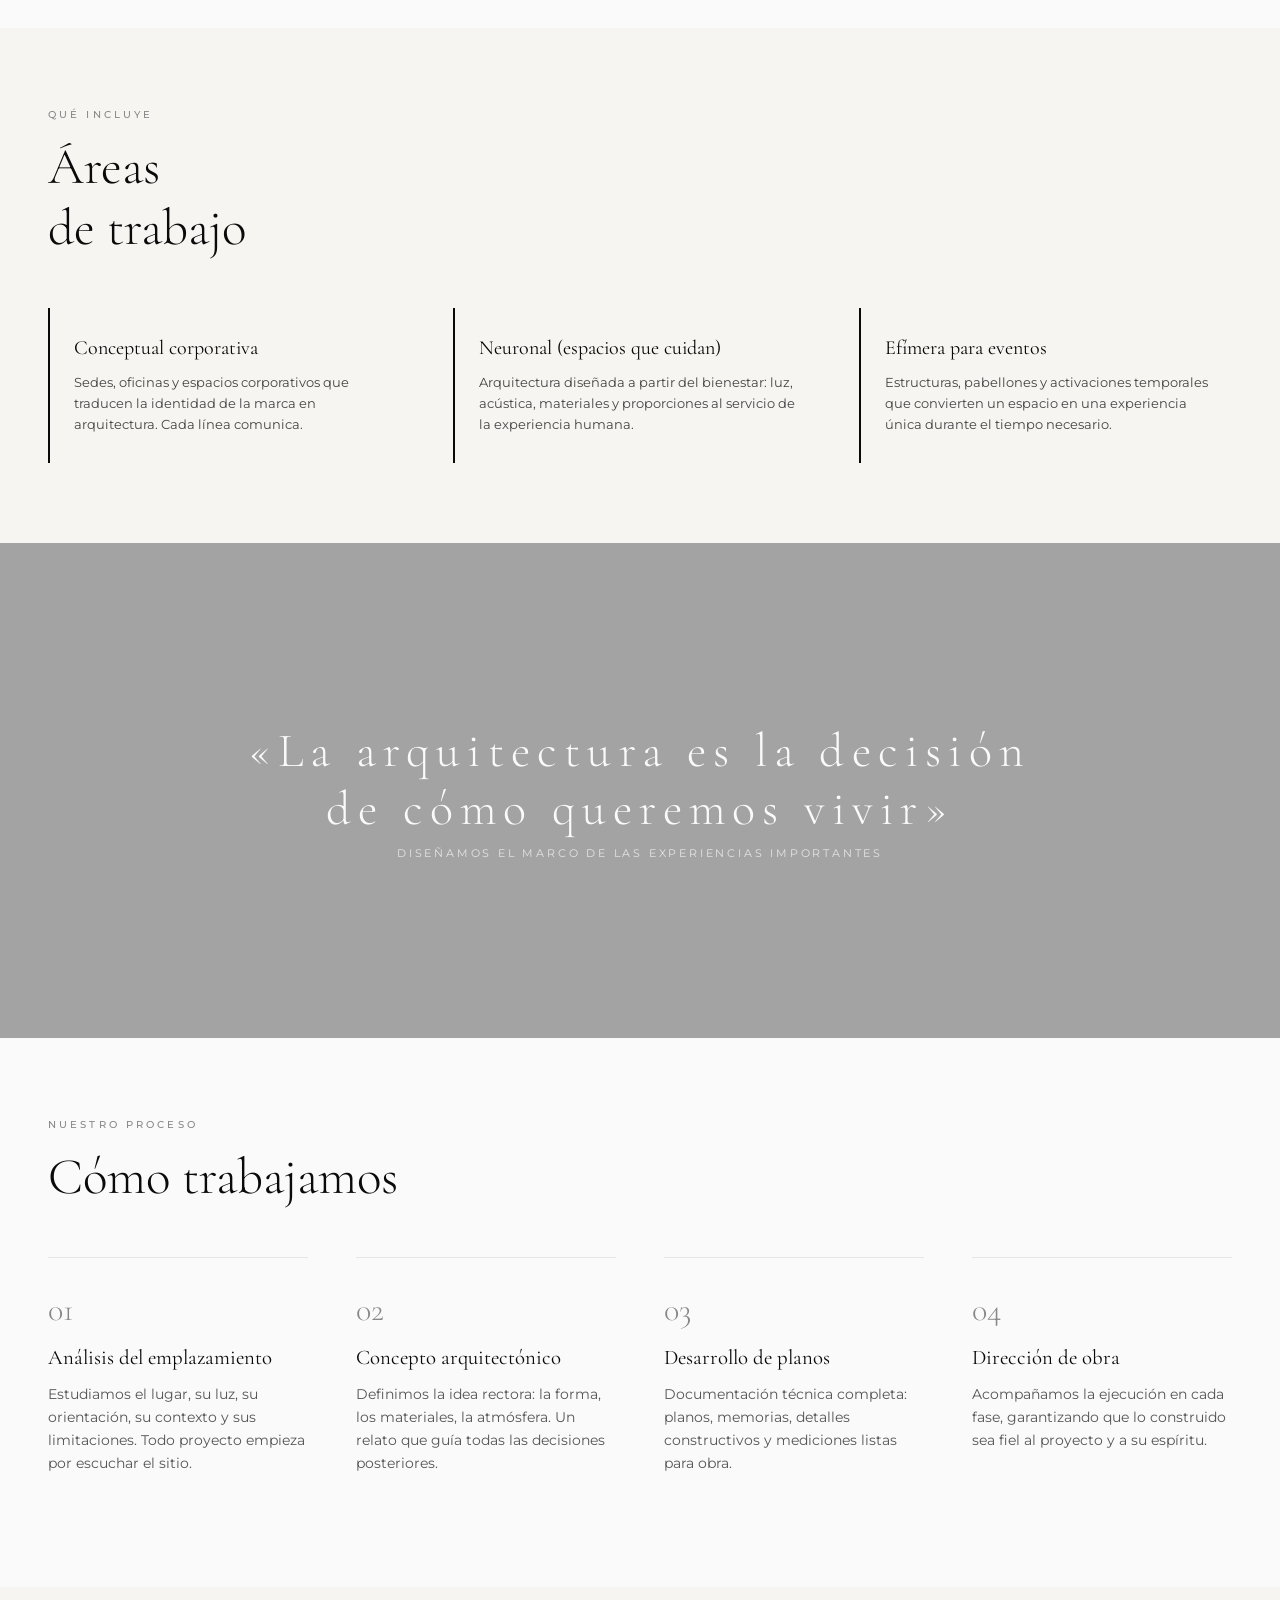
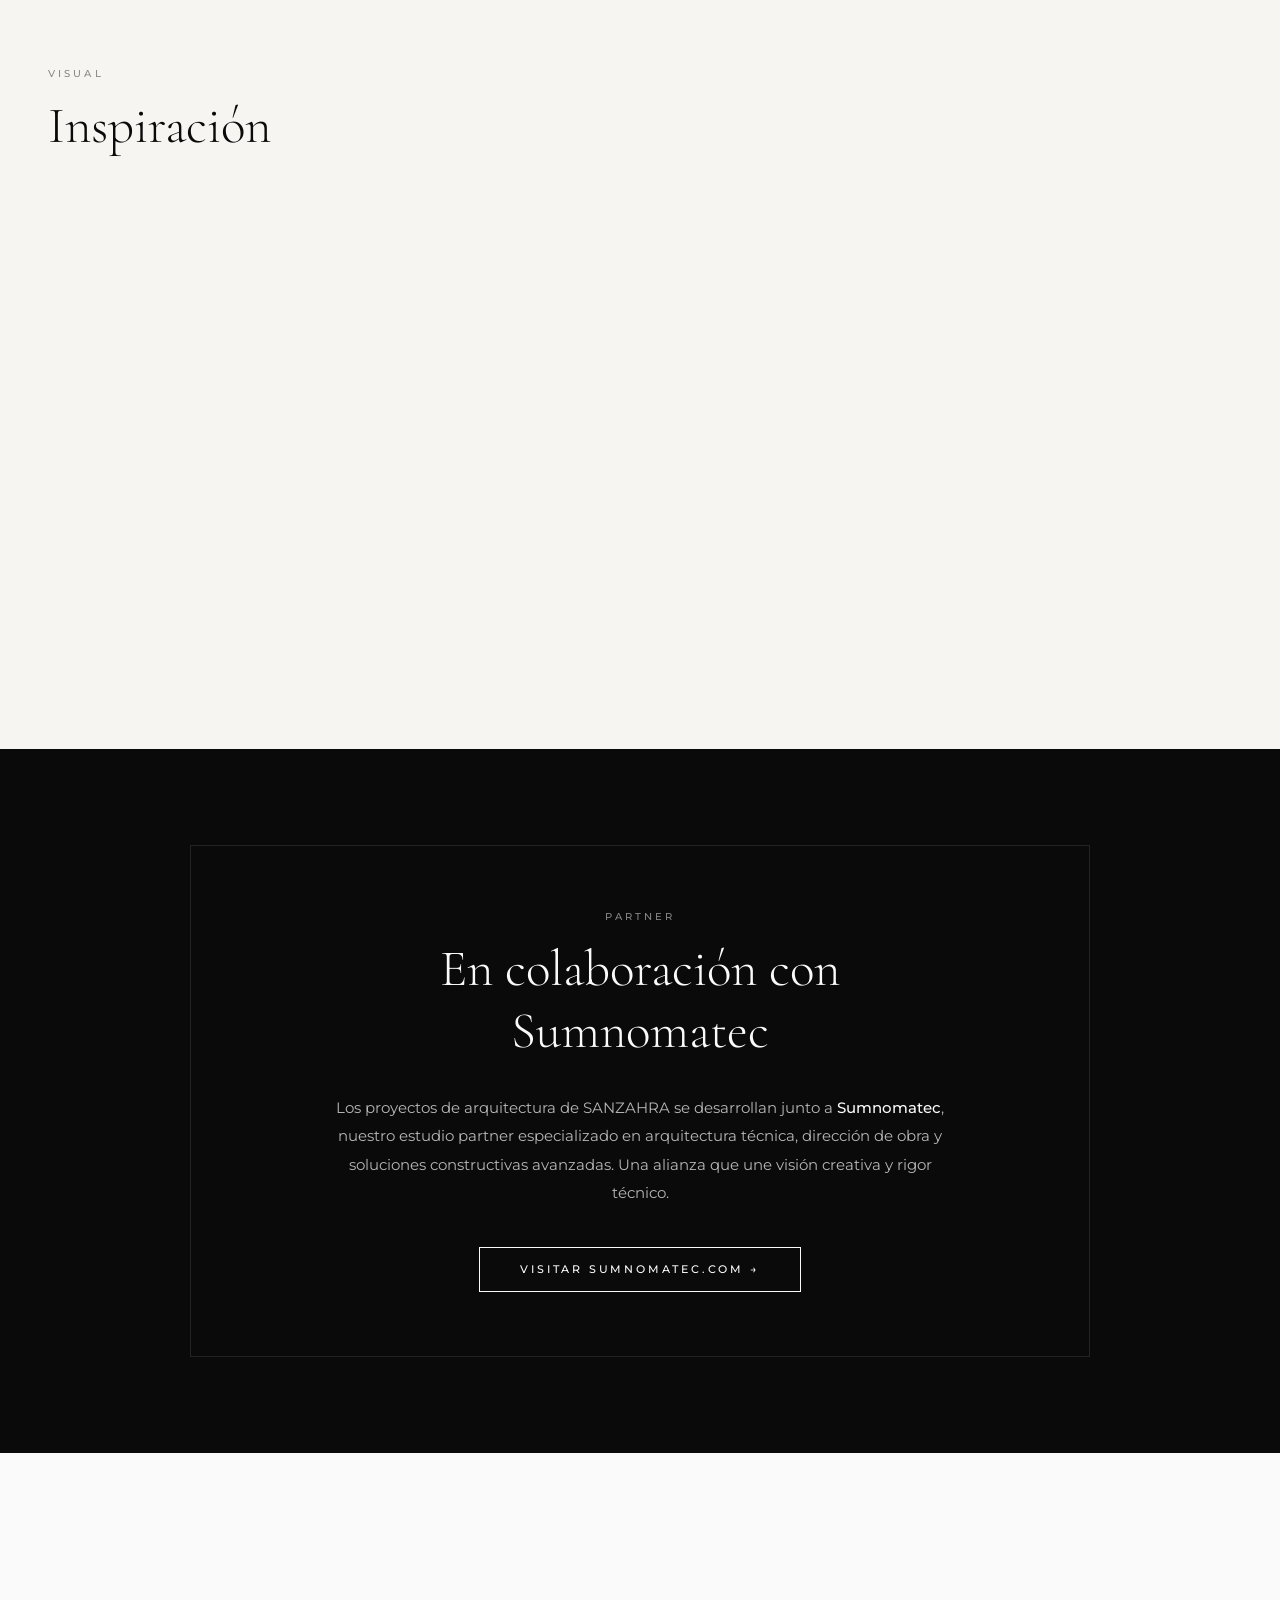
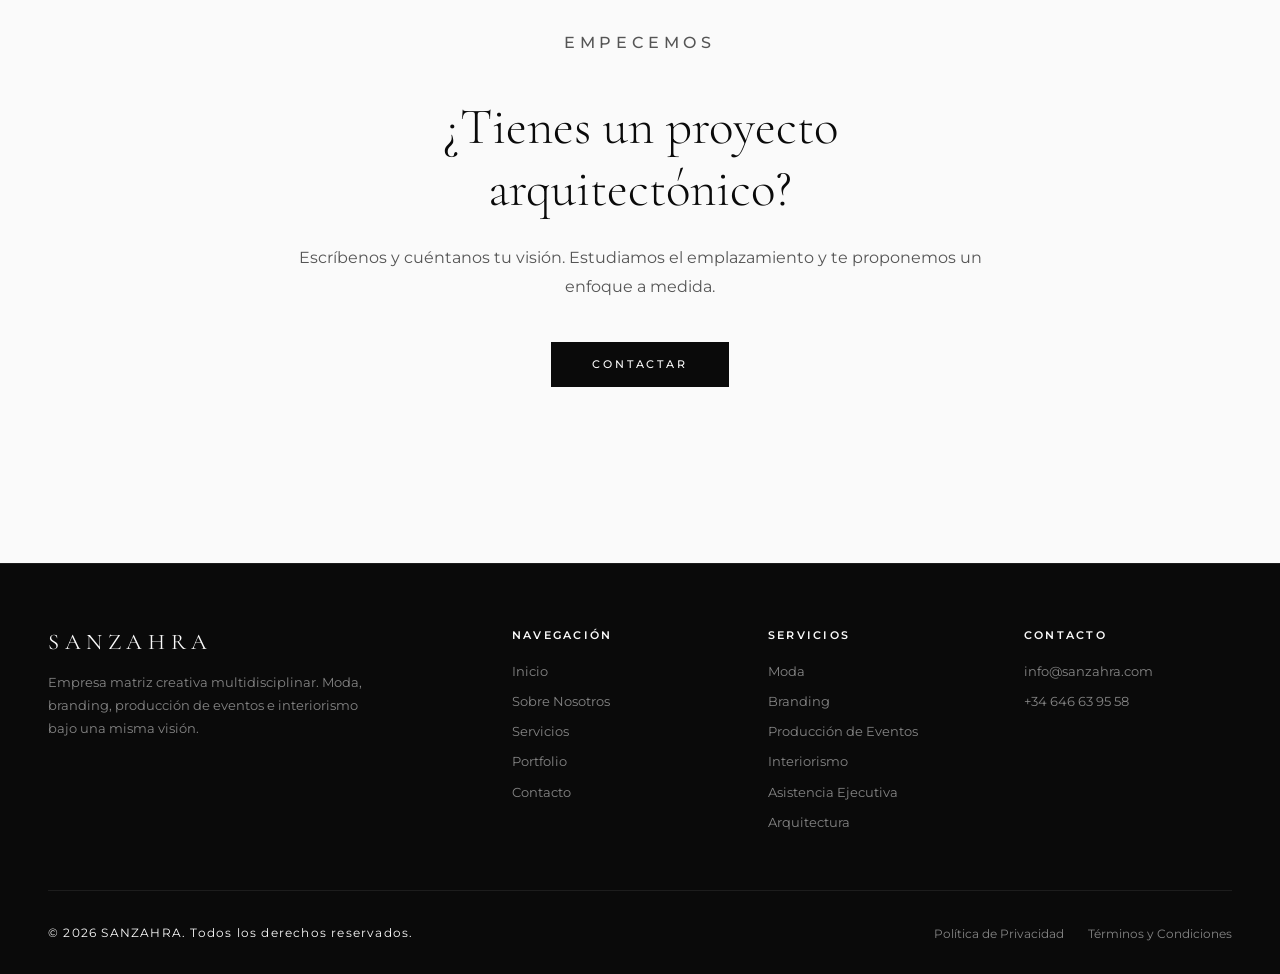
==== commit 90375c70: "remove maintenance mode completely — site ready to publish" ====
--- a/arquitectura.html
+++ b/arquitectura.html
@@ -12,20 +12,6 @@
   <link rel="stylesheet" href="assets/style.css" />
 </head>
 <body>
-
-  <div id="maintenance">
-    <div class="maint-inner">
-      <div class="maint-line"></div>
-      <h1 class="maint-title">SANZAHRA</h1>
-      <p class="maint-sub">Sitio en construcci&oacute;n</p>
-      <p class="maint-desc">Estamos trabajando en algo extraordinario.<br>Vuelve pronto.</p>
-      <div class="maint-form">
-        <input type="password" id="maintPass" placeholder="Introduce la clave de acceso" autocomplete="off" />
-        <button id="maintBtn">Acceder</button>
-      </div>
-      <p class="maint-error" id="maintError">Clave incorrecta</p>
-    </div>
-  </div>
 
   <div id="loader"><span>SANZAHRA</span></div>
 
--- a/assets/style.css
+++ b/assets/style.css
@@ -27,52 +27,6 @@
 img { max-width: 100%; display: block; }
 a { color: inherit; }
 
-/* ── MAINTENANCE ── */
-#maintenance {
-  position: fixed; inset: 0; z-index: 99999;
-  background: var(--black);
-  display: flex; align-items: center; justify-content: center;
-  transition: opacity .6s ease, visibility .6s ease;
-}
-#maintenance.unlocked { opacity: 0; visibility: hidden; pointer-events: none; }
-.maint-inner {
-  text-align: center; width: 100%; max-width: 550px; padding: 2rem;
-  display: flex; flex-direction: column; align-items: center; justify-content: center;
-}
-.maint-line { width: 50px; height: 1px; background: rgba(255,255,255,.25); margin: 0 auto 2.5rem; }
-.maint-title {
-  font-family: var(--serif); font-size: clamp(2.5rem, 6vw, 4rem); font-weight: 300;
-  color: var(--white); letter-spacing: .3em; margin-bottom: 1rem; width: 100%;
-}
-.maint-sub {
-  font-size: .7rem; font-weight: 500; letter-spacing: .3em; text-transform: uppercase;
-  color: rgba(255,255,255,.4); margin-bottom: 2rem;
-}
-.maint-desc {
-  font-size: .85rem; line-height: 1.8; color: rgba(255,255,255,.5); margin-bottom: 3rem;
-}
-.maint-form { display: flex; gap: 0; margin-bottom: 1rem; width: 100%; max-width: 380px; }
-.maint-form input {
-  flex: 1; background: transparent; border: 1px solid rgba(255,255,255,.2);
-  border-right: none; padding: .9rem 1.2rem; color: var(--white);
-  font-family: var(--sans); font-size: .8rem; outline: none;
-  letter-spacing: .1em; transition: border-color .3s;
-}
-.maint-form input:focus { border-color: rgba(255,255,255,.5); }
-.maint-form input::placeholder { color: rgba(255,255,255,.2); letter-spacing: .1em; }
-.maint-form button {
-  background: var(--white); border: 1px solid var(--white); color: var(--black);
-  padding: .9rem 2rem; font-family: var(--sans); font-size: .65rem; font-weight: 600;
-  letter-spacing: .2em; text-transform: uppercase; cursor: pointer; transition: all .3s;
-}
-.maint-form button:hover { background: transparent; color: var(--white); }
-.maint-error {
-  font-size: .7rem; color: #e74c3c; letter-spacing: .1em;
-  opacity: 0; transition: opacity .3s;
-}
-.maint-error.show { opacity: 1; }
-.maint-form.shake { animation: shake .4s ease; }
-@keyframes shake { 0%,100%{transform:translateX(0)} 20%{transform:translateX(-8px)} 40%{transform:translateX(8px)} 60%{transform:translateX(-5px)} 80%{transform:translateX(5px)} }
 
 /* ── LOADER ── */
 #loader {
@@ -219,6 +173,13 @@
   opacity: 0; transform: translateY(20px); transition: opacity .4s, transform .4s;
 }
 .mobile-menu.open a { opacity: 1; transform: translateY(0); }
+.mobile-menu-close {
+  position: absolute; top: 1.5rem; right: 1.5rem;
+  background: none; border: none; cursor: pointer;
+  color: var(--white); font-size: 1.5rem; line-height: 1;
+  padding: .5rem; opacity: .7; transition: opacity .2s;
+}
+.mobile-menu-close:hover { opacity: 1; }
 
 /* ── HERO SLIDER ── */
 .hero-slider { position: absolute; inset: 0; overflow: hidden; }
@@ -384,12 +345,12 @@
   display: none; align-items: center; justify-content: center;
   background: rgba(0,0,0,.92); backdrop-filter: blur(8px);
   opacity: 0; transition: opacity .4s ease;
-  padding: 2rem;
+  padding: 0;
 }
 .fl-modal.open { display: flex; opacity: 1; }
 .fl-modal-inner {
-  position: relative; width: 100%; max-width: 1100px; height: 85vh; max-height: 800px;
-  overflow: hidden; box-shadow: 0 30px 80px rgba(0,0,0,.6);
+  position: relative; width: 100vw; height: 100vh;
+  overflow: hidden;
 }
 .fl-modal-bg {
   position: absolute; inset: 0;
@@ -433,7 +394,6 @@
 }
 .fl-close:hover { background: rgba(255,255,255,.1); border-color: var(--white); }
 @media (max-width: 700px) {
-  .fl-modal-inner { height: 90vh; }
   .fl-close { top: 1rem; right: 1rem; }
 }
 
